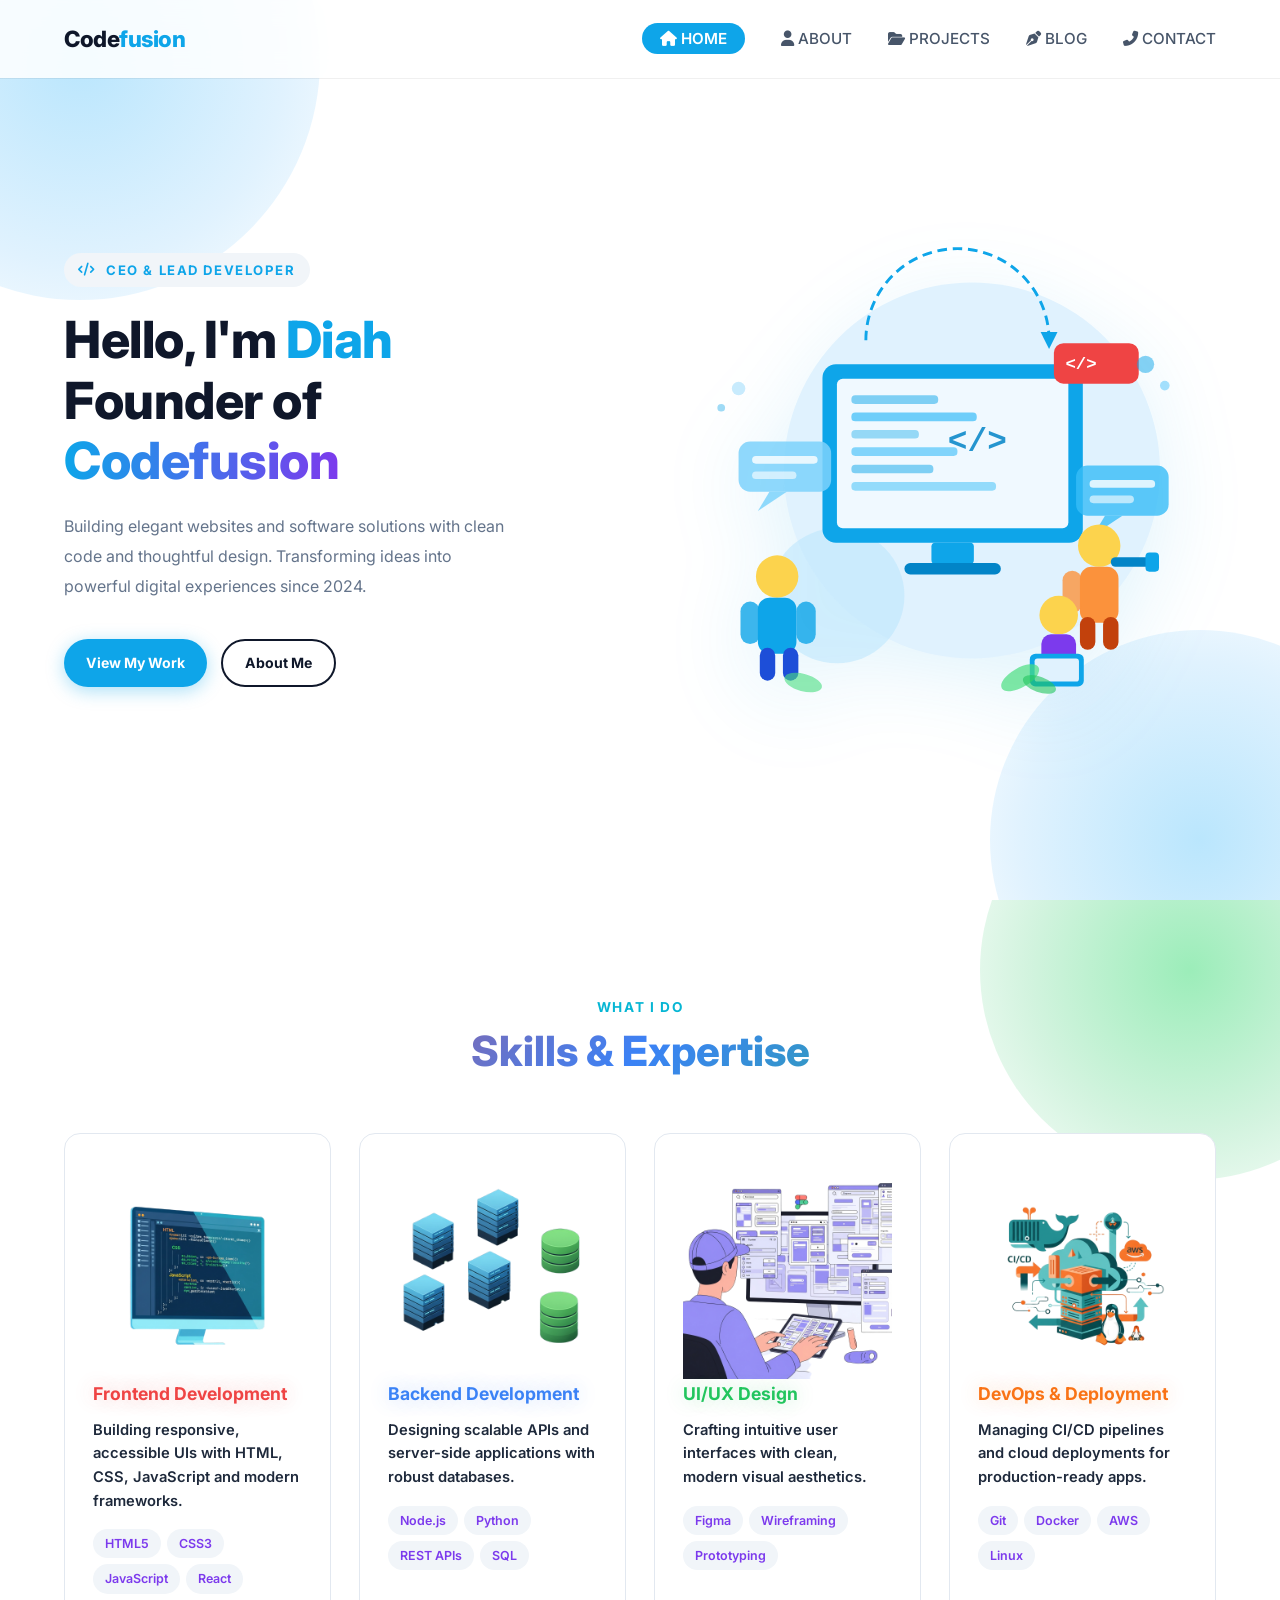
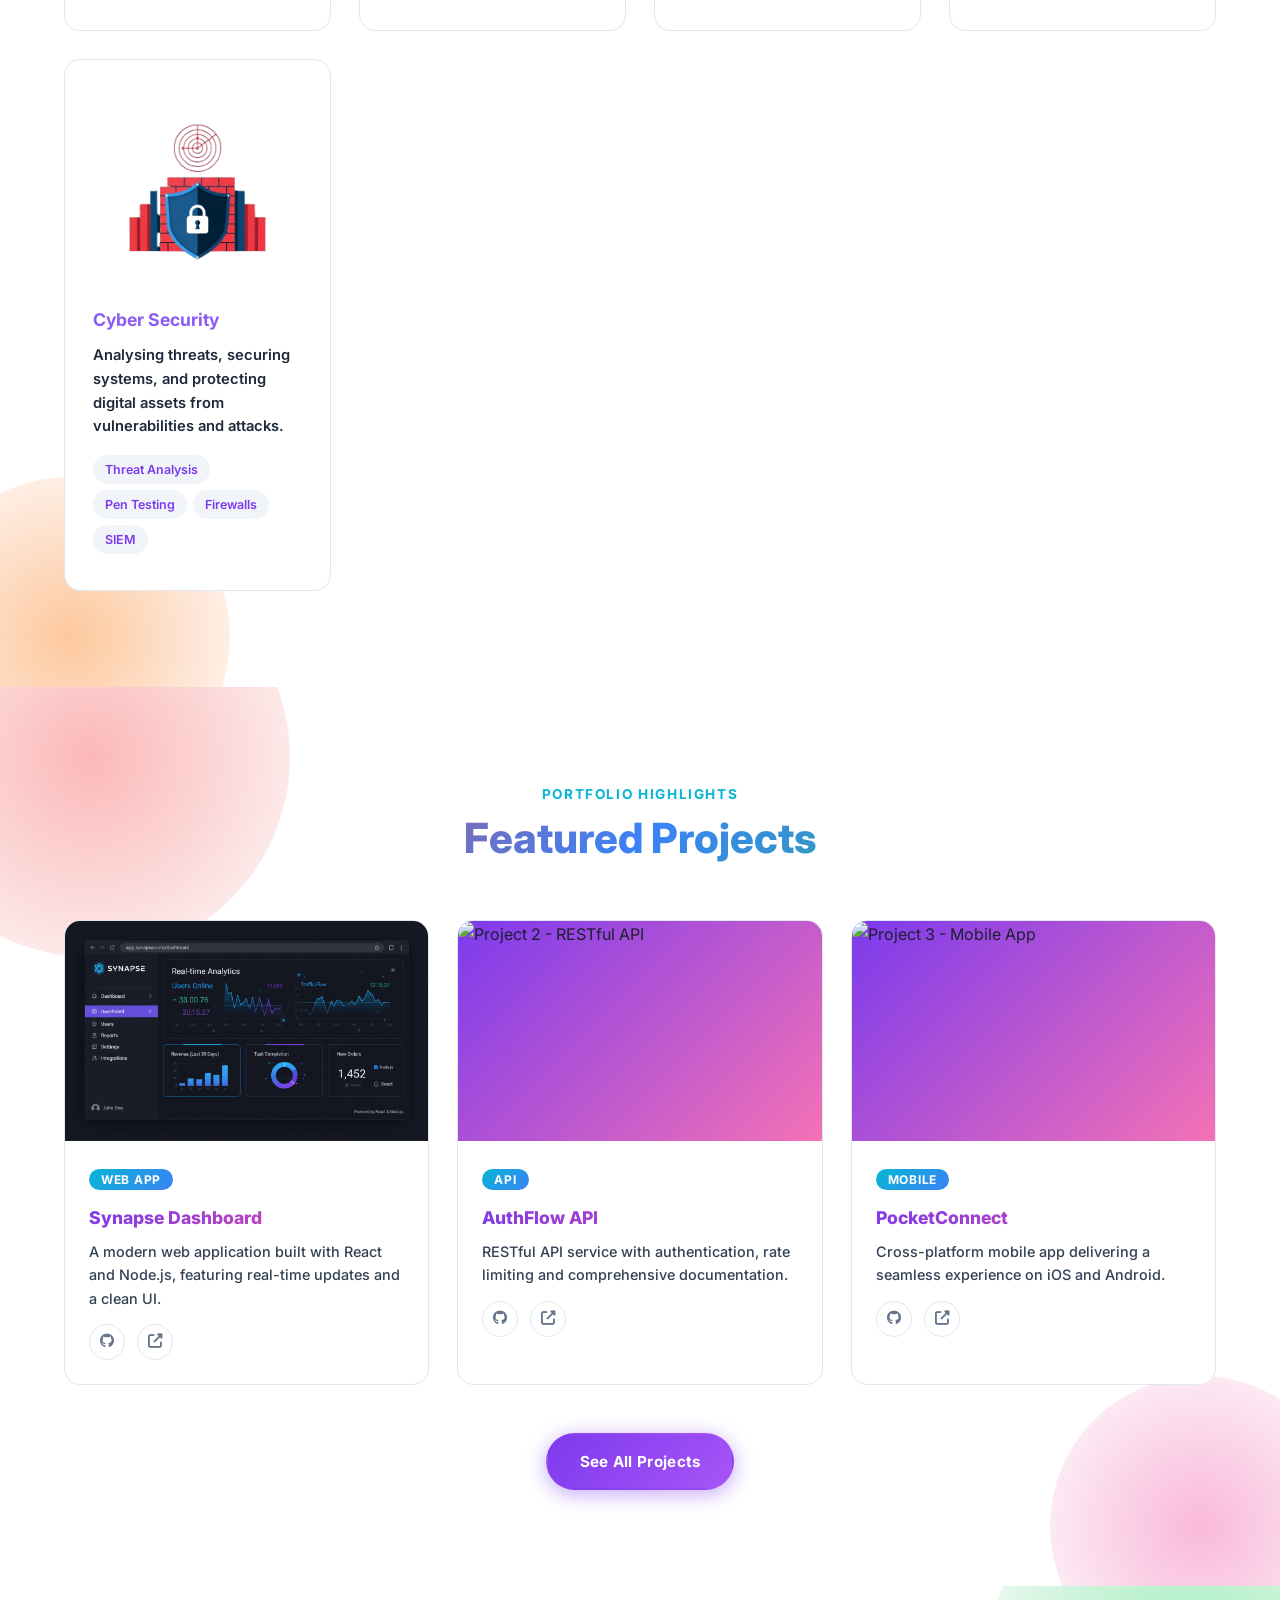
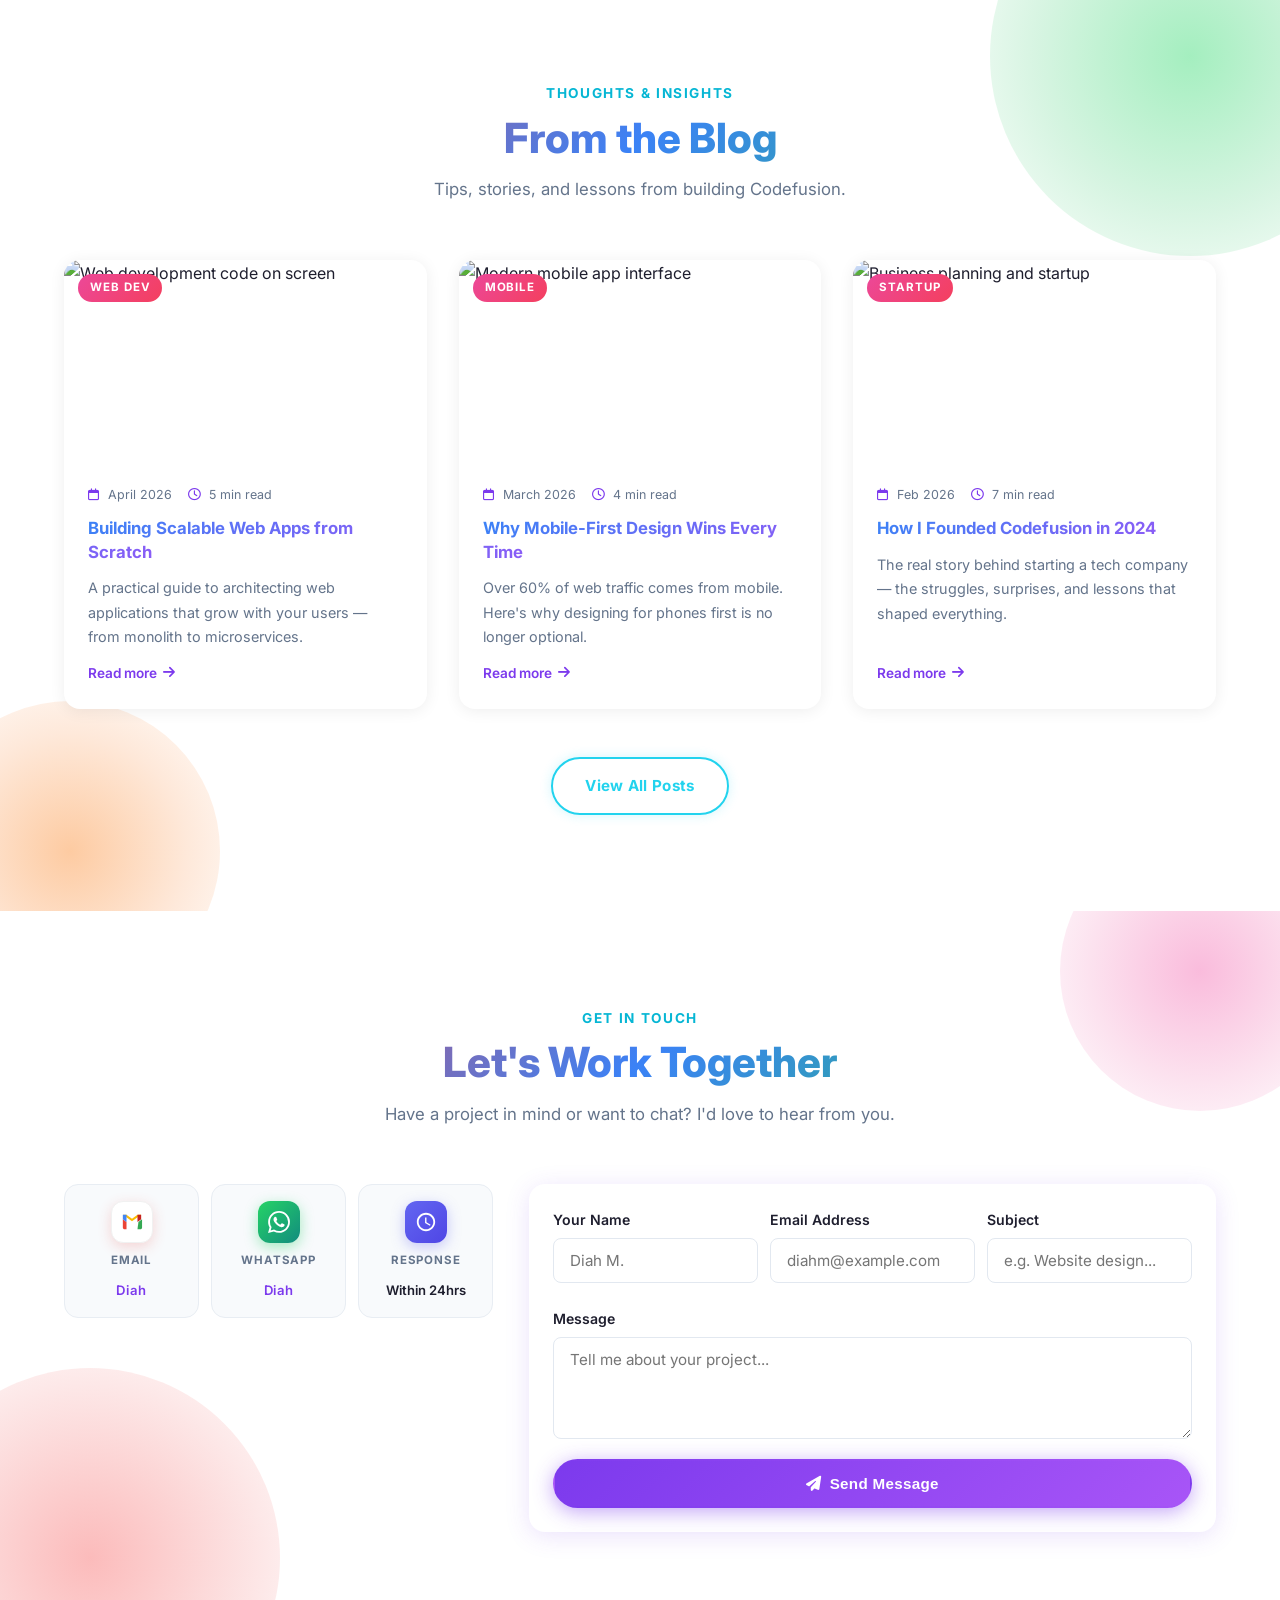
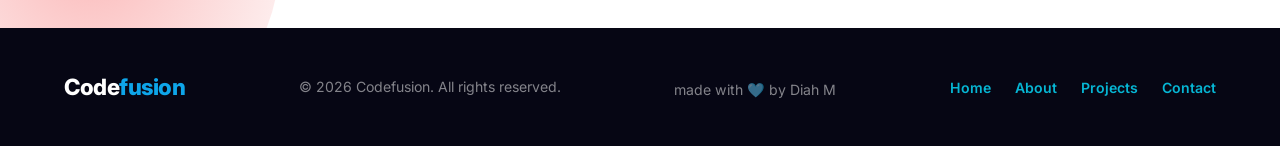
==== portfolio/index.html @ 192069a3 "update: portfolio/index.html" ====
<!DOCTYPE html>
<html lang="en">
<head>
  <meta charset="UTF-8" />
  <meta name="viewport" content="width=device-width, initial-scale=1.0" />
  <title>Codefusion | Portfolio</title>
  <link rel="stylesheet" href="css/style.css?v=11" />
  <link rel="stylesheet" href="css/responsive.css?v=5" />
  <link rel="stylesheet" href="https://cdnjs.cloudflare.com/ajax/libs/font-awesome/6.4.0/css/all.min.css" />
  <link href="https://fonts.googleapis.com/css2?family=Inter:wght@300;400;500;600;700;800&display=swap" rel="stylesheet" />
</head>
<body class="page-bg">

  <!-- Navigation -->
  <nav class="navbar" id="navbar">
    <div class="nav-container">
      <a href="index.html" class="nav-logo">Code<span>fusion</span></a>
      <ul class="nav-links" id="nav-links">
        <li><a href="index.html" class="active"><i class="fas fa-home"></i> HOME</a></li>
        <li><a href="pages/about.html"><i class="fas fa-user"></i> ABOUT</a></li>
        <li><a href="pages/projects.html"><i class="fas fa-folder-open"></i> PROJECTS</a></li>
        <li><a href="pages/blog.html"><i class="fas fa-pen-nib"></i> BLOG</a></li>
        <li><a href="#contact"><i class="fas fa-phone-alt"></i> CONTACT</a></li>
      </ul>
      <button class="hamburger" id="hamburger" aria-label="Toggle menu">
        <span></span><span></span><span></span>
        <span class="menu-label">MENU</span>
      </button>
    </div>
  </nav>

  <!-- Hero Section -->
  <section class="hero" id="home">
    <!-- Decorative blobs -->
    <div class="hero-blob hero-blob-tl"></div>
    <div class="hero-blob hero-blob-br"></div>

    <div class="hero-split container">
      <!-- Left: Text -->
      <div class="hero-text">
        <p class="hero-label"><i class="fas fa-code"></i> &nbsp;CEO & Lead Developer</p>
        <h1 class="hero-heading">Hello, I'm <span class="hero-name">Diah</span><br>Founder of<br><span class="hero-brand">Codefusion</span></h1>
        <p class="hero-desc">Building elegant websites and software solutions with clean code and thoughtful design. Transforming ideas into powerful digital experiences since 2024.</p>
        <div class="hero-actions">
          <a href="pages/projects.html" class="btn-hero-primary">View My Work</a>
          <a href="pages/about.html" class="btn-hero-dark">About Me</a>
        </div>
      </div>

      <!-- Right: Illustration -->
      <div class="hero-illustration">
        <svg viewBox="0 0 560 480" xmlns="http://www.w3.org/2000/svg" aria-label="Codefusion illustration">
          <!-- Background circle -->
          <circle cx="310" cy="240" r="195" fill="#E0F2FE"/>
          <circle cx="170" cy="370" r="70" fill="#BAE6FD" opacity="0.55"/>

          <!-- Monitor / screen -->
          <rect x="155" y="130" width="270" height="185" rx="14" fill="#0EA5E9"/>
          <rect x="170" y="145" width="240" height="155" rx="6" fill="#F0F9FF"/>
          <!-- Code lines on screen -->
          <rect x="185" y="162" width="90" height="9" rx="4" fill="#0EA5E9" opacity="0.5"/>
          <rect x="185" y="180" width="130" height="9" rx="4" fill="#38BDF8" opacity="0.7"/>
          <rect x="185" y="198" width="70" height="9" rx="4" fill="#0EA5E9" opacity="0.4"/>
          <rect x="185" y="216" width="110" height="9" rx="4" fill="#38BDF8" opacity="0.6"/>
          <rect x="185" y="234" width="85" height="9" rx="4" fill="#0EA5E9" opacity="0.5"/>
          <rect x="185" y="252" width="150" height="9" rx="4" fill="#38BDF8" opacity="0.5"/>
          <!-- Code bracket on screen -->
          <text x="285" y="220" font-family="monospace" font-size="34" fill="#0284C7" opacity="0.85" font-weight="bold">&lt;/&gt;</text>
          <!-- Monitor stand -->
          <rect x="268" y="315" width="44" height="22" rx="4" fill="#0EA5E9"/>
          <rect x="240" y="336" width="100" height="12" rx="6" fill="#0284C7"/>

          <!-- Floating code tag badge -->
          <rect x="395" y="108" width="88" height="42" rx="10" fill="#EF4444"/>
          <text x="407" y="135" font-family="monospace" font-size="18" fill="white" font-weight="bold">&lt;/&gt;</text>

          <!-- Chat bubble left -->
          <rect x="68" y="210" width="96" height="52" rx="12" fill="#7DD3FC" opacity="0.85"/>
          <polygon points="100,262 88,282 118,262" fill="#7DD3FC" opacity="0.85"/>
          <rect x="82" y="225" width="68" height="8" rx="4" fill="white" opacity="0.8"/>
          <rect x="82" y="241" width="46" height="8" rx="4" fill="white" opacity="0.6"/>

          <!-- Chat bubble right -->
          <rect x="418" y="235" width="96" height="52" rx="12" fill="#38BDF8" opacity="0.8"/>
          <polygon points="448,287 436,307 466,287" fill="#38BDF8" opacity="0.8"/>
          <rect x="432" y="250" width="68" height="8" rx="4" fill="white" opacity="0.8"/>
          <rect x="432" y="266" width="46" height="8" rx="4" fill="white" opacity="0.6"/>

          <!-- Person 1 (left, thinking) -->
          <circle cx="108" cy="350" r="22" fill="#FCD34D"/>
          <rect x="88" y="372" width="40" height="58" rx="12" fill="#0EA5E9"/>
          <rect x="70" y="376" width="20" height="44" rx="10" fill="#0EA5E9" opacity="0.8"/>
          <rect x="128" y="376" width="20" height="44" rx="10" fill="#0EA5E9" opacity="0.8"/>
          <rect x="90" y="424" width="16" height="34" rx="8" fill="#1D4ED8"/>
          <rect x="114" y="424" width="16" height="34" rx="8" fill="#1D4ED8"/>

          <!-- Person 2 (right, with telescope / looking forward) -->
          <circle cx="442" cy="318" r="22" fill="#FCD34D"/>
          <rect x="422" y="340" width="40" height="58" rx="12" fill="#FB923C"/>
          <rect x="404" y="344" width="20" height="44" rx="10" fill="#FB923C" opacity="0.8"/>
          <!-- Telescope -->
          <rect x="454" y="330" width="44" height="10" rx="5" fill="#0284C7"/>
          <rect x="490" y="325" width="14" height="20" rx="4" fill="#0EA5E9"/>
          <rect x="422" y="392" width="16" height="34" rx="8" fill="#C2410C"/>
          <rect x="446" y="392" width="16" height="34" rx="8" fill="#C2410C"/>

          <!-- Person 3 (bottom right, seated with laptop) -->
          <circle cx="400" cy="390" r="20" fill="#FCD34D"/>
          <rect x="382" y="410" width="36" height="50" rx="10" fill="#7C3AED"/>
          <!-- Laptop on lap -->
          <rect x="370" y="430" width="56" height="34" rx="6" fill="#0EA5E9"/>
          <rect x="375" y="435" width="46" height="24" rx="3" fill="#E0F2FE"/>

          <!-- Decorative dots -->
          <circle cx="490" cy="130" r="9" fill="#0EA5E9" opacity="0.5"/>
          <circle cx="510" cy="152" r="5" fill="#7DD3FC" opacity="0.7"/>
          <circle cx="68" cy="155" r="7" fill="#BAE6FD" opacity="0.8"/>
          <circle cx="50" cy="175" r="4" fill="#0EA5E9" opacity="0.4"/>

          <!-- Circular arrow around monitor (idea loop) -->
          <path d="M 200 105 A 90 90 0 0 1 390 105" fill="none" stroke="#0EA5E9" stroke-width="3" stroke-dasharray="10,6" marker-end="url(#arr)"/>
          <defs>
            <marker id="arr" markerWidth="6" markerHeight="6" refX="3" refY="3" orient="auto">
              <path d="M0,0 L6,3 L0,6 Z" fill="#0EA5E9"/>
            </marker>
          </defs>

          <!-- Small leaves / plants -->
          <ellipse cx="360" cy="455" rx="22" ry="10" fill="#4ADE80" opacity="0.7" transform="rotate(-30,360,455)"/>
          <ellipse cx="380" cy="462" rx="18" ry="8" fill="#22C55E" opacity="0.6" transform="rotate(20,380,462)"/>
          <ellipse cx="135" cy="460" rx="20" ry="9" fill="#4ADE80" opacity="0.6" transform="rotate(15,135,460)"/>
        </svg>
      </div>
    </div>

  </section>

  <!-- Skills Section -->
  <section class="skills section" id="skills">
    <div class="container">
      <div class="section-header">
        <p class="section-label">What I do</p>
        <h2 class="section-title">Skills & Expertise</h2>
      </div>
      <div class="skills-grid">
        <div class="skill-card">
          <div class="skill-image">
            <img src="images/skills/frontend.png" alt="Frontend Development">
          </div>
          <div class="skill-info">
            <h3>Frontend Development</h3>
            <p>Building responsive, accessible UIs with HTML, CSS, JavaScript and modern frameworks.</p>
            <div class="skill-tags">
              <span>HTML5</span><span>CSS3</span><span>JavaScript</span><span>React</span>
            </div>
          </div>
        </div>
        <div class="skill-card">
          <div class="skill-image">
            <img src="images/skills/backend.png" alt="Backend Development">
          </div>
          <div class="skill-info">
            <h3>Backend Development</h3>
            <p>Designing scalable APIs and server-side applications with robust databases.</p>
            <div class="skill-tags">
              <span>Node.js</span><span>Python</span><span>REST APIs</span><span>SQL</span>
            </div>
          </div>
        </div>
        <div class="skill-card">
          <div class="skill-image">
            <img src="images/skills/uiux.png" alt="UI/UX Design">
          </div>
          <div class="skill-info">
            <h3>UI/UX Design</h3>
            <p>Crafting intuitive user interfaces with clean, modern visual aesthetics.</p>
            <div class="skill-tags">
              <span>Figma</span><span>Wireframing</span><span>Prototyping</span>
            </div>
          </div>
        </div>
        <div class="skill-card">
          <div class="skill-image">
            <img src="images/skills/devops.png" alt="DevOps & Deployment">
          </div>
          <div class="skill-info">
            <h3>DevOps & Deployment</h3>
            <p>Managing CI/CD pipelines and cloud deployments for production-ready apps.</p>
            <div class="skill-tags">
              <span>Git</span><span>Docker</span><span>AWS</span><span>Linux</span>
            </div>
          </div>
        </div>
        <div class="skill-card">
          <div class="skill-image">
            <img src="images/skills/cybersecurity.png" alt="Cyber Security">
          </div>
          <div class="skill-info">
            <h3>Cyber Security</h3>
            <p>Analysing threats, securing systems, and protecting digital assets from vulnerabilities and attacks.</p>
            <div class="skill-tags">
              <span>Threat Analysis</span><span>Pen Testing</span><span>Firewalls</span><span>SIEM</span>
            </div>
          </div>
        </div>
      </div>
    </div>
  </section>

  <!-- Featured Projects -->
  <section class="featured section" id="featured">
    <div class="container">
      <div class="section-header">
        <p class="section-label">Portfolio highlights</p>
        <h2 class="section-title">Featured Projects</h2>
      </div>
      <div class="projects-grid">
        <div class="project-card featured-card">
          <div class="project-image">
            <img src="images/project1.png" alt="Project 1" id="project1-img" />
            <div class="project-overlay">
              <a href="pages/projects.html" class="btn btn-sm">View Details</a>
            </div>
          </div>
          <div class="project-info">
            <span class="project-tag">Web App</span>
            <h3>Synapse Dashboard</h3>
            <p>A modern web application built with React and Node.js, featuring real-time updates and a clean UI.</p>
            <div class="project-links">
              <a href="#" class="link-icon" title="GitHub"><i class="fab fa-github"></i></a>
              <a href="#" class="link-icon" title="Live Demo"><i class="fas fa-external-link-alt"></i></a>
            </div>
          </div>
        </div>
        <div class="project-card">
          <div class="project-image">
            <img src="images/project2.png" alt="Project 2 - RESTful API" />
            <div class="project-overlay">
              <a href="pages/projects.html" class="btn btn-sm">View Details</a>
            </div>
          </div>
          <div class="project-info">
            <span class="project-tag">API</span>
            <h3>AuthFlow API</h3>
            <p>RESTful API service with authentication, rate limiting and comprehensive documentation.</p>
            <div class="project-links">
              <a href="#" class="link-icon"><i class="fab fa-github"></i></a>
              <a href="#" class="link-icon"><i class="fas fa-external-link-alt"></i></a>
            </div>
          </div>
        </div>
        <div class="project-card">
          <div class="project-image">
            <img src="images/project3.png" alt="Project 3 - Mobile App" />
            <div class="project-overlay">
              <a href="pages/projects.html" class="btn btn-sm">View Details</a>
            </div>
          </div>
          <div class="project-info">
            <span class="project-tag">Mobile</span>
            <h3>PocketConnect</h3>
            <p>Cross-platform mobile app delivering a seamless experience on iOS and Android.</p>
            <div class="project-links">
              <a href="#" class="link-icon"><i class="fab fa-github"></i></a>
              <a href="#" class="link-icon"><i class="fas fa-external-link-alt"></i></a>
            </div>
          </div>
        </div>
      </div>
      <div class="section-cta">
        <a href="pages/projects.html" class="btn btn-primary">See All Projects</a>
      </div>
    </div>
  </section>

  <!-- Blog Preview Section -->
  <section class="blog-preview section" id="blog">
    <div class="container">
      <div class="section-header">
        <p class="section-label">Thoughts & Insights</p>
        <h2 class="section-title">From the Blog</h2>
        <p class="section-desc">Tips, stories, and lessons from building Codefusion.</p>
      </div>
      <div class="blog-grid">

        <article class="blog-card">
          <div class="blog-img">
            <img src="https://images.unsplash.com/photo-1555066931-4365d14bab8c?w=600&q=80" alt="Web development code on screen" loading="lazy" />
            <span class="blog-category">Web Dev</span>
          </div>
          <div class="blog-body">
            <div class="blog-meta">
              <span><i class="far fa-calendar"></i> April 2026</span>
              <span><i class="far fa-clock"></i> 5 min read</span>
            </div>
            <h3><a href="pages/blog.html">Building Scalable Web Apps from Scratch</a></h3>
            <p>A practical guide to architecting web applications that grow with your users — from monolith to microservices.</p>
            <a href="pages/blog.html" class="blog-read-more">Read more <i class="fas fa-arrow-right"></i></a>
          </div>
        </article>

        <article class="blog-card">
          <div class="blog-img">
            <img src="https://images.unsplash.com/photo-1551650975-87deedd944c3?w=600&q=80" alt="Modern mobile app interface" loading="lazy" />
            <span class="blog-category">Mobile</span>
          </div>
          <div class="blog-body">
            <div class="blog-meta">
              <span><i class="far fa-calendar"></i> March 2026</span>
              <span><i class="far fa-clock"></i> 4 min read</span>
            </div>
            <h3><a href="pages/blog.html">Why Mobile-First Design Wins Every Time</a></h3>
            <p>Over 60% of web traffic comes from mobile. Here's why designing for phones first is no longer optional.</p>
            <a href="pages/blog.html" class="blog-read-more">Read more <i class="fas fa-arrow-right"></i></a>
          </div>
        </article>

        <article class="blog-card">
          <div class="blog-img">
            <img src="https://images.unsplash.com/photo-1559136555-9303baea8ebd?w=600&q=80" alt="Business planning and startup" loading="lazy" />
            <span class="blog-category">Startup</span>
          </div>
          <div class="blog-body">
            <div class="blog-meta">
              <span><i class="far fa-calendar"></i> Feb 2026</span>
              <span><i class="far fa-clock"></i> 7 min read</span>
            </div>
            <h3><a href="pages/blog.html">How I Founded Codefusion in 2024</a></h3>
            <p>The real story behind starting a tech company — the struggles, surprises, and lessons that shaped everything.</p>
            <a href="pages/blog.html" class="blog-read-more">Read more <i class="fas fa-arrow-right"></i></a>
          </div>
        </article>

      </div>
      <div class="section-cta">
        <a href="pages/blog.html" class="btn btn-outline">View All Posts</a>
      </div>
    </div>
  </section>

  <!-- Contact Section -->
  <section class="contact section" id="contact">
    <div class="container">
      <div class="section-header">
        <p class="section-label">Get in touch</p>
        <h2 class="section-title">Let's Work Together</h2>
        <p class="section-desc">Have a project in mind or want to chat? I'd love to hear from you.</p>
      </div>
      <div class="contact-grid">
        <div class="contact-info">
          <div class="contact-items-row">
            <div class="contact-item-card">
              <div class="contact-icon-wrap icon-gmail">
                <svg viewBox="0 0 48 48" xmlns="http://www.w3.org/2000/svg" width="22" height="22">
                  <path fill="#EA4335" d="M6 40h6V23.8L4 18v18c0 2.2 1.8 4 4 4z"/>
                  <path fill="#34A853" d="M36 40h6c2.2 0 4-1.8 4-4V18l-8 5.8z"/>
                  <path fill="#FBBC04" d="M36 8l-12 8.7L12 8H4l20 14.5L44 8z"/>
                  <path fill="#4285F4" d="M4 18l8 5.8V8H4z"/>
                  <path fill="#C5221F" d="M44 8h-8v15.8l8-5.8z"/>
                </svg>
              </div>
              <h4>Email</h4>
              <a href="mailto:bazumnoma254@gmail.com" class="contact-name-link">Diah</a>
            </div>
            <div class="contact-item-card">
              <div class="contact-icon-wrap icon-whatsapp">
                <svg viewBox="0 0 24 24" xmlns="http://www.w3.org/2000/svg" width="22" height="22" fill="#fff">
                  <path d="M17.472 14.382c-.297-.149-1.758-.867-2.03-.967-.273-.099-.471-.148-.67.15-.197.297-.767.966-.94 1.164-.173.199-.347.223-.644.075-.297-.15-1.255-.463-2.39-1.475-.883-.788-1.48-1.761-1.653-2.059-.173-.297-.018-.458.13-.606.134-.133.298-.347.446-.52.149-.174.198-.298.298-.497.099-.198.05-.371-.025-.52-.075-.149-.669-1.612-.916-2.207-.242-.579-.487-.5-.669-.51-.173-.008-.371-.01-.57-.01-.198 0-.52.074-.792.372-.272.297-1.04 1.016-1.04 2.479 0 1.462 1.065 2.875 1.213 3.074.149.198 2.096 3.2 5.077 4.487.709.306 1.262.489 1.694.625.712.227 1.36.195 1.871.118.571-.085 1.758-.719 2.006-1.413.248-.694.248-1.289.173-1.413-.074-.124-.272-.198-.57-.347m-5.421 7.403h-.004a9.87 9.87 0 0 1-5.031-1.378l-.361-.214-3.741.982.998-3.648-.235-.374a9.86 9.86 0 0 1-1.51-5.26c.001-5.45 4.436-9.884 9.888-9.884 2.64 0 5.122 1.03 6.988 2.898a9.825 9.825 0 0 1 2.893 6.994c-.003 5.45-4.437 9.884-9.885 9.884m8.413-18.297A11.815 11.815 0 0 0 12.05 0C5.495 0 .16 5.335.157 11.892c0 2.096.547 4.142 1.588 5.945L.057 24l6.305-1.654a11.882 11.882 0 0 0 5.683 1.448h.005c6.554 0 11.89-5.335 11.893-11.893a11.821 11.821 0 0 0-3.48-8.413Z"/>
                </svg>
              </div>
              <h4>WhatsApp</h4>
              <a href="https://wa.me/254746362415" target="_blank" class="contact-name-link">Diah</a>
            </div>
            <div class="contact-item-card">
              <div class="contact-icon-wrap icon-clock">
                <svg viewBox="0 0 24 24" xmlns="http://www.w3.org/2000/svg" width="22" height="22" fill="#fff">
                  <path d="M12 2C6.486 2 2 6.486 2 12s4.486 10 10 10 10-4.486 10-10S17.514 2 12 2zm0 18c-4.411 0-8-3.589-8-8s3.589-8 8-8 8 3.589 8 8-3.589 8-8 8zm.5-13H11v6l5.25 3.15.75-1.23-4.5-2.67V7z"/>
                </svg>
              </div>
              <h4>Response</h4>
              <span>Within 24hrs</span>
            </div>
          </div>
        </div>
        <form class="contact-form" id="contact-form">
          <input type="hidden" name="access_key" value="7b432833-789e-406f-94f8-5f247b471fb8" />
          <input type="hidden" name="subject" value="New message from your Codefusion portfolio" />
          <input type="hidden" name="from_name" value="Codefusion Portfolio" />
          <div class="form-row">
            <div class="form-group">
              <label for="name">Your Name</label>
              <input type="text" id="name" name="name" placeholder="Diah M." required />
            </div>
            <div class="form-group">
              <label for="email">Email Address</label>
              <input type="email" id="email" name="email" placeholder="diahm@example.com" required />
            </div>
            <div class="form-group">
              <label for="inquiry">Subject</label>
              <input type="text" id="inquiry" name="inquiry" placeholder="e.g. Website design..." />
            </div>
          </div>
          <div class="form-group">
            <label for="message">Message</label>
            <textarea id="message" name="message" rows="4" placeholder="Tell me about your project..." required></textarea>
          </div>
          <button type="submit" class="btn btn-primary btn-full" id="submit-btn">
            <i class="fas fa-paper-plane"></i> Send Message
          </button>
          <p class="form-success" id="form-success" style="display:none;">
            <i class="fas fa-check-circle"></i> Message sent! I'll get back to you within 24 hours.
          </p>
          <p class="form-error" id="form-error" style="display:none;">
            <i class="fas fa-exclamation-circle"></i> Something went wrong. Please try again.
          </p>
        </form>
      </div>
    </div>
  </section>

  <!-- Footer -->
  <footer class="footer">
    <div class="container footer-inner">
      <a href="index.html" class="nav-logo">Code<span>fusion</span></a>
      <p>&copy; 2026 Codefusion. All rights reserved.</p>
      <p class="footer-made">made with 🩵 by Diah M</p>
      <ul class="footer-links">
        <li><a href="index.html">Home</a></li>
        <li><a href="pages/about.html">About</a></li>
        <li><a href="pages/projects.html">Projects</a></li>
        <li><a href="#contact">Contact</a></li>
      </ul>
    </div>
  </footer>

  <script src="js/main.js"></script>
</body>
</html>
---- portfolio/css/style.css ----
/* ===== RESET & BASE ===== */
*, *::before, *::after { box-sizing: border-box; margin: 0; padding: 0; }

:root {
  --primary: #7c3aed;
  --primary-dark: #6d28d9;
  --secondary: #f472b6;
  --cyan: #22d3ee;
  --green: #4ade80;
  --neon: #a78bfa;
  --dark: #060614;
  --dark2: #0d0b2b;
  --gray: #64748b;
  --gray-light: #f1f5f9;
  --white: #ffffff;
  --text: #1e1e2e;
  --text-light: #64748b;
  --border: #e2e8f0;
  --shadow: 0 4px 24px rgba(124, 58, 237, 0.15);
  --shadow-lg: 0 8px 40px rgba(124, 58, 237, 0.25);
  --glow: 0 0 30px rgba(124, 58, 237, 0.5), 0 0 60px rgba(34, 211, 238, 0.2);
  --radius: 16px;
  --radius-sm: 8px;
  --transition: 0.3s cubic-bezier(0.4, 0, 0.2, 1);
}

html { scroll-behavior: smooth; }

body {
  font-family: 'Inter', sans-serif;
  color: var(--text);
  background: var(--white);
  line-height: 1.7;
  overflow-x: hidden;
}

body.page-bg {
  background: #ffffff;
  min-height: 100vh;
}
body.page-bg section,
body.page-bg .section,
body.page-bg header,
body.page-bg .about,
body.page-bg .experience-section,
body.page-bg .article-section {
  background: transparent !important;
}
body.page-bg .bg-light {
  background: #f8fafc !important;
}

body.page-bg .hero {
  background: #ffffff !important;
}

#skills    { background: #ffffff; position: relative; overflow: hidden; }
#featured  { background: #ffffff; position: relative; overflow: hidden; }
#blog      { background: #f8fafc; position: relative; overflow: hidden; }
#contact   { background: #ffffff !important; position: relative; overflow: hidden; }

/* Colourful blob decorations in each section */
#skills::before {
  content: '';
  position: absolute;
  width: 420px; height: 420px;
  border-radius: 50%;
  background: radial-gradient(circle, rgba(74,222,128,0.55) 0%, rgba(34,197,94,0.2) 55%, transparent 100%);
  top: -140px; right: -120px;
  pointer-events: none; z-index: 0;
}
#skills::after {
  content: '';
  position: absolute;
  width: 320px; height: 320px;
  border-radius: 50%;
  background: radial-gradient(circle, rgba(251,146,60,0.5) 0%, rgba(249,115,22,0.18) 55%, transparent 100%);
  bottom: -110px; left: -90px;
  pointer-events: none; z-index: 0;
}
#featured::before {
  content: '';
  position: absolute;
  width: 400px; height: 400px;
  border-radius: 50%;
  background: radial-gradient(circle, rgba(248,113,113,0.5) 0%, rgba(239,68,68,0.18) 55%, transparent 100%);
  top: -130px; left: -110px;
  pointer-events: none; z-index: 0;
}
#featured::after {
  content: '';
  position: absolute;
  width: 300px; height: 300px;
  border-radius: 50%;
  background: radial-gradient(circle, rgba(244,114,182,0.5) 0%, rgba(236,72,153,0.18) 55%, transparent 100%);
  bottom: -90px; right: -70px;
  pointer-events: none; z-index: 0;
}
#blog::before {
  content: '';
  position: absolute;
  width: 400px; height: 400px;
  border-radius: 50%;
  background: radial-gradient(circle, rgba(74,222,128,0.5) 0%, rgba(34,197,94,0.18) 55%, transparent 100%);
  top: -130px; right: -110px;
  pointer-events: none; z-index: 0;
}
#blog::after {
  content: '';
  position: absolute;
  width: 300px; height: 300px;
  border-radius: 50%;
  background: radial-gradient(circle, rgba(251,146,60,0.48) 0%, rgba(249,115,22,0.16) 55%, transparent 100%);
  bottom: -90px; left: -80px;
  pointer-events: none; z-index: 0;
}
#contact::before {
  content: '';
  position: absolute;
  width: 380px; height: 380px;
  border-radius: 50%;
  background: radial-gradient(circle, rgba(248,113,113,0.48) 0%, rgba(239,68,68,0.16) 55%, transparent 100%);
  bottom: -120px; left: -100px;
  pointer-events: none; z-index: 0;
}
#contact::after {
  content: '';
  position: absolute;
  width: 280px; height: 280px;
  border-radius: 50%;
  background: radial-gradient(circle, rgba(244,114,182,0.48) 0%, rgba(236,72,153,0.16) 55%, transparent 100%);
  top: -80px; right: -60px;
  pointer-events: none; z-index: 0;
}

/* Ensure section content sits above blobs */
#skills .container,
#featured .container,
#blog .container,
#contact .container { position: relative; z-index: 1; }

a { color: inherit; text-decoration: none; }
ul { list-style: none; }
img { max-width: 100%; display: block; }

.container {
  width: 90%;
  max-width: 1200px;
  margin: 0 auto;
}

/* ===== SECTION ===== */
.section { padding: 96px 0; }
.section-sm { padding: 48px 0; }
.bg-light { background: var(--gray-light); }

.section-header {
  text-align: center;
  margin-bottom: 56px;
}

.section-label {
  font-size: 0.85rem;
  font-weight: 600;
  letter-spacing: 0.12em;
  text-transform: uppercase;
  color: var(--primary);
  margin-bottom: 8px;
}

.section-title {
  font-size: clamp(1.8rem, 4vw, 2.6rem);
  font-weight: 800;
  color: var(--text);
  line-height: 1.2;
}

.section-desc {
  margin-top: 12px;
  color: var(--text-light);
  font-size: 1.05rem;
  max-width: 560px;
  margin-left: auto;
  margin-right: auto;
}

.highlight { color: var(--primary); }

/* ===== BUTTONS ===== */
.btn {
  display: inline-flex;
  align-items: center;
  gap: 8px;
  padding: 14px 32px;
  border-radius: 50px;
  font-weight: 700;
  font-size: 0.95rem;
  cursor: pointer;
  transition: var(--transition);
  border: 2px solid transparent;
  letter-spacing: 0.02em;
}

.btn-primary {
  background: linear-gradient(135deg, var(--primary), #a855f7);
  color: var(--white);
  border-color: transparent;
  box-shadow: 0 4px 20px rgba(124, 58, 237, 0.45);
}
.btn-primary:hover {
  transform: translateY(-3px);
  box-shadow: 0 8px 32px rgba(124, 58, 237, 0.65), 0 0 20px rgba(168, 85, 247, 0.4);
}

.btn-outline {
  background: transparent;
  color: var(--cyan);
  border-color: var(--cyan);
  box-shadow: 0 0 12px rgba(34, 211, 238, 0.2);
}
.btn-outline:hover {
  background: var(--cyan);
  color: var(--dark);
  transform: translateY(-3px);
  box-shadow: 0 0 24px rgba(34, 211, 238, 0.5);
}

.btn-sm {
  padding: 8px 20px;
  font-size: 0.85rem;
  border-radius: 50px;
  background: rgba(255,255,255,0.12);
  color: var(--white);
  font-weight: 600;
  border: 1px solid rgba(255,255,255,0.3);
  backdrop-filter: blur(8px);
}
.btn-sm:hover { background: var(--primary); border-color: var(--primary); }

.btn-full { width: 100%; justify-content: center; }

/* ===== NAVBAR ===== */
.navbar {
  position: fixed;
  top: 0; left: 0;
  width: 100%;
  z-index: 1000;
  padding: 20px 0;
  transition: var(--transition);
  background: rgba(255,255,255,0.85);
  backdrop-filter: blur(12px);
  box-shadow: 0 1px 0 rgba(0,0,0,0.06);
}

.navbar.scrolled {
  background: rgba(255, 255, 255, 0.97);
  backdrop-filter: blur(16px);
  padding: 14px 0;
  box-shadow: 0 2px 20px rgba(0,0,0,0.08);
}

.nav-container {
  width: 90%;
  max-width: 1200px;
  margin: 0 auto;
  display: flex;
  align-items: center;
  justify-content: space-between;
}

.nav-logo {
  font-size: 1.4rem;
  font-weight: 800;
  color: #0f172a;
  transition: var(--transition);
  letter-spacing: -0.5px;
}
.nav-logo span { color: #0EA5E9; }

.nav-links {
  display: flex;
  gap: 36px;
}

.nav-links a {
  font-weight: 500;
  font-size: 0.95rem;
  color: #475569;
  transition: var(--transition);
  position: relative;
}
.nav-links a::after {
  content: '';
  position: absolute;
  bottom: -4px; left: 0;
  width: 0; height: 2px;
  background: #0EA5E9;
  border-radius: 2px;
  transition: var(--transition);
}
.nav-links a:hover { color: #0EA5E9; }
.nav-links a:hover::after { width: 100%; }
.nav-links a.active {
  color: #fff;
  background: #0EA5E9;
  padding: 6px 18px;
  border-radius: 50px;
  font-weight: 600;
}
.nav-links a.active::after { display: none; }

.hamburger {
  display: none;
  flex-direction: column;
  align-items: center;
  gap: 5px;
  background: none;
  border: none;
  cursor: pointer;
  padding: 4px;
}
.hamburger .menu-label {
  font-size: 0.6rem;
  font-weight: 700;
  letter-spacing: 0.08em;
  color: #0EA5E9;
  line-height: 1;
  margin-top: 1px;
}
.hamburger span:not(.menu-label) {
  display: block;
  width: 24px; height: 2px;
  background: #0EA5E9;
  border-radius: 2px;
  transition: var(--transition);
}

/* ===== HERO ===== */
.hero {
  position: relative;
  min-height: 100vh;
  display: flex;
  align-items: center;
  overflow: hidden;
  background: #ffffff;
  padding-top: 80px;
}

/* Decorative blobs */
.hero-blob {
  position: absolute;
  border-radius: 50%;
  pointer-events: none;
  z-index: 0;
}
.hero-blob-tl {
  width: 480px; height: 480px;
  top: -180px; left: -160px;
  background: radial-gradient(circle, #BAE6FD 0%, #E0F2FE 60%, transparent 100%);
}
.hero-blob-br {
  width: 420px; height: 420px;
  bottom: -150px; right: -130px;
  background: radial-gradient(circle, #BAE6FD 0%, #E0F2FE 60%, transparent 100%);
}

/* Split layout */
.hero-split {
  position: relative;
  z-index: 1;
  display: grid;
  grid-template-columns: 1fr 1fr;
  gap: 60px;
  align-items: center;
  padding-top: 40px;
  padding-bottom: 80px;
  width: 90%;
  max-width: 1200px;
  margin: 0 auto;
}

/* Left text block */
.hero-label {
  display: inline-flex;
  align-items: center;
  gap: 6px;
  font-size: 0.82rem;
  font-weight: 700;
  letter-spacing: 0.12em;
  text-transform: uppercase;
  color: #0EA5E9;
  background: #f1f5f9;
  padding: 6px 14px;
  border-radius: 50px;
  margin-bottom: 22px;
}

.hero-heading {
  font-size: clamp(2rem, 4.5vw, 3.2rem);
  font-weight: 800;
  color: #0f172a;
  line-height: 1.18;
  margin-bottom: 22px;
  letter-spacing: -0.5px;
}
.hero-name { color: #0EA5E9; }
.hero-brand {
  background: linear-gradient(90deg, #0EA5E9, #7C3AED);
  -webkit-background-clip: text;
  -webkit-text-fill-color: transparent;
  background-clip: text;
}

.hero-desc {
  font-size: 1rem;
  color: #64748b;
  line-height: 1.85;
  max-width: 440px;
  margin-bottom: 38px;
}

.hero-actions {
  display: flex;
  gap: 14px;
  flex-wrap: wrap;
}

.btn-hero-primary {
  display: inline-flex;
  align-items: center;
  gap: 8px;
  background: #0EA5E9;
  color: #fff;
  padding: 10px 22px;
  border-radius: 50px;
  font-weight: 700;
  font-size: 0.88rem;
  text-decoration: none;
  transition: var(--transition);
  box-shadow: 0 4px 18px rgba(14,165,233,0.35);
}
.btn-hero-primary:hover {
  background: #0284C7;
  transform: translateY(-3px);
  box-shadow: 0 8px 28px rgba(14,165,233,0.5);
}

.btn-hero-dark {
  display: inline-flex;
  align-items: center;
  gap: 8px;
  background: transparent;
  color: #0f172a;
  padding: 10px 22px;
  border-radius: 50px;
  border: 2px solid #0f172a;
  font-weight: 700;
  font-size: 0.88rem;
  text-decoration: none;
  transition: var(--transition);
}
.btn-hero-dark:hover {
  background: #0f172a;
  color: #fff;
  transform: translateY(-3px);
}

/* Right illustration */
.hero-illustration {
  display: flex;
  justify-content: center;
  align-items: center;
}
.hero-illustration svg {
  width: 100%;
  max-width: 540px;
  filter: drop-shadow(0 20px 40px rgba(14,165,233,0.12));
}

/* Scroll indicator */
.hero-scroll {
  position: absolute;
  bottom: 28px; left: 50%;
  transform: translateX(-50%);
  z-index: 2;
  display: flex;
  flex-direction: column;
  align-items: center;
  gap: 6px;
  color: #94a3b8;
  font-size: 0.72rem;
  letter-spacing: 0.1em;
  text-transform: uppercase;
  animation: bounce 2s infinite;
}

@keyframes bounce {
  0%, 100% { transform: translateX(-50%) translateY(0); }
  50% { transform: translateX(-50%) translateY(8px); }
}

/* ===== SKILL ICON images ===== */

/* ===== SKILLS ===== */
.skills-grid {
  display: grid;
  grid-template-columns: repeat(auto-fit, minmax(240px, 1fr));
  gap: 28px;
}

.skill-card {
  background: var(--white);
  border: 1px solid var(--border);
  border-radius: var(--radius);
  padding: 36px 28px;
  transition: var(--transition);
}
.skill-card:hover {
  transform: translateY(-6px);
  box-shadow: var(--shadow-lg);
  border-color: var(--primary);
}

.skill-icon {
  width: 100%;
  height: 160px;
  background: transparent;
  border-radius: 12px;
  display: flex;
  align-items: center;
  justify-content: center;
  margin-bottom: 20px;
  overflow: hidden;
}
.skill-icon img {
  width: 140px !important;
  height: 140px !important;
  max-width: 140px !important;
  object-fit: contain;
  transition: transform 0.35s ease;
  display: block;
}
.skill-card:hover .skill-icon img {
  transform: scale(1.08);
}

.skill-card h3 {
  font-size: 1.1rem;
  font-weight: 700;
  margin-bottom: 10px;
}

/* Colored skill titles */
.skill-card:nth-child(1) h3 { color: #ef4444; }
.skill-card:nth-child(2) h3 { color: #3b82f6; }
.skill-card:nth-child(3) h3 { color: #22c55e; }
.skill-card:nth-child(4) h3 { color: #f97316; }
.skill-card:nth-child(5) h3 { color: #8b5cf6; }

.skill-card p {
  font-size: 0.92rem;
  color: var(--text);
  margin-bottom: 16px;
  line-height: 1.6;
  font-weight: 600;
}

.skill-tags {
  display: flex;
  flex-wrap: wrap;
  gap: 6px;
}
.skill-tags span {
  background: var(--gray-light);
  color: var(--primary);
  font-size: 0.78rem;
  font-weight: 600;
  padding: 4px 12px;
  border-radius: 50px;
}

/* ===== PROJECTS ===== */
.projects-grid {
  display: grid;
  grid-template-columns: repeat(auto-fit, minmax(300px, 1fr));
  gap: 28px;
}

.all-grid {
  grid-template-columns: repeat(auto-fill, minmax(320px, 1fr));
}

.project-card {
  background: var(--white);
  border: 1px solid var(--border);
  border-radius: var(--radius);
  overflow: hidden;
  transition: var(--transition);
}
.project-card:hover {
  transform: translateY(-6px);
  box-shadow: var(--shadow-lg);
}
.project-card.hide { display: none; }

.project-image {
  position: relative;
  height: 220px;
  overflow: hidden;
  background: linear-gradient(135deg, var(--primary), var(--secondary));
}
.project-image img {
  width: 100%; height: 100%;
  object-fit: cover;
  transition: transform 0.4s ease;
}
.project-card:hover .project-image img { transform: scale(1.06); }

.placeholder-img {
  display: flex;
  align-items: center;
  justify-content: center;
  background: linear-gradient(135deg, #667eea 0%, #764ba2 100%);
}
.placeholder-img.p3 { background: linear-gradient(135deg, #f093fb 0%, #f5576c 100%); }
.placeholder-img.p4 { background: linear-gradient(135deg, #4facfe 0%, #00f2fe 100%); }
.placeholder-img.p5 { background: linear-gradient(135deg, #43e97b 0%, #38f9d7 100%); }
.placeholder-img.p6 { background: linear-gradient(135deg, #fa709a 0%, #fee140 100%); }
.placeholder-img span {
  color: rgba(255,255,255,0.9);
  font-size: 1.1rem;
  font-weight: 700;
}

.project-overlay {
  position: absolute;
  inset: 0;
  background: rgba(15,15,26,0.6);
  display: flex;
  align-items: center;
  justify-content: center;
  opacity: 0;
  transition: var(--transition);
}
.project-card:hover .project-overlay { opacity: 1; }

.project-info { padding: 24px; }

.project-tag {
  font-size: 0.75rem;
  font-weight: 700;
  color: var(--primary);
  background: rgba(108,99,255,0.1);
  padding: 3px 12px;
  border-radius: 50px;
  text-transform: uppercase;
  letter-spacing: 0.06em;
}

.project-info h3 {
  font-size: 1.1rem;
  font-weight: 700;
  margin: 10px 0 8px;
}

.project-info p {
  font-size: 0.9rem;
  color: var(--text-light);
  line-height: 1.6;
  margin-bottom: 14px;
}

.tech-stack {
  display: flex;
  flex-wrap: wrap;
  gap: 6px;
  margin-bottom: 14px;
}
.tech-stack span {
  background: var(--gray-light);
  color: var(--text-light);
  font-size: 0.75rem;
  font-weight: 500;
  padding: 3px 10px;
  border-radius: 50px;
}

.project-links {
  display: flex;
  gap: 12px;
}

.link-icon {
  width: 36px; height: 36px;
  border: 1.5px solid var(--border);
  border-radius: 50%;
  display: flex;
  align-items: center;
  justify-content: center;
  color: var(--text-light);
  font-size: 0.9rem;
  transition: var(--transition);
}
.link-icon:hover {
  border-color: var(--primary);
  color: var(--primary);
  transform: translateY(-2px);
}

.section-cta {
  text-align: center;
  margin-top: 48px;
}

/* ===== FILTER BAR ===== */
.filter-btns {
  display: flex;
  flex-wrap: wrap;
  gap: 10px;
  justify-content: center;
}

.filter-btn {
  padding: 10px 24px;
  border-radius: 50px;
  border: 1.5px solid var(--border);
  background: var(--white);
  color: var(--text-light);
  font-size: 0.9rem;
  font-weight: 500;
  cursor: pointer;
  transition: var(--transition);
}
.filter-btn:hover, .filter-btn.active {
  background: var(--primary);
  color: var(--white);
  border-color: var(--primary);
}

/* ===== CONTACT ===== */
.contact { background: var(--gray-light); }

.contact-grid {
  display: grid;
  grid-template-columns: 1fr 1.6fr;
  gap: 36px;
  align-items: start;
}

/* 3-column row for Email / WhatsApp / Response */
.contact-items-row {
  display: grid;
  grid-template-columns: repeat(3, 1fr);
  gap: 12px;
}
.contact-item-card {
  display: flex;
  flex-direction: column;
  align-items: center;
  text-align: center;
  gap: 8px;
  padding: 16px 10px;
  border-radius: 14px;
  background: #f8fafc;
  border: 1px solid #e8edf3;
}
.contact-item-card h4 {
  font-size: 0.72rem;
  font-weight: 700;
  color: var(--text-light);
  text-transform: uppercase;
  letter-spacing: 0.07em;
  margin: 0;
}
.contact-item-card a,
.contact-item-card span {
  font-size: 0.82rem;
  font-weight: 600;
  color: var(--text);
}

.contact-item {
  display: flex;
  align-items: flex-start;
  gap: 16px;
  margin-bottom: 28px;
}
.contact-icon-wrap {
  width: 42px; height: 42px;
  border-radius: 12px;
  display: flex;
  align-items: center;
  justify-content: center;
  flex-shrink: 0;
  transition: transform 0.2s, box-shadow 0.2s;
}
.contact-icon-wrap:hover { transform: scale(1.08); }

/* Gmail — white background to show real multicolor logo */
.icon-gmail {
  background: #ffffff;
  box-shadow: 0 4px 14px rgba(234, 67, 53, 0.2);
  border: 1.5px solid #f1f1f1;
}
/* WhatsApp — official green */
.icon-whatsapp {
  background: linear-gradient(135deg, #25D366 0%, #128C7E 100%);
  box-shadow: 0 4px 14px rgba(37, 211, 102, 0.4);
}
/* Clock */
.icon-clock {
  background: linear-gradient(135deg, #6366f1 0%, #4f46e5 100%);
  box-shadow: 0 4px 14px rgba(99, 102, 241, 0.35);
}
.contact-item h4 {
  font-size: 0.85rem;
  font-weight: 600;
  color: var(--text-light);
  text-transform: uppercase;
  letter-spacing: 0.06em;
  margin-bottom: 2px;
}
.contact-item a, .contact-item span {
  font-size: 0.95rem;
  color: var(--text);
}

.contact-name-link {
  font-size: 1rem;
  font-weight: 700;
  color: var(--primary) !important;
  text-decoration: none;
  letter-spacing: 0.04em;
  transition: color 0.2s, text-shadow 0.2s;
}
.contact-name-link:hover {
  color: var(--cyan) !important;
  text-shadow: 0 0 10px rgba(34,211,238,0.5);
}

.social-links {
  display: flex;
  gap: 12px;
  margin-top: 8px;
}

.social-btn {
  width: 48px; height: 48px;
  border: none;
  border-radius: 50%;
  display: flex;
  align-items: center;
  justify-content: center;
  color: #fff;
  font-size: 1.15rem;
  transition: transform 0.2s, box-shadow 0.2s;
  text-decoration: none;
}
.social-btn:hover { transform: translateY(-4px) scale(1.08); }

/* Gmail social button — white bg to show real colors */
.social-btn-gmail {
  background: #ffffff;
  box-shadow: 0 4px 14px rgba(234, 67, 53, 0.25);
  border: 1.5px solid #f1f1f1;
}
.social-btn-gmail:hover {
  box-shadow: 0 6px 20px rgba(234, 67, 53, 0.4);
}

/* WhatsApp social button */
.social-btn-whatsapp {
  background: linear-gradient(135deg, #25D366 0%, #128C7E 100%);
  box-shadow: 0 4px 14px rgba(37, 211, 102, 0.45);
  font-size: 1.3rem;
}
.social-btn-whatsapp:hover {
  box-shadow: 0 6px 20px rgba(37, 211, 102, 0.6);
}

/* ===== FORM ===== */
.contact-form {
  background: var(--white);
  padding: 24px;
  border-radius: var(--radius);
  box-shadow: var(--shadow);
}

.form-row {
  display: grid;
  grid-template-columns: 1fr 1fr 1fr;
  gap: 12px;
  margin-bottom: 12px;
}

.form-group {
  margin-bottom: 12px;
}

.form-group label {
  display: block;
  font-size: 0.88rem;
  font-weight: 600;
  color: var(--text);
  margin-bottom: 6px;
}

.form-group input,
.form-group textarea {
  width: 100%;
  padding: 12px 16px;
  border: 1.5px solid var(--border);
  border-radius: var(--radius-sm);
  font-family: 'Inter', sans-serif;
  font-size: 0.95rem;
  color: var(--text);
  background: var(--white);
  transition: var(--transition);
  outline: none;
  resize: vertical;
}
.form-group input:focus,
.form-group textarea:focus {
  border-color: var(--primary);
  box-shadow: 0 0 0 3px rgba(108,99,255,0.12);
}

.form-success {
  display: none;
  text-align: center;
  color: #22c55e;
  font-weight: 500;
  margin-top: 12px;
  font-size: 0.9rem;
}
.form-error {
  display: none;
  text-align: center;
  color: #f87171;
  font-weight: 500;
  margin-top: 12px;
  font-size: 0.9rem;
}

/* ===== PAGE HEADER ===== */
.page-header {
  background: linear-gradient(135deg, var(--dark) 0%, var(--dark2) 100%);
  padding: 140px 0 80px;
  text-align: center;
}
.page-header .section-label { margin-bottom: 10px; }
.page-header h1 {
  font-size: clamp(2rem, 6vw, 3.6rem);
  font-weight: 800;
  color: var(--white);
  line-height: 1.1;
}

/* ===== ABOUT ===== */
.about-grid {
  display: grid;
  grid-template-columns: 1fr 1.4fr;
  gap: 72px;
  align-items: center;
}

.about-image-wrap {
  position: relative;
}

.about-image-frame {
  border-radius: var(--radius);
  overflow: hidden;
  box-shadow: var(--shadow-lg);
  aspect-ratio: 4/5;
  background: linear-gradient(135deg, var(--primary), var(--secondary));
}

.profile-photo {
  width: 100%;
  height: 100%;
  object-fit: cover;
}

.about-badge {
  position: absolute;
  bottom: -20px; right: -20px;
  background: var(--primary);
  color: white;
  border-radius: var(--radius-sm);
  padding: 16px 20px;
  text-align: center;
  box-shadow: var(--shadow);
}
.badge-number { display: block; font-size: 2rem; font-weight: 800; line-height: 1; }
.badge-text { font-size: 0.78rem; font-weight: 500; opacity: 0.9; }

.about-content h2 {
  font-size: clamp(1.6rem, 3.5vw, 2.4rem);
  font-weight: 800;
  line-height: 1.25;
  margin-bottom: 16px;
}
.about-lead {
  font-size: 1.05rem;
  color: var(--text-light);
  margin-bottom: 12px;
  line-height: 1.7;
}
.about-content > p {
  color: var(--text-light);
  line-height: 1.7;
  margin-bottom: 24px;
}

.about-stats {
  display: flex;
  gap: 32px;
  margin-bottom: 28px;
  padding: 24px 0;
  border-top: 1px solid var(--border);
  border-bottom: 1px solid var(--border);
}
.stat-num {
  display: block;
  font-size: 2rem;
  font-weight: 800;
  color: var(--primary);
  line-height: 1;
}
.stat-label {
  font-size: 0.82rem;
  color: var(--text-light);
  font-weight: 500;
  margin-top: 4px;
}

.about-actions { display: flex; gap: 14px; flex-wrap: wrap; }

/* ===== TIMELINE ===== */
.timeline-grid {
  display: grid;
  grid-template-columns: 1fr 1fr;
  gap: 56px;
}
.timeline-col-title {
  font-size: 1.1rem;
  font-weight: 700;
  margin-bottom: 28px;
  display: flex;
  align-items: center;
  gap: 10px;
  color: var(--primary);
}
.timeline { position: relative; }
.timeline::before {
  content: '';
  position: absolute;
  left: 10px; top: 0; bottom: 0;
  width: 2px;
  background: var(--border);
}
.timeline-item {
  position: relative;
  padding-left: 40px;
  margin-bottom: 32px;
}
.timeline-dot {
  position: absolute;
  left: 4px; top: 6px;
  width: 14px; height: 14px;
  background: var(--primary);
  border-radius: 50%;
  border: 3px solid var(--white);
  box-shadow: 0 0 0 2px var(--primary);
}
.timeline-date {
  font-size: 0.78rem;
  font-weight: 600;
  color: var(--primary);
  letter-spacing: 0.05em;
  text-transform: uppercase;
  display: block;
  margin-bottom: 4px;
}
.timeline-body h4 {
  font-size: 1rem;
  font-weight: 700;
  margin-bottom: 2px;
}
.timeline-company {
  font-size: 0.85rem;
  color: var(--text-light);
  font-weight: 500;
  margin-bottom: 6px;
}
.timeline-body p {
  font-size: 0.9rem;
  color: var(--text-light);
  line-height: 1.6;
}

/* ===== SKILL BARS ===== */
.skill-bars { max-width: 720px; margin: 0 auto; }
.skill-bar-item { margin-bottom: 24px; }
.skill-bar-header {
  display: flex;
  justify-content: space-between;
  font-size: 0.9rem;
  font-weight: 600;
  margin-bottom: 8px;
}
.skill-bar-bg {
  height: 8px;
  background: var(--border);
  border-radius: 50px;
  overflow: hidden;
}
.skill-bar-fill {
  height: 100%;
  width: 0;
  background: linear-gradient(90deg, var(--primary), var(--secondary));
  border-radius: 50px;
  transition: width 1.2s cubic-bezier(0.4, 0, 0.2, 1);
}

/* ===== FOOTER ===== */
.footer {
  background: var(--dark);
  padding: 40px 0;
}
.footer-inner {
  display: flex;
  align-items: center;
  justify-content: space-between;
  flex-wrap: wrap;
  gap: 16px;
}
.footer p { color: rgba(255,255,255,0.5); font-size: 0.88rem; }
.footer .nav-logo { color: #fff; }
.footer-made { color: rgba(255,255,255,0.45); font-size: 0.82rem; margin-top: 6px; }
.footer-links {
  display: flex;
  gap: 24px;
}
.footer-links a {
  color: rgba(255,255,255,0.5);
  font-size: 0.88rem;
  transition: var(--transition);
}
.footer-links a:hover { color: var(--primary); }

/* ===== BLOG ===== */
.blog-grid {
  display: grid;
  grid-template-columns: repeat(auto-fill, minmax(300px, 1fr));
  gap: 32px;
  margin-top: 16px;
}

.blog-card {
  background: var(--white);
  border-radius: var(--radius);
  overflow: hidden;
  box-shadow: 0 2px 16px rgba(0,0,0,0.07);
  transition: var(--transition);
  display: flex;
  flex-direction: column;
}
.blog-card:hover {
  transform: translateY(-6px);
  box-shadow: var(--shadow-lg);
}

.blog-img {
  position: relative;
  height: 200px;
  overflow: hidden;
}
.blog-img img {
  width: 100%; height: 100%;
  object-fit: cover;
  transition: transform 0.4s ease;
}
.blog-card:hover .blog-img img { transform: scale(1.06); }

.blog-category {
  position: absolute;
  top: 14px; left: 14px;
  background: var(--primary);
  color: #fff;
  font-size: 0.72rem;
  font-weight: 700;
  letter-spacing: 0.08em;
  text-transform: uppercase;
  padding: 4px 12px;
  border-radius: 20px;
}

.blog-body {
  padding: 24px;
  display: flex;
  flex-direction: column;
  gap: 12px;
  flex: 1;
}

.blog-meta {
  display: flex;
  gap: 16px;
  font-size: 0.78rem;
  color: var(--text-light);
}
.blog-meta i { margin-right: 5px; color: var(--primary); }

.blog-body h3 {
  font-size: 1.05rem;
  font-weight: 700;
  line-height: 1.4;
  color: var(--text);
}
.blog-body h3 a {
  color: inherit;
  text-decoration: none;
  transition: color 0.2s;
}
.blog-body h3 a:hover { color: var(--primary); }

.blog-body p {
  font-size: 0.9rem;
  color: var(--text-light);
  line-height: 1.7;
  flex: 1;
}

.blog-read-more {
  font-size: 0.85rem;
  font-weight: 600;
  color: var(--primary);
  text-decoration: none;
  display: inline-flex;
  align-items: center;
  gap: 6px;
  transition: gap 0.2s, color 0.2s;
}
.blog-read-more:hover { gap: 10px; color: var(--primary-dark); }

/* Blog page — featured post */
.blog-featured {
  display: grid;
  grid-template-columns: 1fr 1fr;
  gap: 40px;
  align-items: center;
  background: var(--white);
  border-radius: var(--radius);
  overflow: hidden;
  box-shadow: var(--shadow);
  margin-bottom: 56px;
}
.blog-featured .blog-img { height: 360px; }
.blog-featured .blog-body { padding: 36px 32px; }
.blog-featured h2 { font-size: 1.5rem; font-weight: 800; line-height: 1.3; color: var(--text); margin-bottom: 12px; }
.blog-featured h2 a { color: inherit; text-decoration: none; }
.blog-featured h2 a:hover { color: var(--primary); }
.blog-featured p { font-size: 0.95rem; color: var(--text-light); line-height: 1.8; }
.blog-featured .blog-category { font-size: 0.8rem; padding: 5px 14px; }

@media (max-width: 768px) {
  .blog-featured { grid-template-columns: 1fr; }
  .blog-featured .blog-img { height: 220px; }
}

/* Blog all-posts sub-heading */
.blog-section-title {
  font-size: 1.2rem;
  font-weight: 700;
  color: var(--text);
  margin-bottom: 24px;
  padding-bottom: 12px;
  border-bottom: 2px solid var(--border);
}


/* ===== COLORFUL HEADINGS & SUBTITLES ===== */

/* Section titles with gradient */
.section-title {
  background: linear-gradient(135deg, #ef4444, #3b82f6, #22c55e);
  -webkit-background-clip: text;
  -webkit-text-fill-color: transparent;
  background-clip: text;
}

/* Section labels in cyan */
.section-label {
  color: #06b6d4;
  font-weight: 700;
}

/* Hero greeting in pink/magenta */
.hero-greeting {
  color: #ec4899;
  font-weight: 700;
}

/* Hero subtitle in bright cyan */
.hero-subtitle {
  color: #22d3ee;
  font-weight: 600;
}

/* Skill card titles - each different color */
.skill-card:nth-child(1) h3 { 
  color: #ef4444;
  text-shadow: 0 0 20px rgba(239, 68, 68, 0.3);
}
.skill-card:nth-child(2) h3 { 
  color: #3b82f6;
  text-shadow: 0 0 20px rgba(59, 130, 246, 0.3);
}
.skill-card:nth-child(3) h3 { 
  color: #22c55e;
  text-shadow: 0 0 20px rgba(34, 197, 94, 0.3);
}
.skill-card:nth-child(4) h3 { 
  color: #f97316;
  text-shadow: 0 0 20px rgba(249, 115, 22, 0.3);
}

/* Skill descriptions - bold and dark */
.skill-card p {
  color: #1e293b;
  font-weight: 600;
}

/* Project titles in purple gradient */
.project-info h3 {
  background: linear-gradient(135deg, #7c3aed, #ec4899);
  -webkit-background-clip: text;
  -webkit-text-fill-color: transparent;
  background-clip: text;
  font-weight: 800;
}

/* Project tags in bright colors */
.project-tag {
  background: linear-gradient(135deg, #06b6d4, #3b82f6);
  color: white;
  font-weight: 700;
}

/* Project descriptions */
.project-info p {
  color: #334155;
  font-weight: 500;
}

/* Tech stack tags */
.tech-stack span {
  background: linear-gradient(135deg, #22c55e, #10b981);
  color: white;
  font-weight: 600;
}

/* Contact section titles */
.contact-item h4 {
  color: #7c3aed;
  font-weight: 700;
}

/* Footer links */
.footer-links a {
  color: #06b6d4;
  font-weight: 600;
}
.footer-links a:hover {
  color: #ec4899;
}


/* Blog titles */
.blog-card h3 a {
  background: linear-gradient(135deg, #3b82f6, #8b5cf6);
  -webkit-background-clip: text;
  -webkit-text-fill-color: transparent;
  background-clip: text;
  font-weight: 700;
}

/* Blog categories */
.blog-category {
  background: linear-gradient(135deg, #ec4899, #f43f5e);
  color: white;
  font-weight: 700;
}


/* ===== NAV BACKDROP ===== */
.nav-backdrop {
  display: none;
  position: fixed;
  top: 0; left: 0;
  width: 100%; height: 100%;
  background: rgba(0, 0, 0, 0.6);
  backdrop-filter: blur(6px);
  -webkit-backdrop-filter: blur(6px);
  z-index: 998;
  opacity: 0;
  transition: opacity 0.3s ease;
}

.nav-backdrop.open {
  display: block;
  opacity: 1;
}

@media (min-width: 769px) {
  .nav-backdrop { display: none !important; }
}
---- portfolio/css/responsive.css ----
/* ===== RESPONSIVE STYLES ===== */

/* Large screens */
@media (max-width: 1024px) {
  .contact-grid {
    grid-template-columns: 1fr;
    gap: 40px;
  }

  .about-grid {
    grid-template-columns: 1fr 1.2fr;
    gap: 48px;
  }

  .timeline-grid {
    gap: 40px;
  }
}

/* Tablets */
@media (max-width: 768px) {
  .section { padding: 72px 0; }

  /* Navbar */
  .hamburger { display: flex; }

  /* Backdrop overlay */
  .nav-backdrop {
    position: fixed;
    top: 0; left: 0;
    width: 100%; height: 100%;
    background: rgba(6, 6, 20, 0.6);
    backdrop-filter: blur(8px);
    -webkit-backdrop-filter: blur(8px);
    opacity: 0;
    visibility: hidden;
    transition: opacity 0.3s ease, visibility 0.3s ease;
    z-index: 998;
  }

  .nav-backdrop.open {
    opacity: 1;
    visibility: visible;
  }

  .nav-links {
    position: fixed;
    top: 50%; right: -100%;
    transform: translateY(-50%);
    height: auto;
    max-height: 70vh;
    width: 260px;
    background: var(--dark);
    flex-direction: column;
    align-items: center;
    justify-content: center;
    gap: 24px;
    padding: 40px 30px;
    border-radius: 20px 0 0 20px;
    transition: right 0.35s cubic-bezier(0.4, 0, 0.2, 1);
    z-index: 999;
    box-shadow: -8px 0 40px rgba(0,0,0,0.4);
    overflow-y: auto;
  }

  .nav-links.open { right: 0; }

  .nav-links a {
    font-size: 1.1rem;
    color: rgba(255,255,255,0.85) !important;
  }
  .nav-links a.active,
  .nav-links a:hover { color: var(--primary) !important; }

  /* Hero */
  .hero-title { font-size: 2.6rem; }
  .hero-subtitle { font-size: 1rem; }
  .hero-actions { flex-direction: column; align-items: center; }

  /* Skills */
  .skills-grid { grid-template-columns: 1fr 1fr; }

  /* Projects */
  .projects-grid { grid-template-columns: 1fr; }
  .all-grid { grid-template-columns: 1fr; }

  /* About */
  .about-grid {
    grid-template-columns: 1fr;
    gap: 40px;
  }
  .about-image-wrap { max-width: 360px; margin: 0 auto; }
  .about-badge { right: 0; bottom: -16px; }

  .about-stats { gap: 20px; }

  /* Timeline */
  .timeline-grid {
    grid-template-columns: 1fr;
    gap: 48px;
  }

  /* Contact */
  .contact-form { padding: 28px 20px; }

  /* Footer */
  .footer-inner {
    flex-direction: column;
    align-items: center;
    text-align: center;
  }
  .footer-links { flex-wrap: wrap; justify-content: center; }
}

/* Mobile */
@media (max-width: 480px) {
  .section { padding: 56px 0; }
  .container { width: 92%; }

  .section-title { font-size: 1.7rem; }

  /* Navbar */
  .nav-links { width: 240px; }

  /* Hero */
  .hero-title { font-size: 2rem; letter-spacing: -0.5px; }
  .hero-greeting { font-size: 0.85rem; }
  .hero-subtitle { font-size: 0.9rem; }

  .btn { padding: 12px 24px; font-size: 0.9rem; }

  /* Skills */
  .skills-grid { grid-template-columns: 1fr; }

  .skill-card { padding: 28px 20px; }

  /* Project cards */
  .project-image { height: 180px; }

  /* About */
  .about-stats {
    flex-wrap: wrap;
    gap: 16px;
  }
  .stat { min-width: 80px; }

  .about-actions { flex-direction: column; }
  .about-actions .btn { width: 100%; justify-content: center; }

  /* Filter bar */
  .filter-btns { gap: 8px; }
  .filter-btn { padding: 8px 18px; font-size: 0.82rem; }

  /* Page header */
  .page-header { padding: 120px 0 60px; }
  .page-header h1 { font-size: 2rem; }

  /* Timeline */
  .timeline-item { padding-left: 32px; }

  /* Footer */
  .footer-links { gap: 16px; }
}

/* Animations */
@media (prefers-reduced-motion: reduce) {
  *, *::before, *::after {
    animation-duration: 0.01ms !important;
    transition-duration: 0.01ms !important;
  }
}
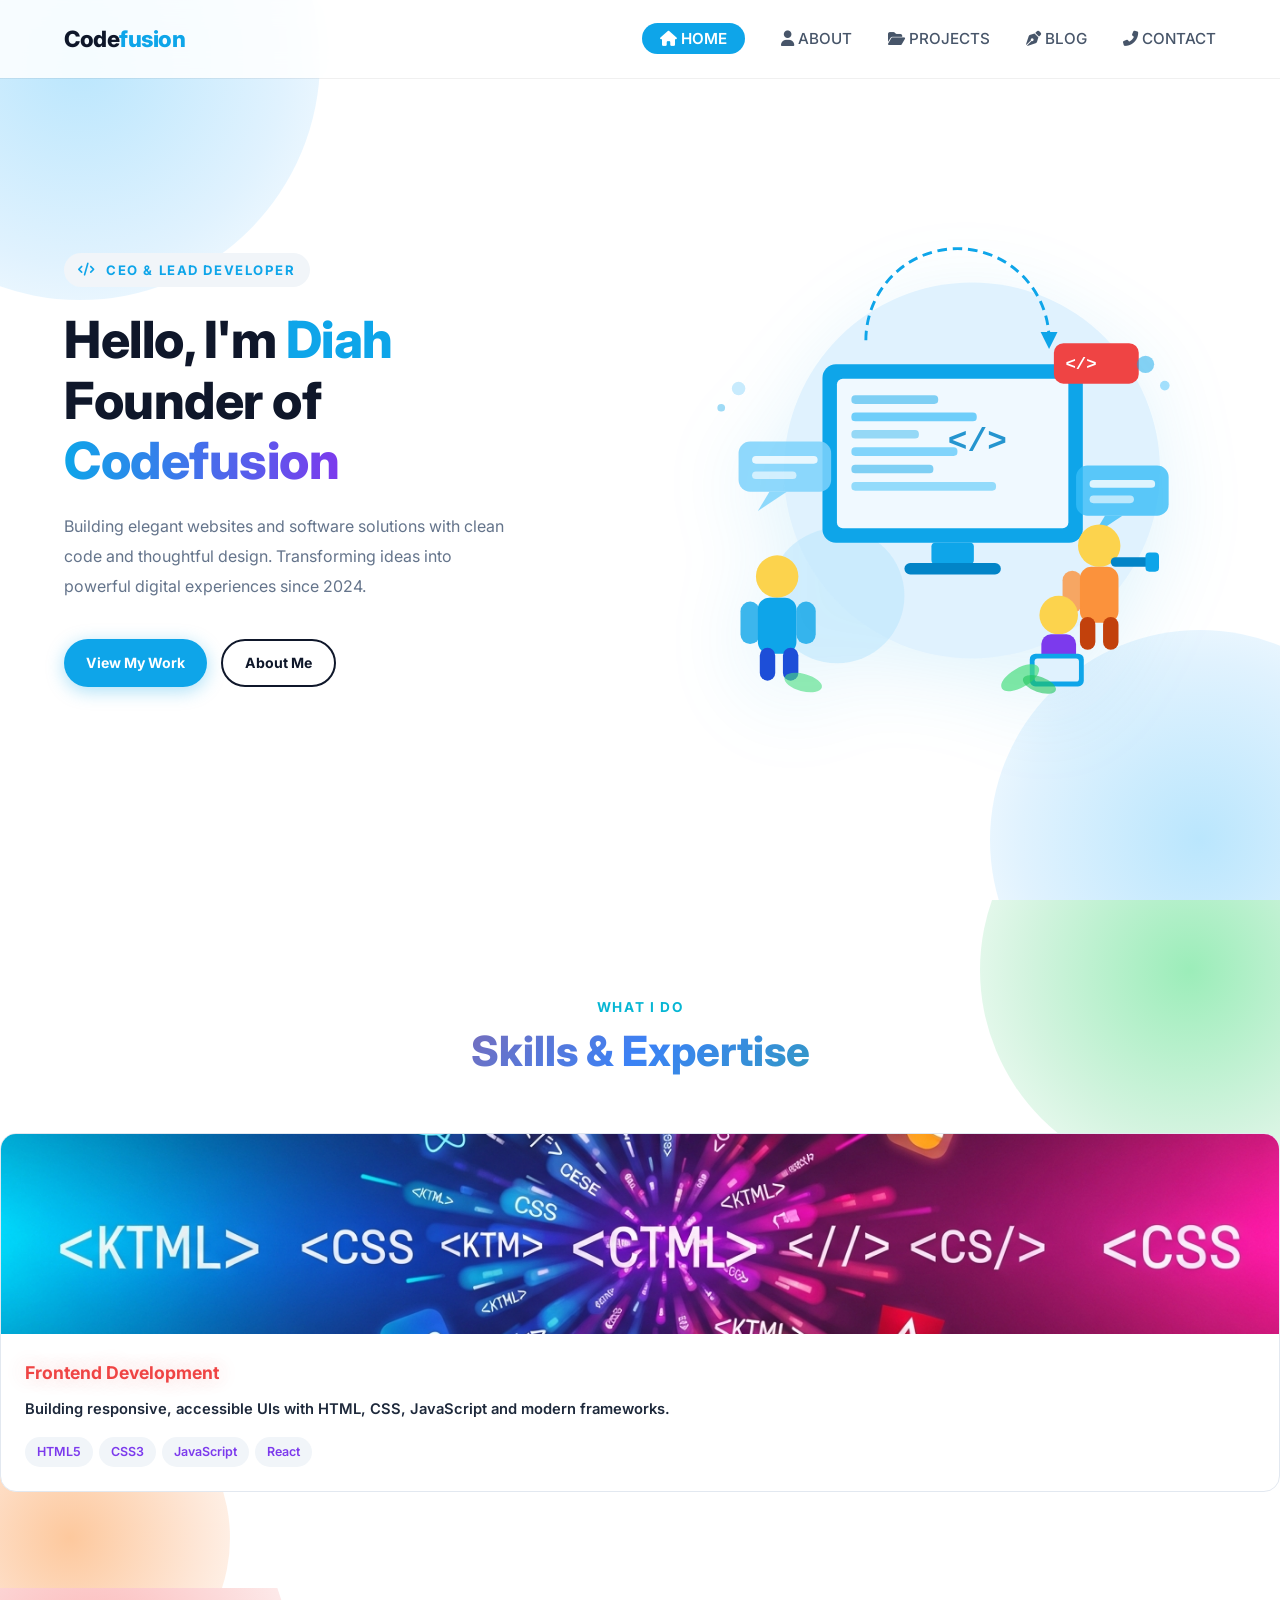
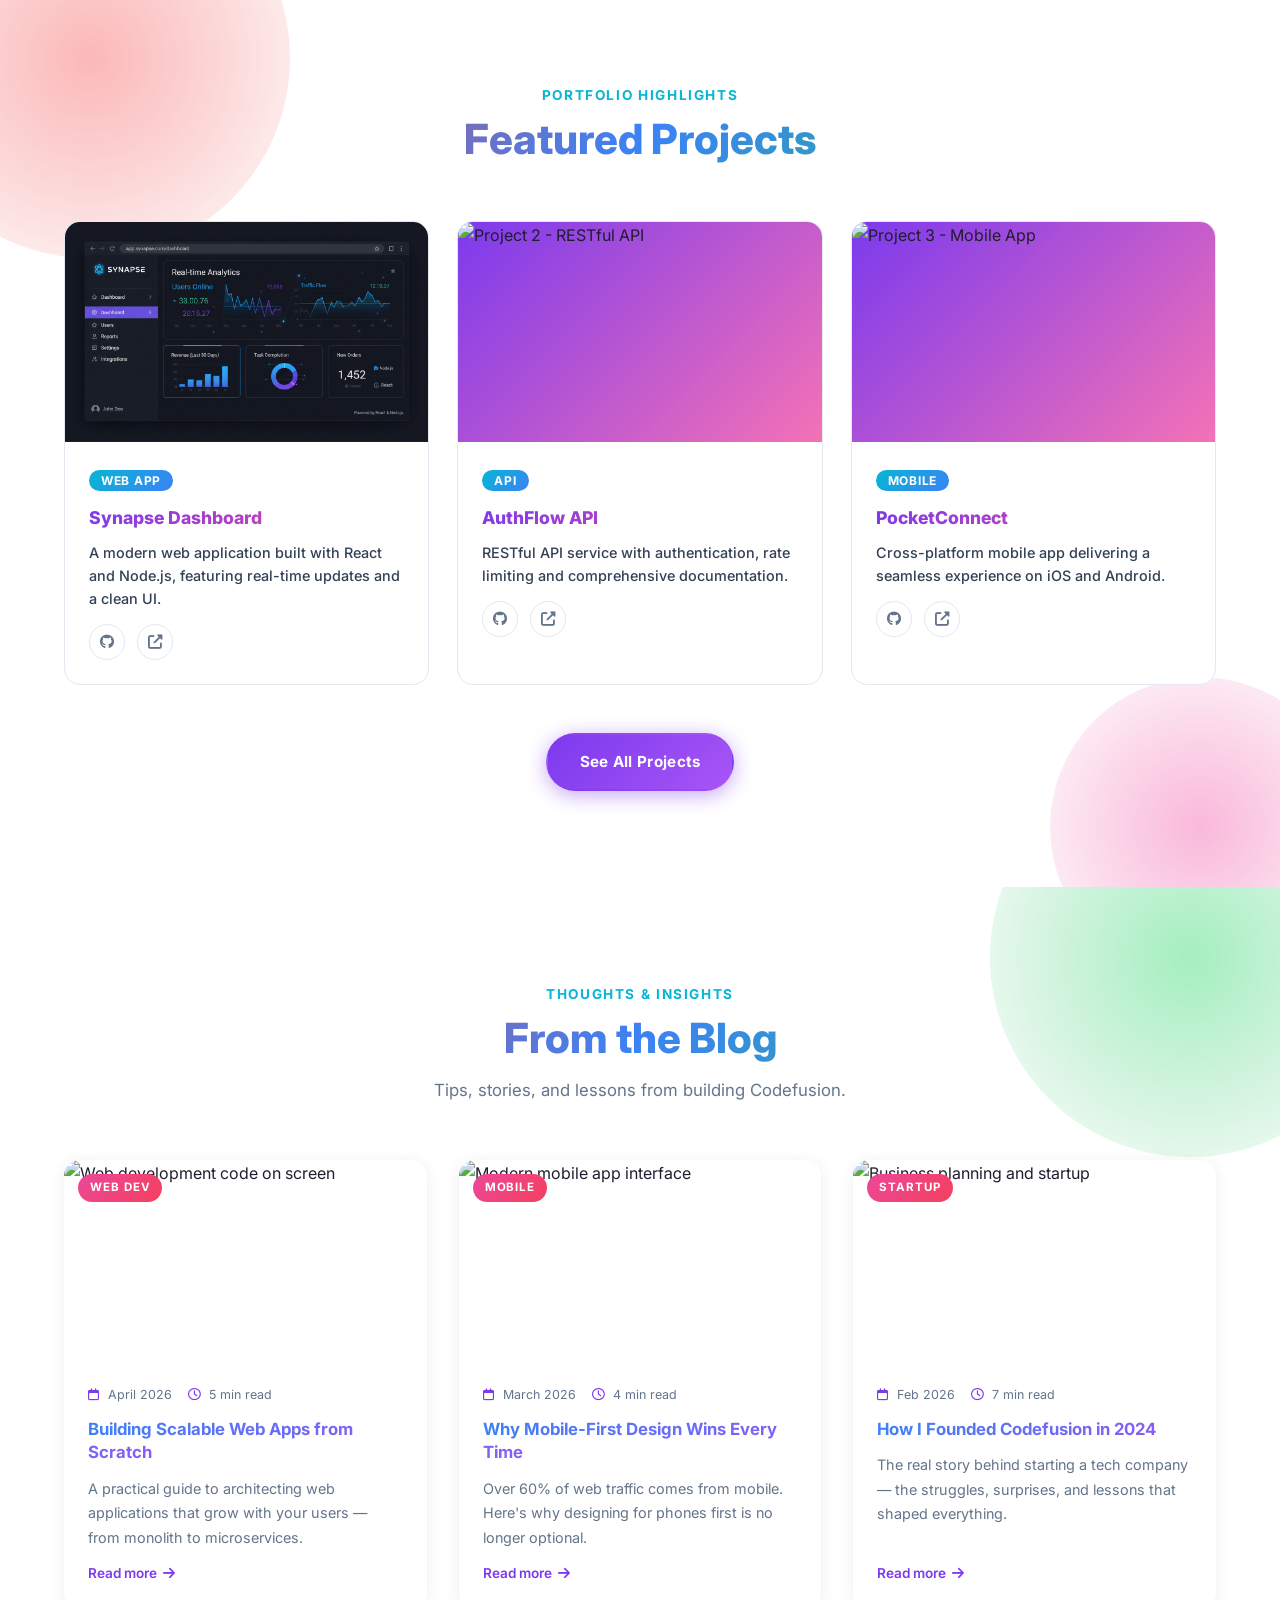
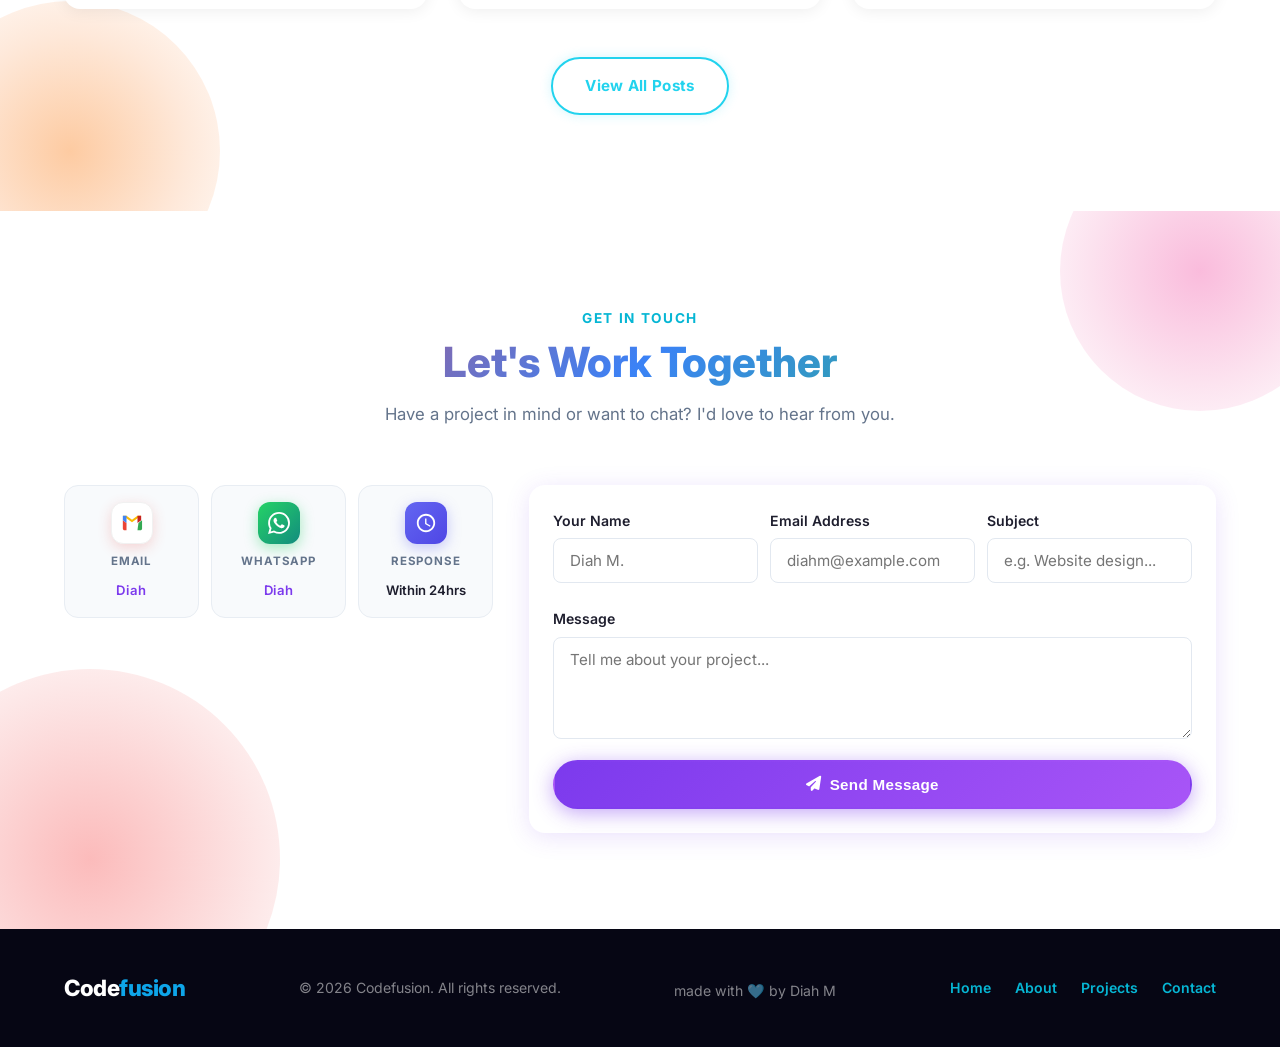
==== commit 7385596c: "update: portfolio/index.html" ====
--- a/portfolio/index.html
+++ b/portfolio/index.html
@@ -8,6 +8,7 @@
   <link rel="stylesheet" href="css/responsive.css?v=5" />
   <link rel="stylesheet" href="https://cdnjs.cloudflare.com/ajax/libs/font-awesome/6.4.0/css/all.min.css" />
   <link href="https://fonts.googleapis.com/css2?family=Inter:wght@300;400;500;600;700;800&display=swap" rel="stylesheet" />
+  <link rel="stylesheet" href="https://cdn.jsdelivr.net/npm/swiper@11/swiper-bundle.min.css" />
 </head>
 <body class="page-bg">
 
@@ -142,64 +143,76 @@
         <p class="section-label">What I do</p>
         <h2 class="section-title">Skills & Expertise</h2>
       </div>
-      <div class="skills-grid">
-        <div class="skill-card">
-          <div class="skill-image">
-            <img src="images/skills/frontend.png" alt="Frontend Development">
-          </div>
-          <div class="skill-info">
-            <h3>Frontend Development</h3>
-            <p>Building responsive, accessible UIs with HTML, CSS, JavaScript and modern frameworks.</p>
-            <div class="skill-tags">
-              <span>HTML5</span><span>CSS3</span><span>JavaScript</span><span>React</span>
-            </div>
-          </div>
-        </div>
-        <div class="skill-card">
-          <div class="skill-image">
-            <img src="images/skills/backend.png" alt="Backend Development">
-          </div>
-          <div class="skill-info">
-            <h3>Backend Development</h3>
-            <p>Designing scalable APIs and server-side applications with robust databases.</p>
-            <div class="skill-tags">
-              <span>Node.js</span><span>Python</span><span>REST APIs</span><span>SQL</span>
-            </div>
-          </div>
-        </div>
-        <div class="skill-card">
-          <div class="skill-image">
-            <img src="images/skills/uiux.png" alt="UI/UX Design">
-          </div>
-          <div class="skill-info">
-            <h3>UI/UX Design</h3>
-            <p>Crafting intuitive user interfaces with clean, modern visual aesthetics.</p>
-            <div class="skill-tags">
-              <span>Figma</span><span>Wireframing</span><span>Prototyping</span>
-            </div>
-          </div>
-        </div>
-        <div class="skill-card">
-          <div class="skill-image">
-            <img src="images/skills/devops.png" alt="DevOps & Deployment">
-          </div>
-          <div class="skill-info">
-            <h3>DevOps & Deployment</h3>
-            <p>Managing CI/CD pipelines and cloud deployments for production-ready apps.</p>
-            <div class="skill-tags">
-              <span>Git</span><span>Docker</span><span>AWS</span><span>Linux</span>
-            </div>
-          </div>
-        </div>
-        <div class="skill-card">
-          <div class="skill-image">
-            <img src="images/skills/cybersecurity.png" alt="Cyber Security">
-          </div>
-          <div class="skill-info">
-            <h3>Cyber Security</h3>
-            <p>Analysing threats, securing systems, and protecting digital assets from vulnerabilities and attacks.</p>
-            <div class="skill-tags">
-              <span>Threat Analysis</span><span>Pen Testing</span><span>Firewalls</span><span>SIEM</span>
+    </div>
+    <div class="swiper skills-swiper">
+      <div class="swiper-wrapper">
+        <div class="swiper-slide">
+          <div class="skill-card">
+            <div class="skill-image">
+              <img src="images/skills/frontend.png" alt="Frontend Development">
+            </div>
+            <div class="skill-info">
+              <h3>Frontend Development</h3>
+              <p>Building responsive, accessible UIs with HTML, CSS, JavaScript and modern frameworks.</p>
+              <div class="skill-tags">
+                <span>HTML5</span><span>CSS3</span><span>JavaScript</span><span>React</span>
+              </div>
+            </div>
+          </div>
+        </div>
+        <div class="swiper-slide">
+          <div class="skill-card">
+            <div class="skill-image">
+              <img src="images/skills/backend.png" alt="Backend Development">
+            </div>
+            <div class="skill-info">
+              <h3>Backend Development</h3>
+              <p>Designing scalable APIs and server-side applications with robust databases.</p>
+              <div class="skill-tags">
+                <span>Node.js</span><span>Python</span><span>REST APIs</span><span>SQL</span>
+              </div>
+            </div>
+          </div>
+        </div>
+        <div class="swiper-slide">
+          <div class="skill-card">
+            <div class="skill-image">
+              <img src="images/skills/uiux.png" alt="UI/UX Design">
+            </div>
+            <div class="skill-info">
+              <h3>UI/UX Design</h3>
+              <p>Crafting intuitive user interfaces with clean, modern visual aesthetics.</p>
+              <div class="skill-tags">
+                <span>Figma</span><span>Wireframing</span><span>Prototyping</span>
+              </div>
+            </div>
+          </div>
+        </div>
+        <div class="swiper-slide">
+          <div class="skill-card">
+            <div class="skill-image">
+              <img src="images/skills/devops.png" alt="DevOps & Deployment">
+            </div>
+            <div class="skill-info">
+              <h3>DevOps & Deployment</h3>
+              <p>Managing CI/CD pipelines and cloud deployments for production-ready apps.</p>
+              <div class="skill-tags">
+                <span>Git</span><span>Docker</span><span>AWS</span><span>Linux</span>
+              </div>
+            </div>
+          </div>
+        </div>
+        <div class="swiper-slide">
+          <div class="skill-card">
+            <div class="skill-image">
+              <img src="images/skills/cybersecurity.png" alt="Cyber Security">
+            </div>
+            <div class="skill-info">
+              <h3>Cyber Security</h3>
+              <p>Analysing threats, securing systems, and protecting digital assets from vulnerabilities and attacks.</p>
+              <div class="skill-tags">
+                <span>Threat Analysis</span><span>Pen Testing</span><span>Firewalls</span><span>SIEM</span>
+              </div>
             </div>
           </div>
         </div>
@@ -434,5 +447,23 @@
   </footer>
 
   <script src="js/main.js"></script>
+  <script src="https://cdn.jsdelivr.net/npm/swiper@11/swiper-bundle.min.js"></script>
+  <script>
+    const skillsSwiper = new Swiper('.skills-swiper', {
+      slidesPerView: 'auto',
+      spaceBetween: 24,
+      loop: true,
+      speed: 600,
+      autoplay: {
+        delay: 2500,
+        disableOnInteraction: false,
+        pauseOnMouseEnter: true,
+      },
+      on: {
+        touchStart: function () { this.autoplay.stop(); },
+        touchEnd: function () { this.autoplay.start(); },
+      }
+    });
+  </script>
 </body>
 </html>
--- a/portfolio/css/style.css
+++ b/portfolio/css/style.css
@@ -499,8 +499,6 @@
   50% { transform: translateX(-50%) translateY(8px); }
 }
 
-/* ===== SKILL ICON images ===== */
-
 /* ===== SKILLS ===== */
 .skills-grid {
   display: grid;
@@ -512,7 +510,7 @@
   background: var(--white);
   border: 1px solid var(--border);
   border-radius: var(--radius);
-  padding: 36px 28px;
+  overflow: hidden;
   transition: var(--transition);
 }
 .skill-card:hover {
@@ -521,27 +519,25 @@
   border-color: var(--primary);
 }
 
-.skill-icon {
+.skill-image {
+  position: relative;
+  height: 200px;
+  overflow: hidden;
+  background: linear-gradient(135deg, var(--primary), var(--secondary));
+}
+.skill-image img {
   width: 100%;
-  height: 160px;
-  background: transparent;
-  border-radius: 12px;
-  display: flex;
-  align-items: center;
-  justify-content: center;
-  margin-bottom: 20px;
-  overflow: hidden;
-}
-.skill-icon img {
-  width: 140px !important;
-  height: 140px !important;
-  max-width: 140px !important;
-  object-fit: contain;
-  transition: transform 0.35s ease;
+  height: 100%;
+  object-fit: cover;
+  transition: transform 0.4s ease;
   display: block;
 }
-.skill-card:hover .skill-icon img {
-  transform: scale(1.08);
+.skill-card:hover .skill-image img {
+  transform: scale(1.06);
+}
+
+.skill-info {
+  padding: 24px;
 }
 
 .skill-card h3 {
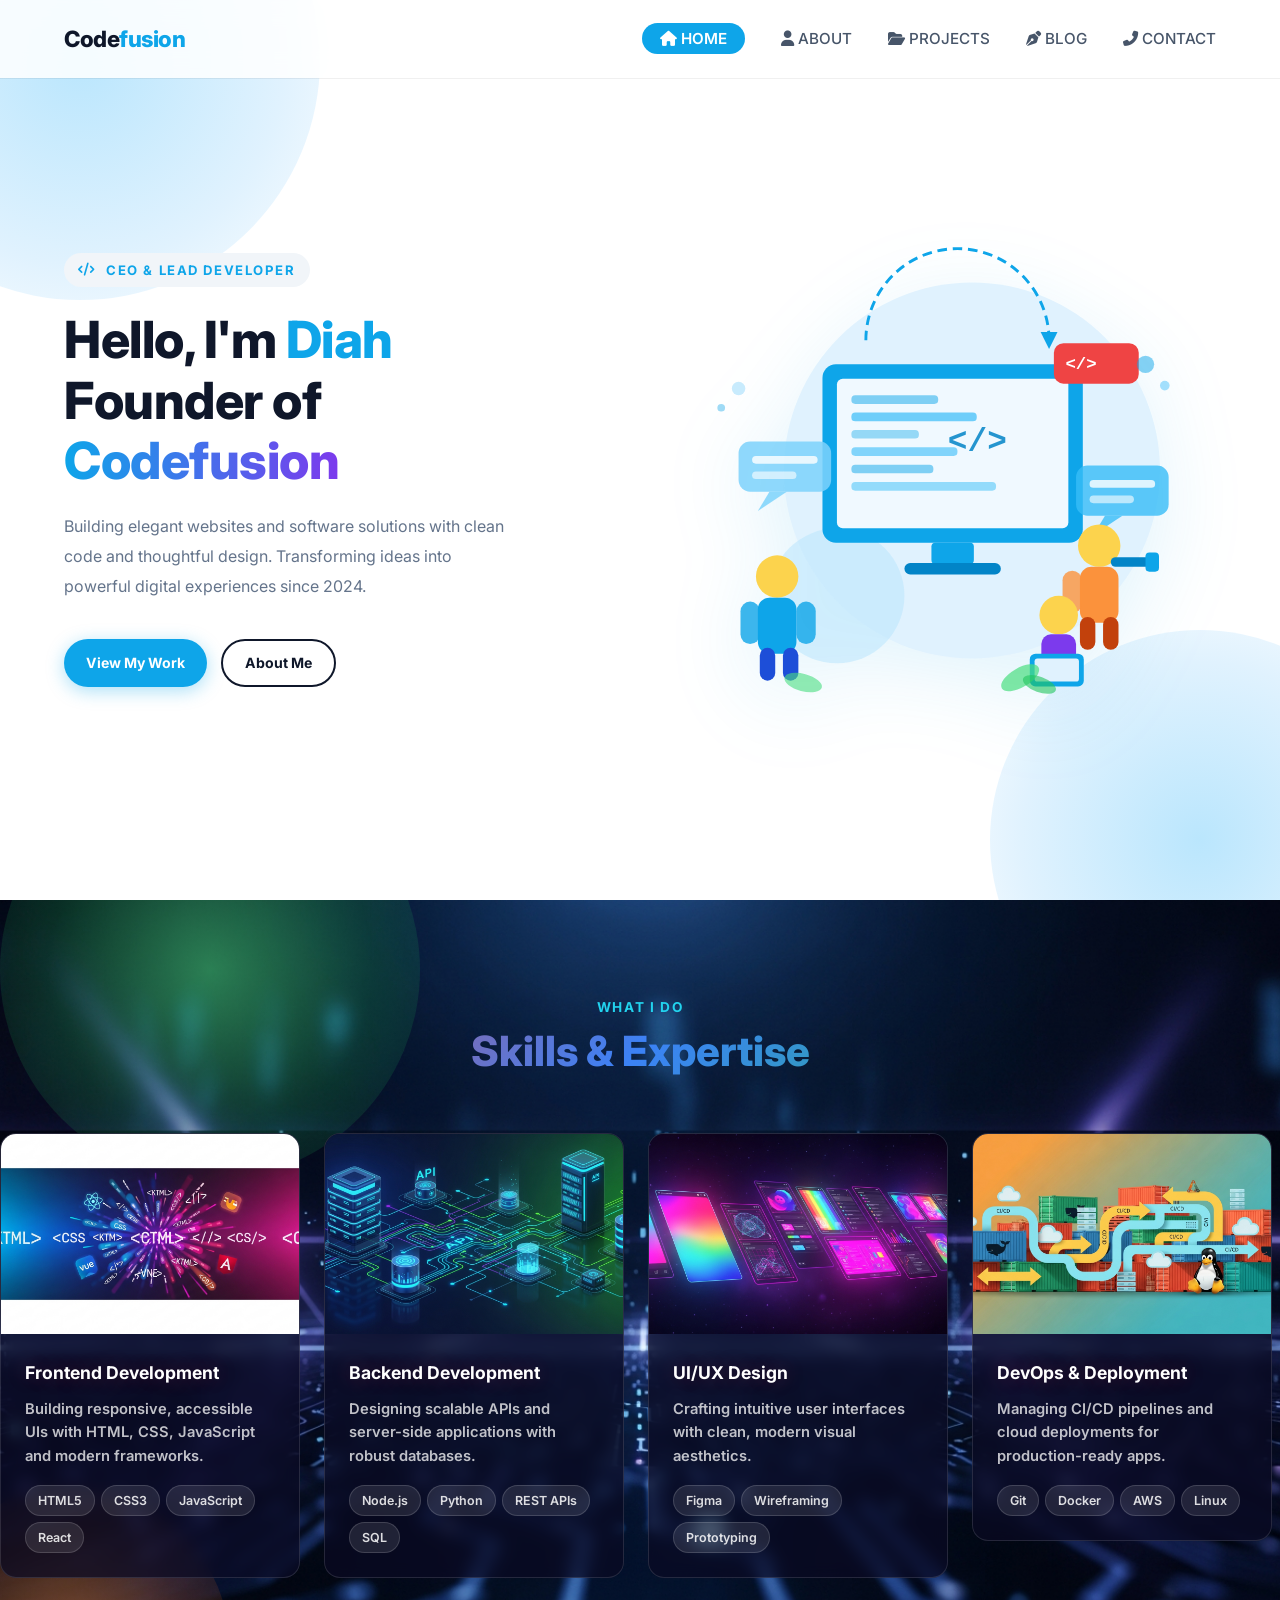
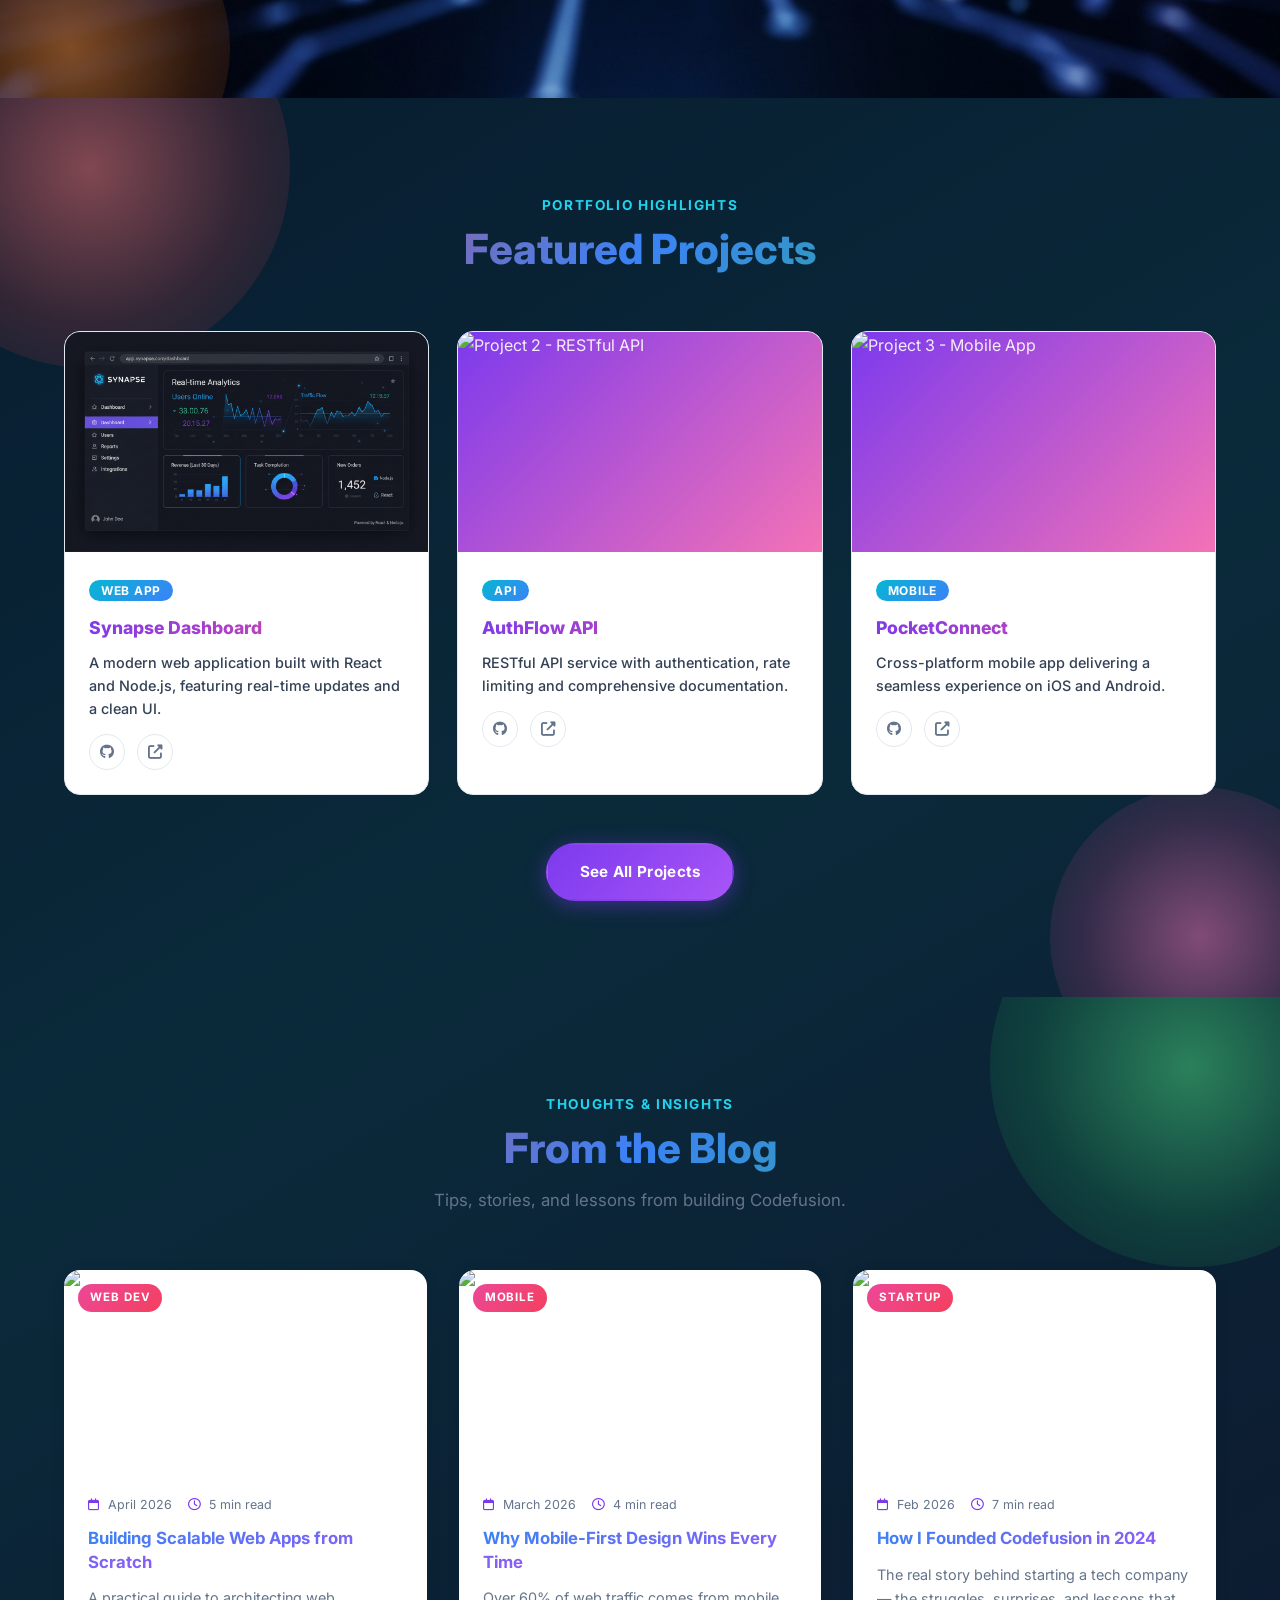
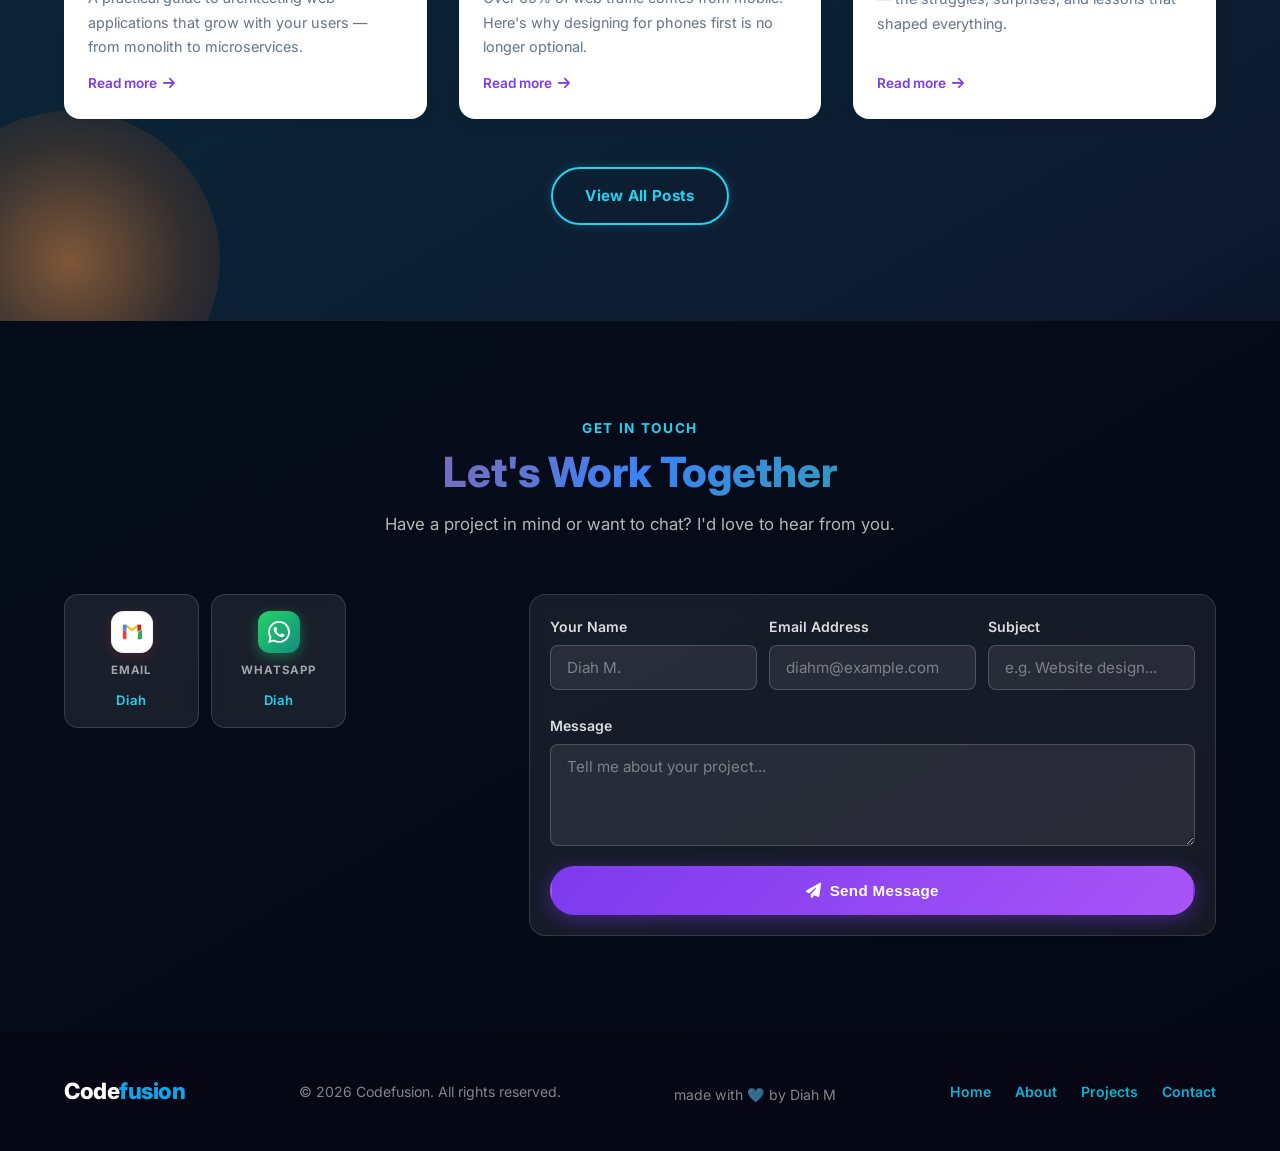
==== commit f013d22a: "fix: contact section mobile + no purple + remove response card" ====
--- a/portfolio/index.html
+++ b/portfolio/index.html
@@ -383,15 +383,6 @@
               </div>
               <h4>WhatsApp</h4>
               <a href="https://wa.me/254746362415" target="_blank" class="contact-name-link">Diah</a>
-            </div>
-            <div class="contact-item-card">
-              <div class="contact-icon-wrap icon-clock">
-                <svg viewBox="0 0 24 24" xmlns="http://www.w3.org/2000/svg" width="22" height="22" fill="#fff">
-                  <path d="M12 2C6.486 2 2 6.486 2 12s4.486 10 10 10 10-4.486 10-10S17.514 2 12 2zm0 18c-4.411 0-8-3.589-8-8s3.589-8 8-8 8 3.589 8 8-3.589 8-8 8zm.5-13H11v6l5.25 3.15.75-1.23-4.5-2.67V7z"/>
-                </svg>
-              </div>
-              <h4>Response</h4>
-              <span>Within 24hrs</span>
             </div>
           </div>
         </div>
--- a/portfolio/css/style.css
+++ b/portfolio/css/style.css
@@ -35,8 +35,9 @@
 }
 
 body.page-bg {
-  background: #ffffff;
+  background: linear-gradient(150deg, #060614 0%, #071a2e 30%, #0a2a3a 55%, #0d1a30 80%, #060614 100%);
   min-height: 100vh;
+  color: rgba(255,255,255,0.9);
 }
 body.page-bg section,
 body.page-bg .section,
@@ -47,17 +48,75 @@
   background: transparent !important;
 }
 body.page-bg .bg-light {
-  background: #f8fafc !important;
+  background: rgba(255,255,255,0.04) !important;
+}
+
+/* Page-bg: readable text on dark */
+body.page-bg .about-content h2,
+body.page-bg .timeline-body h4,
+body.page-bg .section-title,
+body.page-bg .timeline-col-title,
+body.page-bg .skill-bar-header { color: #ffffff !important; }
+
+body.page-bg .about-lead,
+body.page-bg .about-content > p,
+body.page-bg .timeline-body p,
+body.page-bg .timeline-company { color: rgba(255,255,255,0.65) !important; }
+
+/* Cyan replaces purple on about page */
+body.page-bg .highlight        { color: var(--cyan) !important; }
+body.page-bg .stat-num         { color: var(--cyan) !important; }
+body.page-bg .timeline-col-title { color: var(--cyan) !important; }
+body.page-bg .timeline-dot     { background: var(--cyan) !important; box-shadow: 0 0 0 2px var(--cyan) !important; }
+body.page-bg .timeline-date    { color: var(--cyan) !important; }
+body.page-bg .timeline::before { background: rgba(34,211,238,0.25) !important; }
+body.page-bg .stat-label       { color: rgba(255,255,255,0.55) !important; }
+body.page-bg .about-stats      { border-color: rgba(255,255,255,0.1) !important; }
+body.page-bg .skill-bar-bg     { background: rgba(255,255,255,0.1) !important; }
+body.page-bg .section-label    { color: var(--cyan) !important; }
+
+/* Page header on dark bg */
+body.page-bg .page-header {
+  background: rgba(0,0,0,0.25) !important;
+  border-bottom: 1px solid rgba(255,255,255,0.07) !important;
 }
 
 body.page-bg .hero {
   background: #ffffff !important;
 }
 
-#skills    { background: #ffffff; position: relative; overflow: hidden; }
+body #skills,
+body.page-bg #skills    {
+  background: url('../images/skills-bg.png') center/cover no-repeat !important;
+  position: relative;
+  overflow: hidden;
+}
+#skills::before {
+  content: '';
+  position: absolute;
+  inset: 0;
+  background: rgba(6, 6, 20, 0.78);
+  z-index: 0;
+}
+#skills .container,
+#skills .skills-swiper {
+  position: relative;
+  z-index: 1;
+}
 #featured  { background: #ffffff; position: relative; overflow: hidden; }
 #blog      { background: #f8fafc; position: relative; overflow: hidden; }
-#contact   { background: #ffffff !important; position: relative; overflow: hidden; }
+#contact   {
+  background: url('images/contact-bg.png') center/cover no-repeat !important;
+  position: relative;
+  overflow: hidden;
+}
+#contact::before {
+  content: '';
+  position: absolute;
+  inset: 0;
+  background: rgba(4, 8, 20, 0.80);
+  z-index: 0;
+}
 
 /* Colourful blob decorations in each section */
 #skills::before {
@@ -112,24 +171,6 @@
   border-radius: 50%;
   background: radial-gradient(circle, rgba(251,146,60,0.48) 0%, rgba(249,115,22,0.16) 55%, transparent 100%);
   bottom: -90px; left: -80px;
-  pointer-events: none; z-index: 0;
-}
-#contact::before {
-  content: '';
-  position: absolute;
-  width: 380px; height: 380px;
-  border-radius: 50%;
-  background: radial-gradient(circle, rgba(248,113,113,0.48) 0%, rgba(239,68,68,0.16) 55%, transparent 100%);
-  bottom: -120px; left: -100px;
-  pointer-events: none; z-index: 0;
-}
-#contact::after {
-  content: '';
-  position: absolute;
-  width: 280px; height: 280px;
-  border-radius: 50%;
-  background: radial-gradient(circle, rgba(244,114,182,0.48) 0%, rgba(236,72,153,0.16) 55%, transparent 100%);
-  top: -80px; right: -60px;
   pointer-events: none; z-index: 0;
 }
 
@@ -499,11 +540,32 @@
   50% { transform: translateX(-50%) translateY(8px); }
 }
 
-/* ===== SKILLS ===== */
-.skills-grid {
-  display: grid;
-  grid-template-columns: repeat(auto-fit, minmax(240px, 1fr));
-  gap: 28px;
+/* ===== SKILLS SWIPER ===== */
+.skills-swiper {
+  width: 100%;
+  padding: 16px 0 40px;
+  overflow: hidden;
+}
+.skills-swiper .swiper-slide {
+  width: 300px;
+  height: auto;
+}
+
+/* Skills section text on dark bg */
+#skills .section-label { color: var(--cyan); }
+#skills .section-title { color: #ffffff; }
+#skills .skill-card {
+  background: rgba(10, 10, 35, 0.72);
+  border: 1px solid rgba(255, 255, 255, 0.12);
+  backdrop-filter: blur(8px);
+  -webkit-backdrop-filter: blur(8px);
+}
+#skills .skill-info h3 { color: #ffffff !important; }
+#skills .skill-info p  { color: rgba(255,255,255,0.75); }
+#skills .skill-tags span {
+  background: rgba(255,255,255,0.1);
+  color: rgba(255,255,255,0.85);
+  border: 1px solid rgba(255,255,255,0.15);
 }
 
 .skill-card {
@@ -757,13 +819,15 @@
   gap: 8px;
   padding: 16px 10px;
   border-radius: 14px;
-  background: #f8fafc;
-  border: 1px solid #e8edf3;
+  background: rgba(255,255,255,0.08);
+  border: 1px solid rgba(255,255,255,0.14);
+  backdrop-filter: blur(8px);
+  -webkit-backdrop-filter: blur(8px);
 }
 .contact-item-card h4 {
   font-size: 0.72rem;
   font-weight: 700;
-  color: var(--text-light);
+  color: rgba(255,255,255,0.6);
   text-transform: uppercase;
   letter-spacing: 0.07em;
   margin: 0;
@@ -772,7 +836,7 @@
 .contact-item-card span {
   font-size: 0.82rem;
   font-weight: 600;
-  color: var(--text);
+  color: #ffffff;
 }
 
 .contact-item {
@@ -876,10 +940,12 @@
 
 /* ===== FORM ===== */
 .contact-form {
-  background: var(--white);
-  padding: 24px;
+  background: rgba(255,255,255,0.07);
+  border: 1px solid rgba(255,255,255,0.13);
+  backdrop-filter: blur(10px);
+  -webkit-backdrop-filter: blur(10px);
+  padding: 20px;
   border-radius: var(--radius);
-  box-shadow: var(--shadow);
 }
 
 .form-row {
@@ -921,6 +987,26 @@
   box-shadow: 0 0 0 3px rgba(108,99,255,0.12);
 }
 
+/* ===== CONTACT DARK BG OVERRIDES ===== */
+#contact .section-label   { color: var(--cyan); }
+#contact .section-title   { color: #ffffff; }
+#contact .section-desc    { color: rgba(255,255,255,0.7); }
+#contact .contact-name-link { color: var(--cyan) !important; }
+#contact .form-group label { color: rgba(255,255,255,0.85); }
+#contact .form-group input,
+#contact .form-group textarea {
+  background: rgba(255,255,255,0.08);
+  border-color: rgba(255,255,255,0.18);
+  color: #ffffff;
+}
+#contact .form-group input::placeholder,
+#contact .form-group textarea::placeholder { color: rgba(255,255,255,0.4); }
+#contact .form-group input:focus,
+#contact .form-group textarea:focus {
+  border-color: var(--cyan);
+  box-shadow: 0 0 0 3px rgba(34,211,238,0.15);
+}
+
 .form-success {
   display: none;
   text-align: center;
@@ -941,7 +1027,7 @@
 /* ===== PAGE HEADER ===== */
 .page-header {
   background: linear-gradient(135deg, var(--dark) 0%, var(--dark2) 100%);
-  padding: 140px 0 80px;
+  padding: 100px 0 40px;
   text-align: center;
 }
 .page-header .section-label { margin-bottom: 10px; }
@@ -1118,6 +1204,9 @@
   background: linear-gradient(90deg, var(--primary), var(--secondary));
   border-radius: 50px;
   transition: width 1.2s cubic-bezier(0.4, 0, 0.2, 1);
+}
+body.page-bg .skill-bar-fill {
+  background: linear-gradient(90deg, #22d3ee, #0ea5e9) !important;
 }
 
 /* ===== FOOTER ===== */
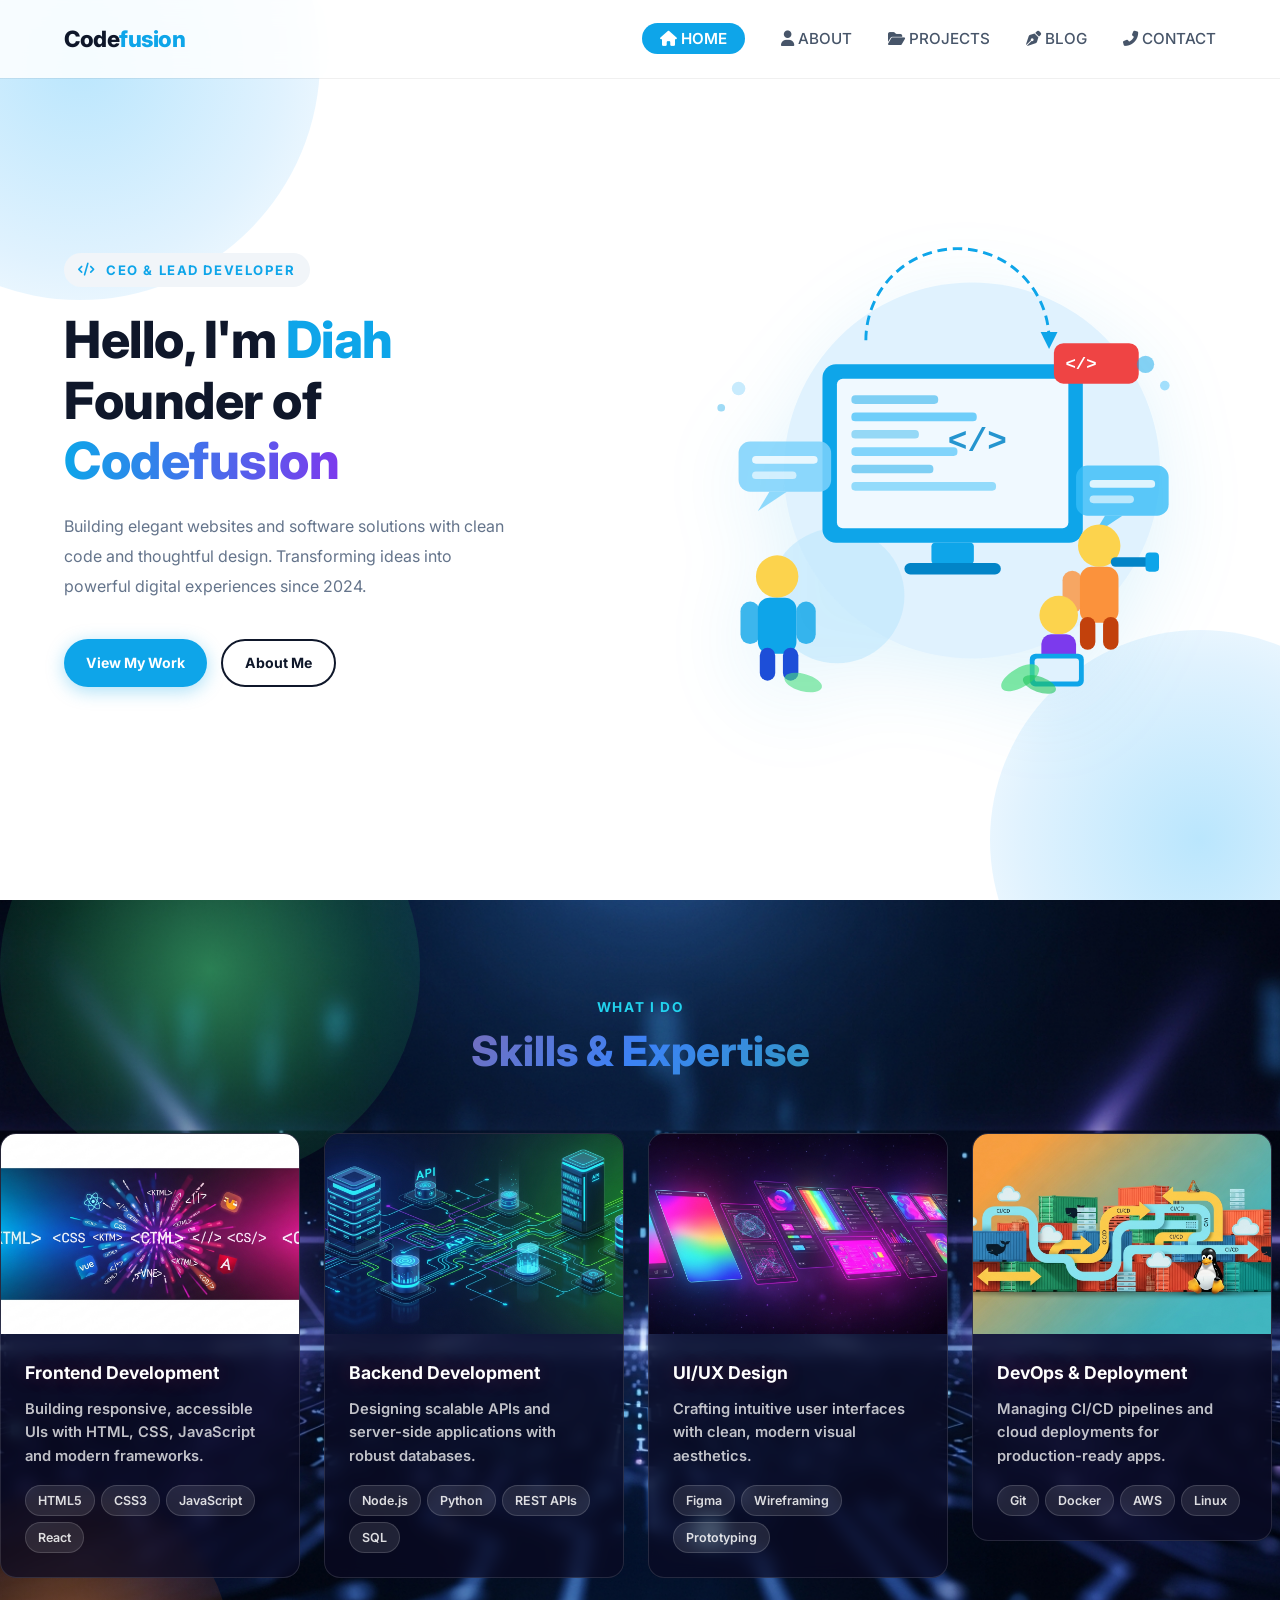
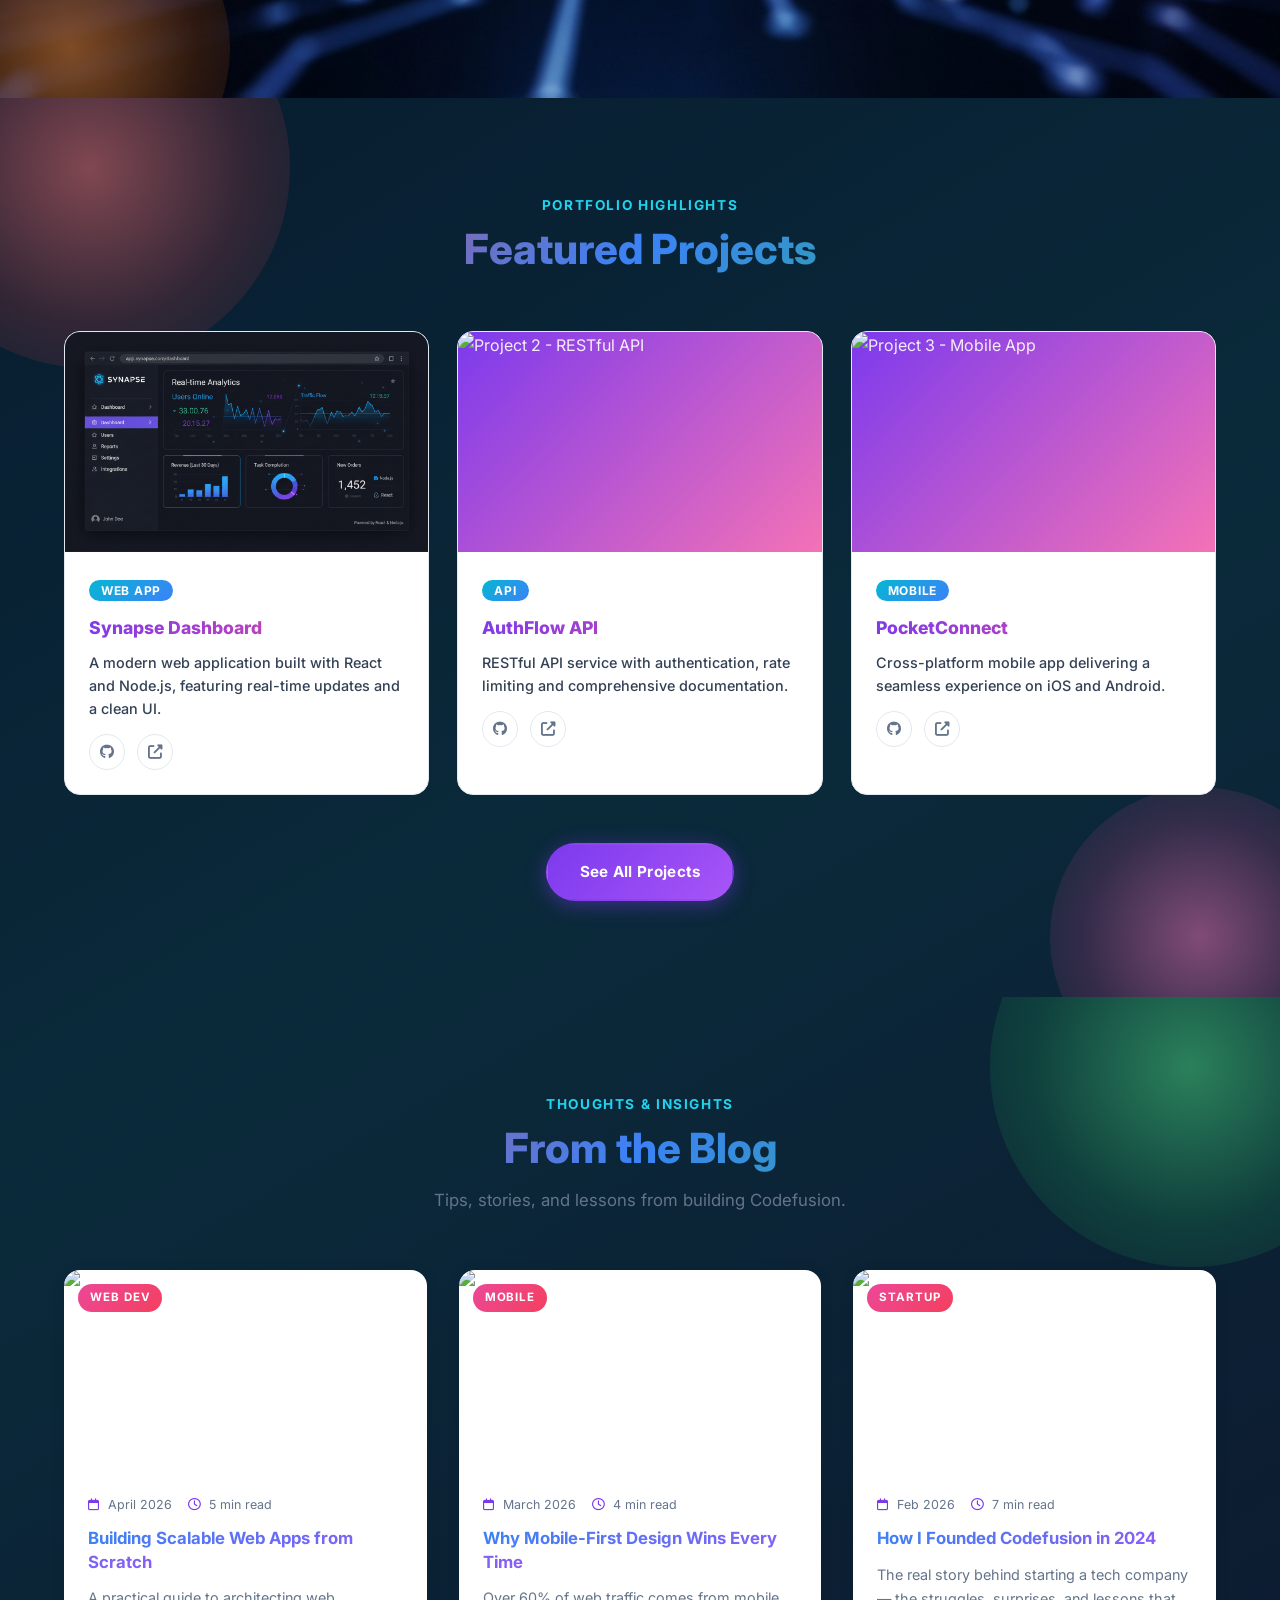
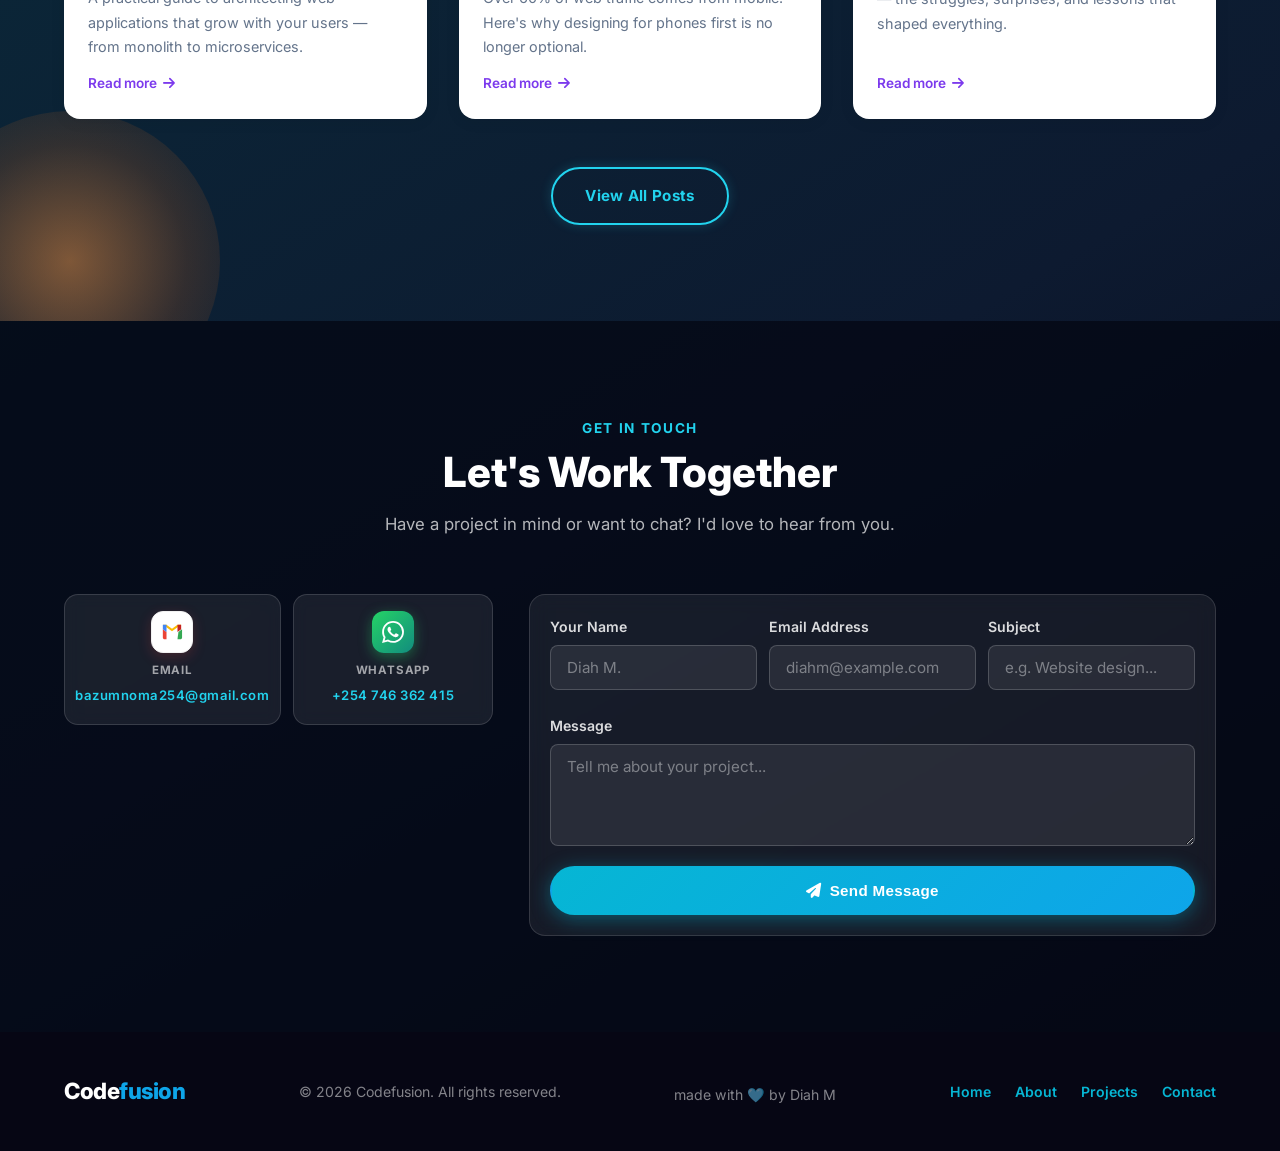
==== commit 413ac108: "fix: compact inline contact cards + fix bg path" ====
--- a/portfolio/index.html
+++ b/portfolio/index.html
@@ -372,8 +372,10 @@
                   <path fill="#C5221F" d="M44 8h-8v15.8l8-5.8z"/>
                 </svg>
               </div>
-              <h4>Email</h4>
-              <a href="mailto:bazumnoma254@gmail.com" class="contact-name-link">Diah</a>
+              <div class="contact-text">
+                <h4>Email</h4>
+                <a href="mailto:bazumnoma254@gmail.com" class="contact-name-link">bazumnoma254@gmail.com</a>
+              </div>
             </div>
             <div class="contact-item-card">
               <div class="contact-icon-wrap icon-whatsapp">
@@ -381,8 +383,10 @@
                   <path d="M17.472 14.382c-.297-.149-1.758-.867-2.03-.967-.273-.099-.471-.148-.67.15-.197.297-.767.966-.94 1.164-.173.199-.347.223-.644.075-.297-.15-1.255-.463-2.39-1.475-.883-.788-1.48-1.761-1.653-2.059-.173-.297-.018-.458.13-.606.134-.133.298-.347.446-.52.149-.174.198-.298.298-.497.099-.198.05-.371-.025-.52-.075-.149-.669-1.612-.916-2.207-.242-.579-.487-.5-.669-.51-.173-.008-.371-.01-.57-.01-.198 0-.52.074-.792.372-.272.297-1.04 1.016-1.04 2.479 0 1.462 1.065 2.875 1.213 3.074.149.198 2.096 3.2 5.077 4.487.709.306 1.262.489 1.694.625.712.227 1.36.195 1.871.118.571-.085 1.758-.719 2.006-1.413.248-.694.248-1.289.173-1.413-.074-.124-.272-.198-.57-.347m-5.421 7.403h-.004a9.87 9.87 0 0 1-5.031-1.378l-.361-.214-3.741.982.998-3.648-.235-.374a9.86 9.86 0 0 1-1.51-5.26c.001-5.45 4.436-9.884 9.888-9.884 2.64 0 5.122 1.03 6.988 2.898a9.825 9.825 0 0 1 2.893 6.994c-.003 5.45-4.437 9.884-9.885 9.884m8.413-18.297A11.815 11.815 0 0 0 12.05 0C5.495 0 .16 5.335.157 11.892c0 2.096.547 4.142 1.588 5.945L.057 24l6.305-1.654a11.882 11.882 0 0 0 5.683 1.448h.005c6.554 0 11.89-5.335 11.893-11.893a11.821 11.821 0 0 0-3.48-8.413Z"/>
                 </svg>
               </div>
-              <h4>WhatsApp</h4>
-              <a href="https://wa.me/254746362415" target="_blank" class="contact-name-link">Diah</a>
+              <div class="contact-text">
+                <h4>WhatsApp</h4>
+                <a href="https://wa.me/254746362415" target="_blank" class="contact-name-link">+254 746 362 415</a>
+              </div>
             </div>
           </div>
         </div>
--- a/portfolio/css/style.css
+++ b/portfolio/css/style.css
@@ -805,10 +805,10 @@
   align-items: start;
 }
 
-/* 3-column row for Email / WhatsApp / Response */
+/* 2-column row for Email / WhatsApp */
 .contact-items-row {
   display: grid;
-  grid-template-columns: repeat(3, 1fr);
+  grid-template-columns: repeat(2, 1fr);
   gap: 12px;
 }
 .contact-item-card {
@@ -989,8 +989,21 @@
 
 /* ===== CONTACT DARK BG OVERRIDES ===== */
 #contact .section-label   { color: var(--cyan); }
-#contact .section-title   { color: #ffffff; }
+#contact .section-title   {
+  color: #ffffff;
+  background: none;
+  -webkit-background-clip: unset;
+  -webkit-text-fill-color: #ffffff;
+  background-clip: unset;
+}
 #contact .section-desc    { color: rgba(255,255,255,0.7); }
+#contact .btn-primary {
+  background: linear-gradient(135deg, #06b6d4, #0ea5e9);
+  box-shadow: 0 4px 20px rgba(6,182,212,0.4);
+}
+#contact .btn-primary:hover {
+  box-shadow: 0 8px 32px rgba(6,182,212,0.6);
+}
 #contact .contact-name-link { color: var(--cyan) !important; }
 #contact .form-group label { color: rgba(255,255,255,0.85); }
 #contact .form-group input,
--- a/portfolio/css/responsive.css
+++ b/portfolio/css/responsive.css
@@ -20,6 +20,22 @@
 /* Tablets */
 @media (max-width: 768px) {
   .section { padding: 72px 0; }
+
+  /* Hero split → stacked */
+  .hero-split {
+    grid-template-columns: 1fr;
+    gap: 36px;
+    text-align: center;
+    padding-top: 24px;
+    padding-bottom: 60px;
+  }
+  .hero-label { margin-left: auto; margin-right: auto; }
+  .hero-desc { margin-left: auto; margin-right: auto; }
+  .hero-actions { justify-content: center; }
+  .hero-illustration { order: -1; }
+  .hero-illustration svg { max-width: 340px; }
+  .hero-blob-tl { width: 300px; height: 300px; top: -100px; left: -100px; }
+  .hero-blob-br { width: 260px; height: 260px; bottom: -80px; right: -80px; }
 
   /* Navbar */
   .hamburger { display: flex; }
@@ -43,34 +59,81 @@
     visibility: visible;
   }
 
+  /* Floating compact menu - FIXED position */
   .nav-links {
     position: fixed;
-    top: 50%; right: -100%;
-    transform: translateY(-50%);
+    top: 80px;
+    right: -300px;
+    width: 230px;
     height: auto;
-    max-height: 70vh;
-    width: 260px;
-    background: var(--dark);
+    max-height: 380px;
+    background: #ffffff;
+    backdrop-filter: blur(12px);
+    -webkit-backdrop-filter: blur(12px);
     flex-direction: column;
+    align-items: stretch;
+    justify-content: flex-start;
+    gap: 4px;
+    padding: 12px 10px;
+    border-radius: 16px;
+    border: 1px solid #E0F2FE;
+    transition: right 0.3s cubic-bezier(0.4, 0, 0.2, 1);
+    z-index: 999;
+    box-shadow: 0 8px 32px rgba(14, 165, 233, 0.15), 0 2px 8px rgba(0,0,0,0.08);
+    overflow-y: auto;
+  }
+
+  .nav-links.open { right: 16px; }
+
+  .nav-links li {
+    width: 100%;
+    list-style: none;
+  }
+
+  .nav-links a {
+    display: flex;
     align-items: center;
-    justify-content: center;
-    gap: 24px;
-    padding: 40px 30px;
-    border-radius: 20px 0 0 20px;
-    transition: right 0.35s cubic-bezier(0.4, 0, 0.2, 1);
-    z-index: 999;
-    box-shadow: -8px 0 40px rgba(0,0,0,0.4);
-    overflow-y: auto;
-  }
-
-  .nav-links.open { right: 0; }
-
-  .nav-links a {
-    font-size: 1.1rem;
-    color: rgba(255,255,255,0.85) !important;
-  }
-  .nav-links a.active,
-  .nav-links a:hover { color: var(--primary) !important; }
+    gap: 12px;
+    padding: 12px 16px;
+    font-size: 0.88rem;
+    font-weight: 600;
+    letter-spacing: 0.05em;
+    text-transform: uppercase;
+    color: #475569 !important;
+    border-radius: 10px;
+    transition: all 0.2s ease;
+    text-decoration: none;
+    text-align: left;
+  }
+
+  .nav-links a i {
+    width: 20px;
+    text-align: center;
+    font-size: 0.95rem;
+    color: #0EA5E9;
+    transition: color 0.2s ease;
+    flex-shrink: 0;
+  }
+
+  .nav-links a:hover {
+    color: #0EA5E9 !important;
+    background: #F0F9FF;
+  }
+
+  .nav-links a.active {
+    color: #fff !important;
+    background: #0EA5E9;
+    border-radius: 10px;
+    padding: 12px 16px;
+  }
+
+  .nav-links a.active i {
+    color: #fff;
+  }
+
+  .nav-links a:hover i {
+    color: #0EA5E9;
+  }
 
   /* Hero */
   .hero-title { font-size: 2.6rem; }
@@ -101,7 +164,11 @@
   }
 
   /* Contact */
-  .contact-form { padding: 28px 20px; }
+  .contact-form { padding: 16px; }
+  .form-row { grid-template-columns: 1fr; }
+  .form-row .form-group:last-child { grid-column: auto; }
+  .contact-items-row { grid-template-columns: 1fr 1fr; }
+  .contact-grid { gap: 20px; }
 
   /* Footer */
   .footer-inner {
@@ -115,45 +182,57 @@
 /* Mobile */
 @media (max-width: 480px) {
   .section { padding: 56px 0; }
-  .container { width: 92%; }
-
-  .section-title { font-size: 1.7rem; }
+  .container { width: 94%; }
+
+  .section-title { font-size: 1.6rem; }
 
   /* Navbar */
-  .nav-links { width: 240px; }
+  .nav-links { width: 200px; right: -220px; }
+  .nav-links.open { right: 12px; }
 
   /* Hero */
-  .hero-title { font-size: 2rem; letter-spacing: -0.5px; }
-  .hero-greeting { font-size: 0.85rem; }
-  .hero-subtitle { font-size: 0.9rem; }
-
-  .btn { padding: 12px 24px; font-size: 0.9rem; }
+  .hero-heading { font-size: 1.85rem; }
+  .hero-desc { font-size: 0.95rem; }
+  .hero-label { font-size: 0.75rem; }
+  .hero-illustration svg { max-width: 280px; }
+
+  /* Bigger touch targets for buttons */
+  .btn-hero-primary,
+  .btn-hero-dark {
+    width: 100%;
+    justify-content: center;
+    padding: 15px 20px;
+    font-size: 1rem;
+  }
+  .hero-actions { flex-direction: column; gap: 12px; }
+
+  .btn { padding: 13px 24px; font-size: 0.92rem; }
 
   /* Skills */
   .skills-grid { grid-template-columns: 1fr; }
-
-  .skill-card { padding: 28px 20px; }
+  .skill-card { padding: 24px 18px; }
 
   /* Project cards */
   .project-image { height: 180px; }
 
   /* About */
-  .about-stats {
-    flex-wrap: wrap;
-    gap: 16px;
-  }
+  .about-stats { flex-wrap: wrap; gap: 16px; }
   .stat { min-width: 80px; }
-
   .about-actions { flex-direction: column; }
   .about-actions .btn { width: 100%; justify-content: center; }
 
+  /* Contact form — stack fully on tiny screens */
+  .form-row { grid-template-columns: 1fr; }
+  .form-row .form-group:last-child { grid-column: auto; }
+  .contact-items-row { grid-template-columns: 1fr; }
+
   /* Filter bar */
   .filter-btns { gap: 8px; }
-  .filter-btn { padding: 8px 18px; font-size: 0.82rem; }
+  .filter-btn { padding: 10px 18px; font-size: 0.82rem; min-height: 44px; }
 
   /* Page header */
   .page-header { padding: 120px 0 60px; }
-  .page-header h1 { font-size: 2rem; }
+  .page-header h1 { font-size: 1.9rem; }
 
   /* Timeline */
   .timeline-item { padding-left: 32px; }
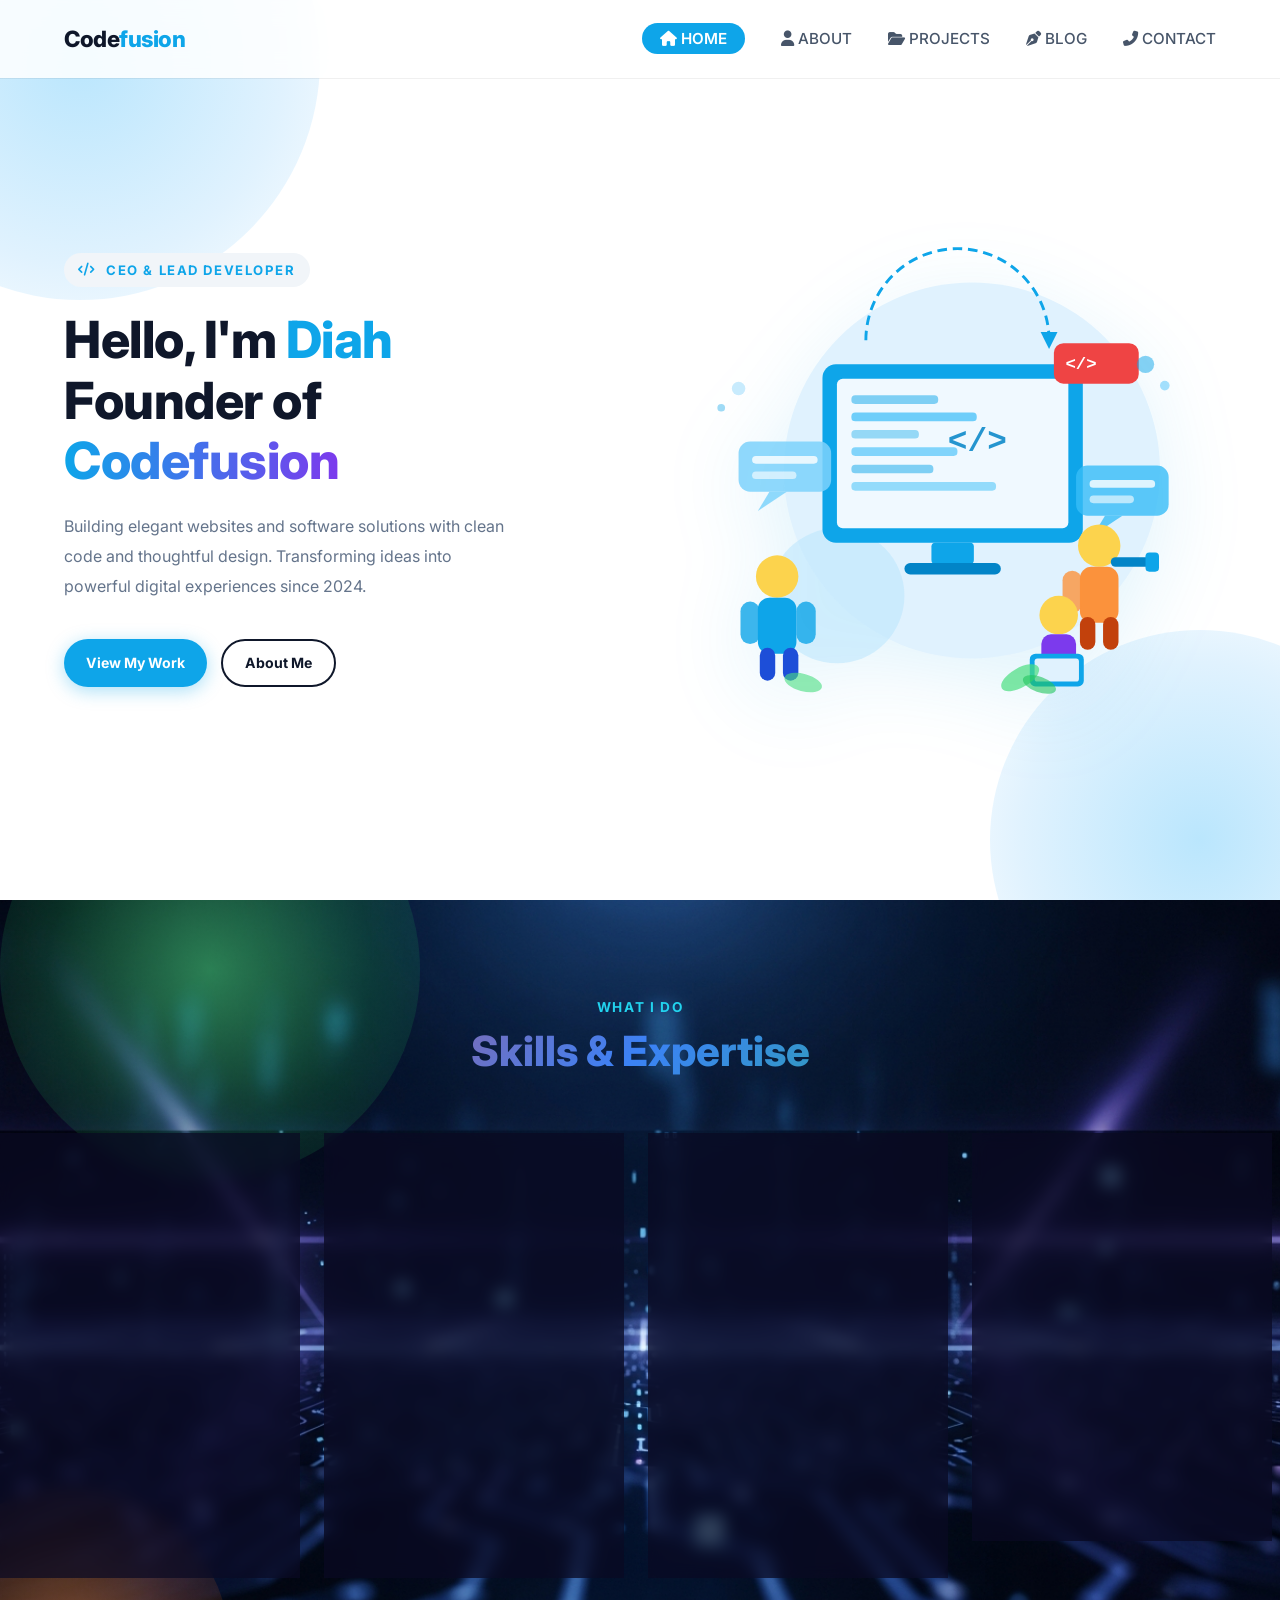
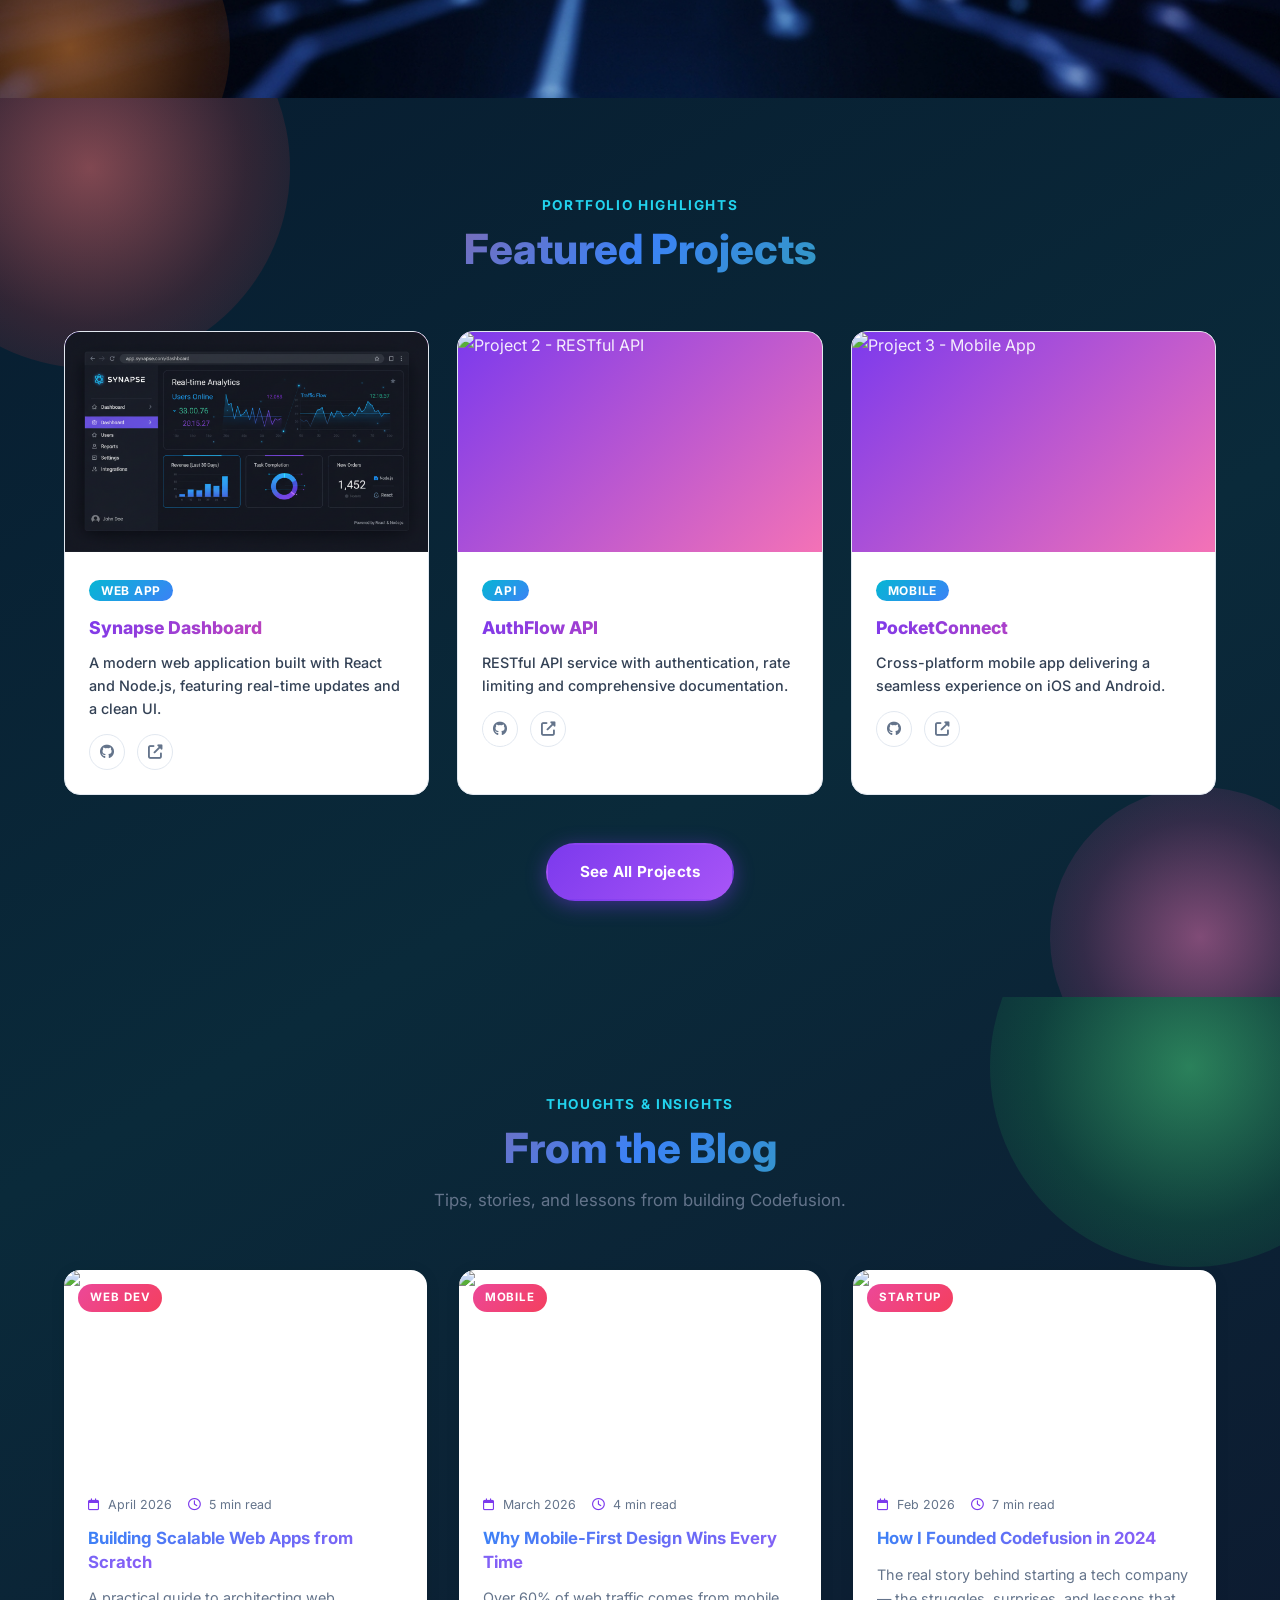
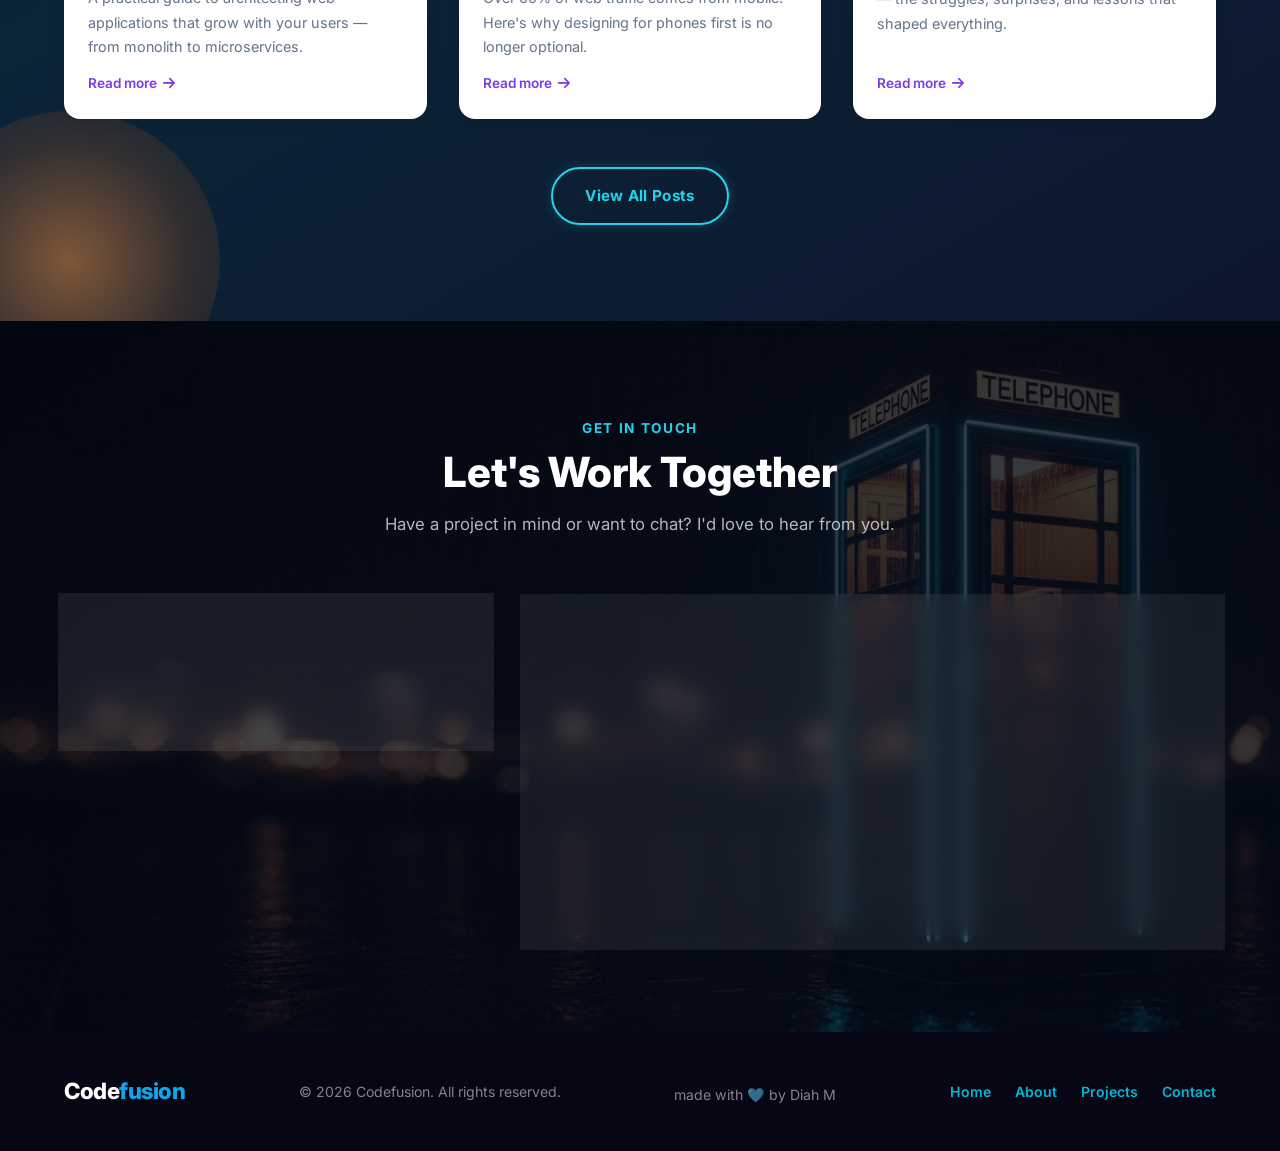
==== commit 9594d2ec: "fix: restore Diah name on contact cards" ====
--- a/portfolio/index.html
+++ b/portfolio/index.html
@@ -374,7 +374,7 @@
               </div>
               <div class="contact-text">
                 <h4>Email</h4>
-                <a href="mailto:bazumnoma254@gmail.com" class="contact-name-link">bazumnoma254@gmail.com</a>
+                <a href="mailto:bazumnoma254@gmail.com" class="contact-name-link">Diah</a>
               </div>
             </div>
             <div class="contact-item-card">
@@ -385,7 +385,7 @@
               </div>
               <div class="contact-text">
                 <h4>WhatsApp</h4>
-                <a href="https://wa.me/254746362415" target="_blank" class="contact-name-link">+254 746 362 415</a>
+                <a href="https://wa.me/254746362415" target="_blank" class="contact-name-link">Diah</a>
               </div>
             </div>
           </div>
--- a/portfolio/css/style.css
+++ b/portfolio/css/style.css
@@ -106,7 +106,7 @@
 #featured  { background: #ffffff; position: relative; overflow: hidden; }
 #blog      { background: #f8fafc; position: relative; overflow: hidden; }
 #contact   {
-  background: url('images/contact-bg.png') center/cover no-repeat !important;
+  background: url('../images/contact-bg.png') center/cover no-repeat !important;
   position: relative;
   overflow: hidden;
 }
@@ -805,38 +805,48 @@
   align-items: start;
 }
 
-/* 2-column row for Email / WhatsApp */
+/* Inline contact channels row */
 .contact-items-row {
-  display: grid;
-  grid-template-columns: repeat(2, 1fr);
+  display: flex;
+  flex-direction: column;
   gap: 12px;
 }
 .contact-item-card {
   display: flex;
-  flex-direction: column;
-  align-items: center;
-  text-align: center;
-  gap: 8px;
-  padding: 16px 10px;
-  border-radius: 14px;
+  flex-direction: row;
+  align-items: center;
+  gap: 12px;
+  padding: 10px 14px;
+  border-radius: 50px;
   background: rgba(255,255,255,0.08);
   border: 1px solid rgba(255,255,255,0.14);
   backdrop-filter: blur(8px);
   -webkit-backdrop-filter: blur(8px);
 }
 .contact-item-card h4 {
-  font-size: 0.72rem;
-  font-weight: 700;
-  color: rgba(255,255,255,0.6);
+  font-size: 0.75rem;
+  font-weight: 700;
+  color: rgba(255,255,255,0.55);
   text-transform: uppercase;
   letter-spacing: 0.07em;
   margin: 0;
+  white-space: nowrap;
 }
 .contact-item-card a,
 .contact-item-card span {
-  font-size: 0.82rem;
+  font-size: 0.88rem;
   font-weight: 600;
   color: #ffffff;
+}
+.contact-item-card .contact-icon-wrap {
+  flex-shrink: 0;
+  width: 36px;
+  height: 36px;
+}
+.contact-item-card .contact-text {
+  display: flex;
+  flex-direction: column;
+  gap: 1px;
 }
 
 .contact-item {
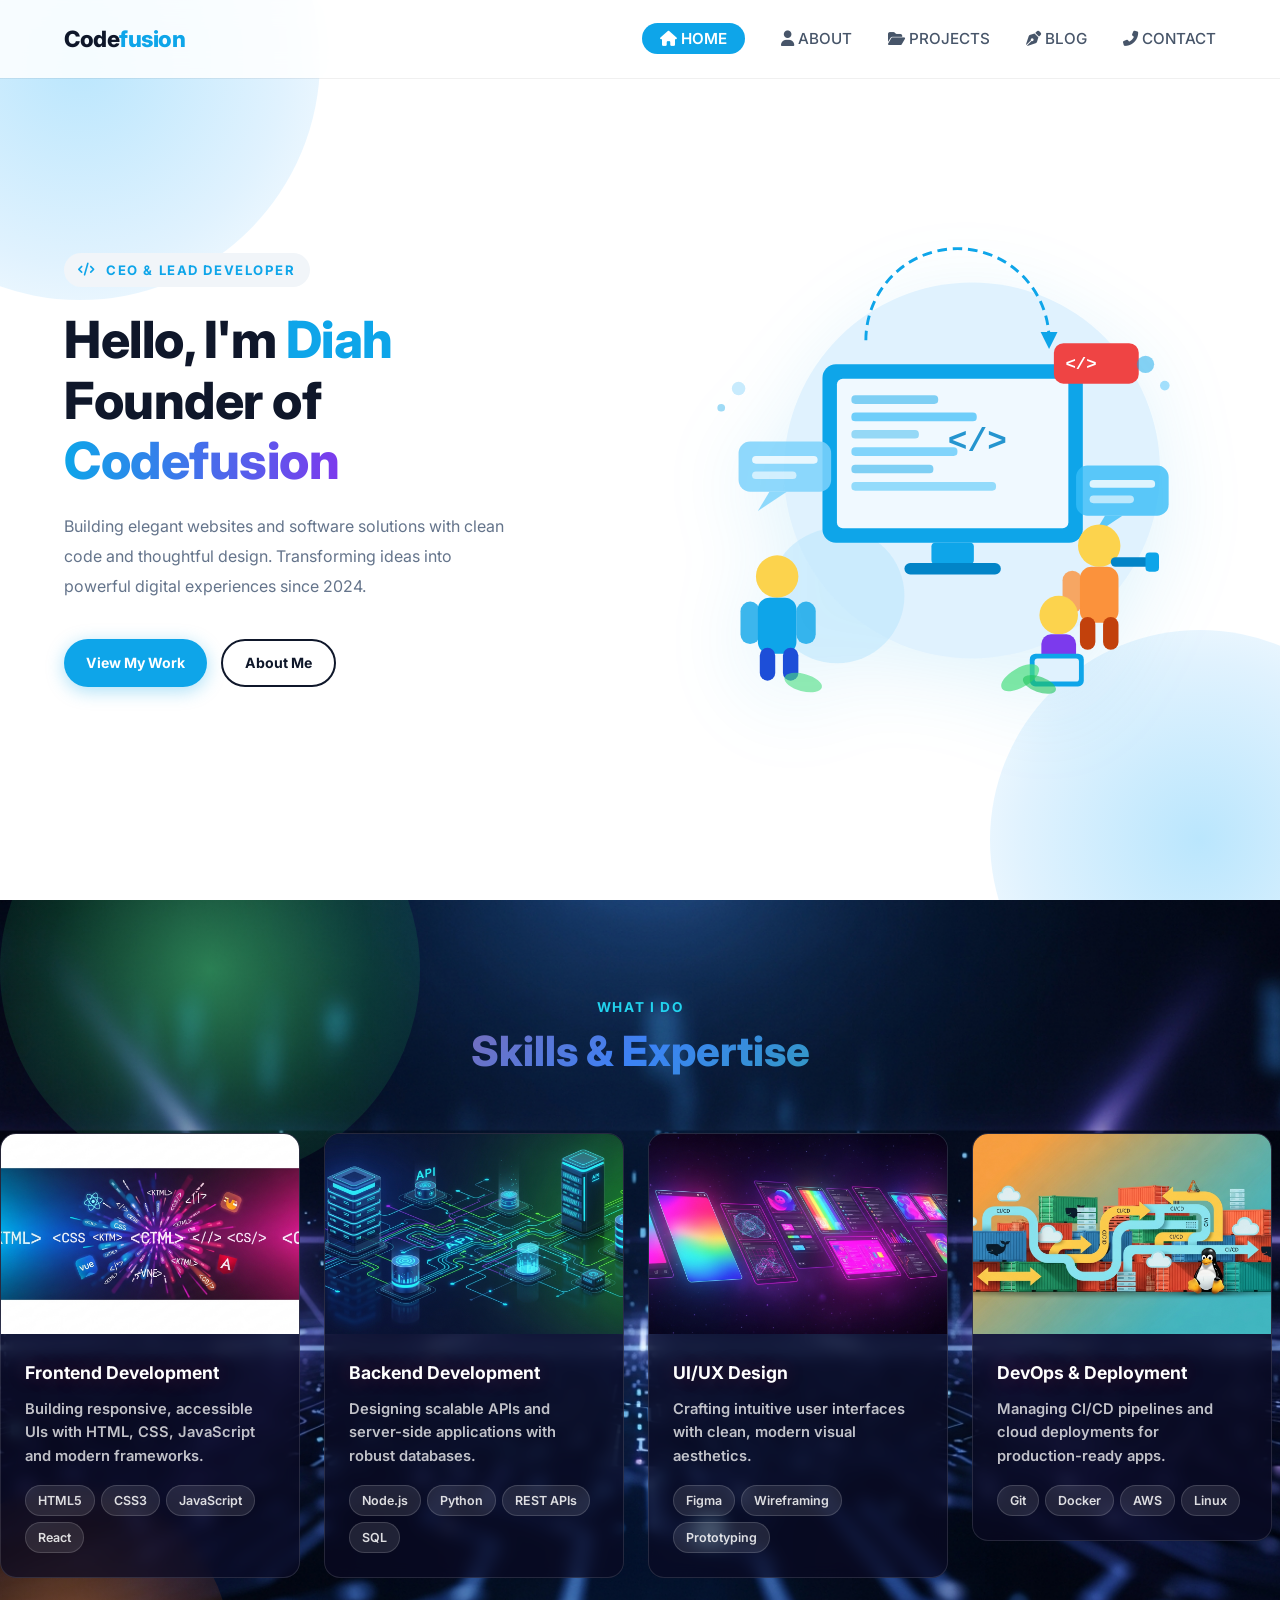
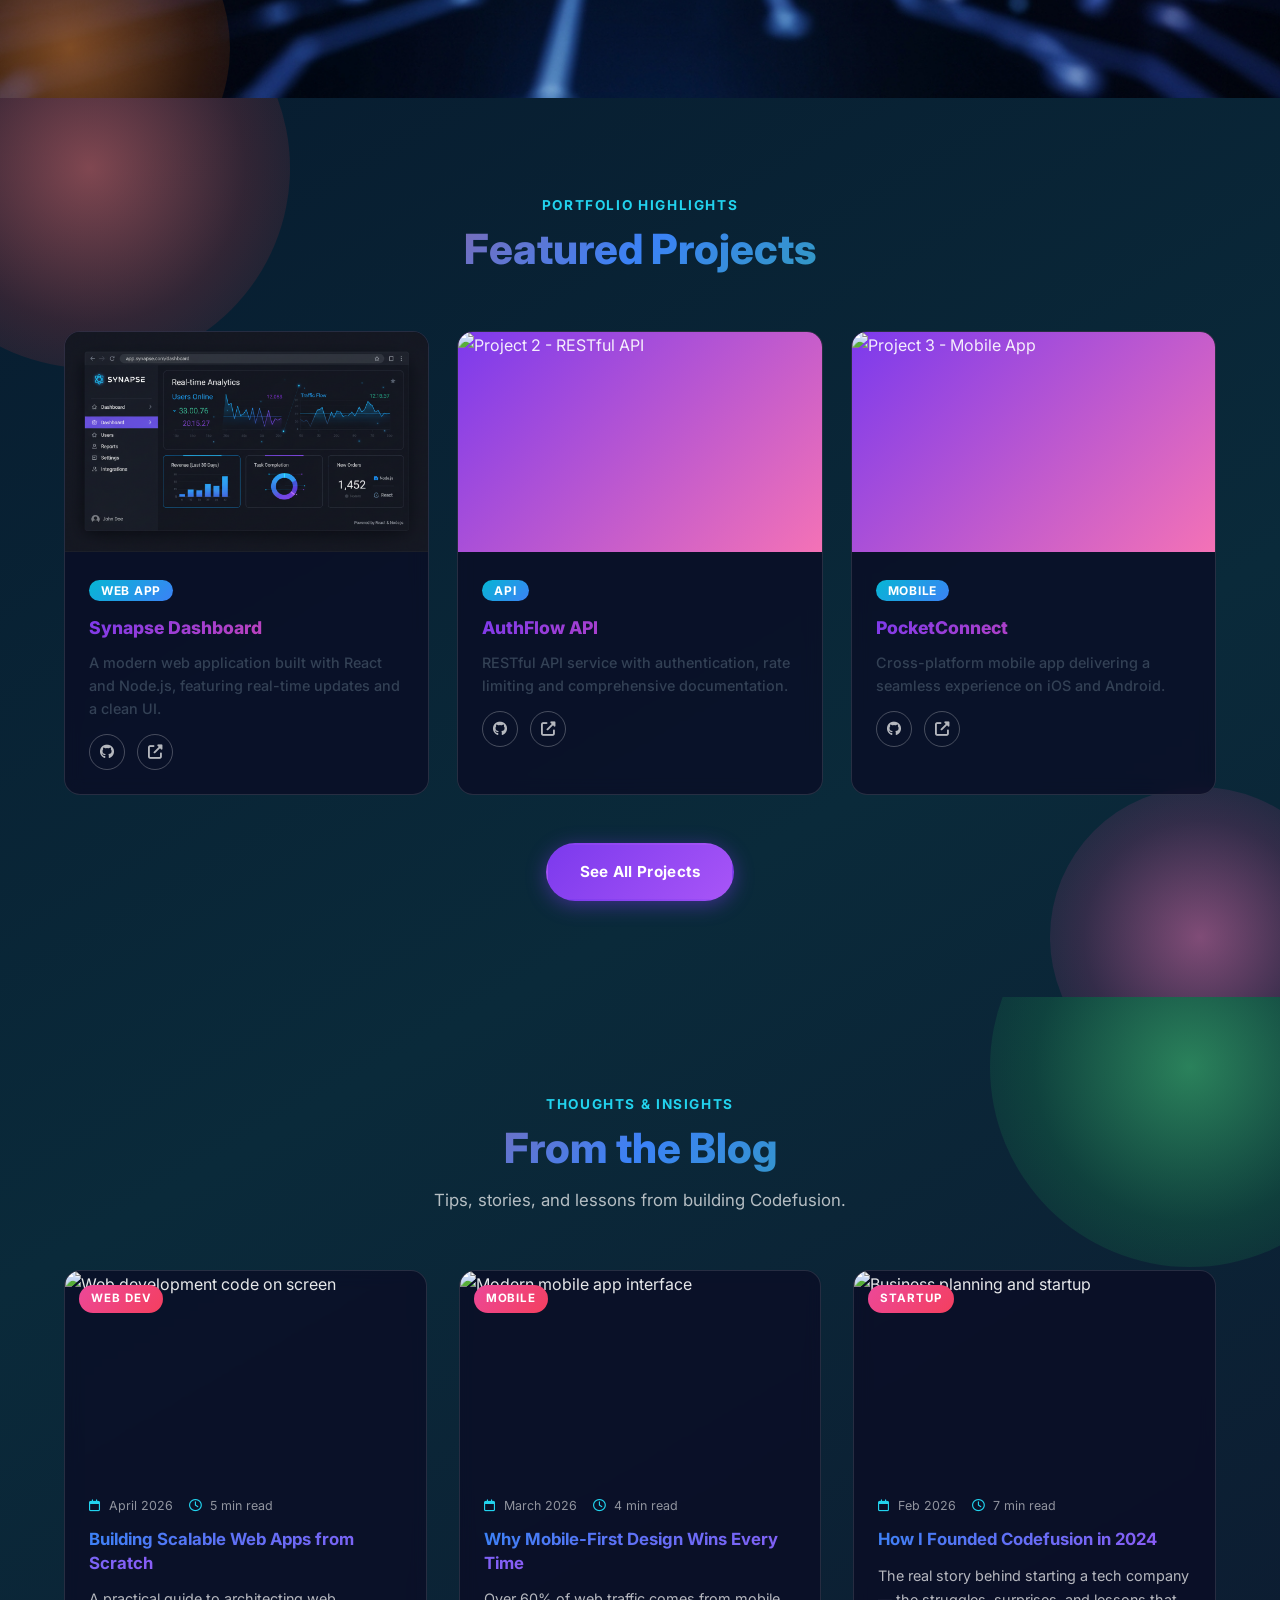
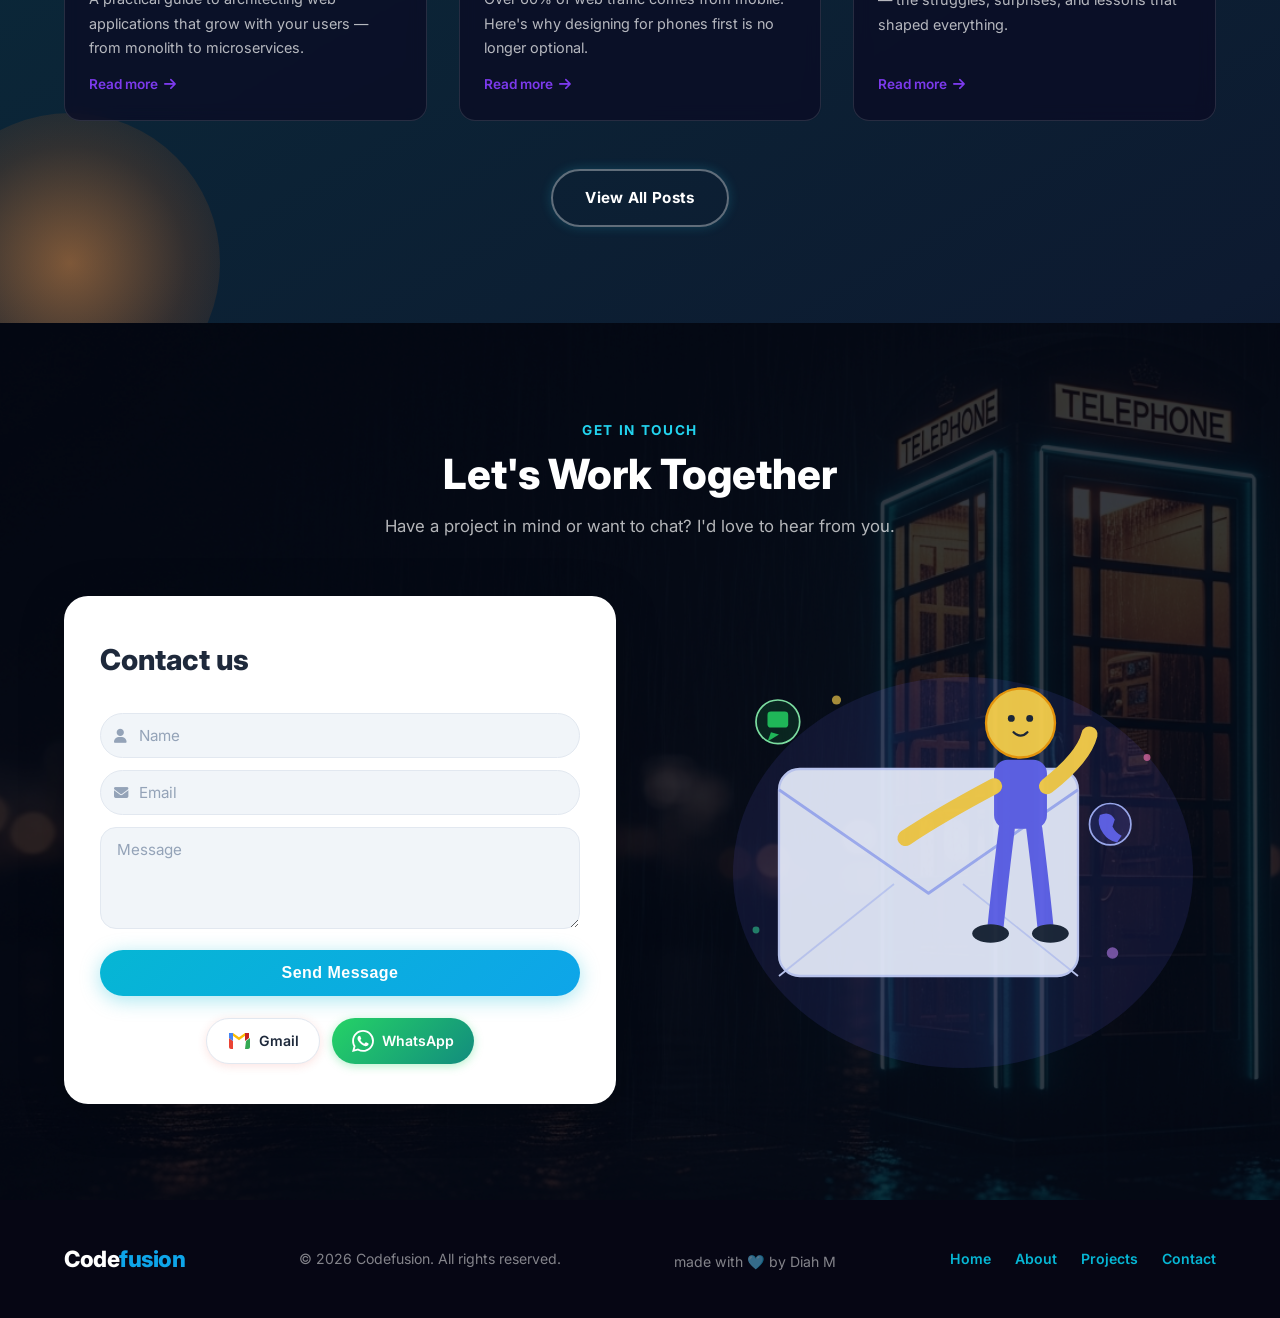
==== commit 0bf6881e: "Redesign contact section, dark glass cards for projects & blog" ====
--- a/portfolio/index.html
+++ b/portfolio/index.html
@@ -4,8 +4,8 @@
   <meta charset="UTF-8" />
   <meta name="viewport" content="width=device-width, initial-scale=1.0" />
   <title>Codefusion | Portfolio</title>
-  <link rel="stylesheet" href="css/style.css?v=11" />
-  <link rel="stylesheet" href="css/responsive.css?v=5" />
+  <link rel="stylesheet" href="css/style.css?v=12" />
+  <link rel="stylesheet" href="css/responsive.css?v=6" />
   <link rel="stylesheet" href="https://cdnjs.cloudflare.com/ajax/libs/font-awesome/6.4.0/css/all.min.css" />
   <link href="https://fonts.googleapis.com/css2?family=Inter:wght@300;400;500;600;700;800&display=swap" rel="stylesheet" />
   <link rel="stylesheet" href="https://cdn.jsdelivr.net/npm/swiper@11/swiper-bundle.min.css" />
@@ -360,68 +360,101 @@
         <p class="section-desc">Have a project in mind or want to chat? I'd love to hear from you.</p>
       </div>
       <div class="contact-grid">
-        <div class="contact-info">
-          <div class="contact-items-row">
-            <div class="contact-item-card">
-              <div class="contact-icon-wrap icon-gmail">
-                <svg viewBox="0 0 48 48" xmlns="http://www.w3.org/2000/svg" width="22" height="22">
+
+        <!-- Form card -->
+        <div class="contact-form-wrap">
+          <h3 class="contact-us-title">Contact us</h3>
+          <form class="contact-form" id="contact-form">
+            <input type="hidden" name="access_key" value="7b432833-789e-406f-94f8-5f247b471fb8" />
+            <input type="hidden" name="subject" value="New message from your Codefusion portfolio" />
+            <input type="hidden" name="from_name" value="Codefusion Portfolio" />
+            <div class="form-group form-group-icon">
+              <i class="fas fa-user form-field-icon"></i>
+              <input type="text" id="name" name="name" placeholder="Name" required />
+            </div>
+            <div class="form-group form-group-icon">
+              <i class="fas fa-envelope form-field-icon"></i>
+              <input type="email" id="email" name="email" placeholder="Email" required />
+            </div>
+            <div class="form-group">
+              <textarea id="message" name="message" rows="4" placeholder="Message" required></textarea>
+            </div>
+            <button type="submit" class="btn btn-contact btn-full" id="submit-btn">
+              Send Message
+            </button>
+            <p class="form-success" id="form-success" style="display:none;">
+              <i class="fas fa-check-circle"></i> Message sent! I'll get back to you within 24 hours.
+            </p>
+            <p class="form-error" id="form-error" style="display:none;">
+              <i class="fas fa-exclamation-circle"></i> Something went wrong. Please try again.
+            </p>
+            <!-- Direct contact icons below button -->
+            <div class="contact-direct-row">
+              <a href="mailto:bazumnoma254@gmail.com" class="contact-direct-btn contact-direct-gmail" title="Email Diah">
+                <svg viewBox="0 0 48 48" xmlns="http://www.w3.org/2000/svg" width="24" height="24">
                   <path fill="#EA4335" d="M6 40h6V23.8L4 18v18c0 2.2 1.8 4 4 4z"/>
                   <path fill="#34A853" d="M36 40h6c2.2 0 4-1.8 4-4V18l-8 5.8z"/>
                   <path fill="#FBBC04" d="M36 8l-12 8.7L12 8H4l20 14.5L44 8z"/>
                   <path fill="#4285F4" d="M4 18l8 5.8V8H4z"/>
                   <path fill="#C5221F" d="M44 8h-8v15.8l8-5.8z"/>
                 </svg>
-              </div>
-              <div class="contact-text">
-                <h4>Email</h4>
-                <a href="mailto:bazumnoma254@gmail.com" class="contact-name-link">Diah</a>
-              </div>
-            </div>
-            <div class="contact-item-card">
-              <div class="contact-icon-wrap icon-whatsapp">
+                <span>Gmail</span>
+              </a>
+              <a href="https://wa.me/254746362415" target="_blank" class="contact-direct-btn contact-direct-wa" title="WhatsApp Diah">
                 <svg viewBox="0 0 24 24" xmlns="http://www.w3.org/2000/svg" width="22" height="22" fill="#fff">
                   <path d="M17.472 14.382c-.297-.149-1.758-.867-2.03-.967-.273-.099-.471-.148-.67.15-.197.297-.767.966-.94 1.164-.173.199-.347.223-.644.075-.297-.15-1.255-.463-2.39-1.475-.883-.788-1.48-1.761-1.653-2.059-.173-.297-.018-.458.13-.606.134-.133.298-.347.446-.52.149-.174.198-.298.298-.497.099-.198.05-.371-.025-.52-.075-.149-.669-1.612-.916-2.207-.242-.579-.487-.5-.669-.51-.173-.008-.371-.01-.57-.01-.198 0-.52.074-.792.372-.272.297-1.04 1.016-1.04 2.479 0 1.462 1.065 2.875 1.213 3.074.149.198 2.096 3.2 5.077 4.487.709.306 1.262.489 1.694.625.712.227 1.36.195 1.871.118.571-.085 1.758-.719 2.006-1.413.248-.694.248-1.289.173-1.413-.074-.124-.272-.198-.57-.347m-5.421 7.403h-.004a9.87 9.87 0 0 1-5.031-1.378l-.361-.214-3.741.982.998-3.648-.235-.374a9.86 9.86 0 0 1-1.51-5.26c.001-5.45 4.436-9.884 9.888-9.884 2.64 0 5.122 1.03 6.988 2.898a9.825 9.825 0 0 1 2.893 6.994c-.003 5.45-4.437 9.884-9.885 9.884m8.413-18.297A11.815 11.815 0 0 0 12.05 0C5.495 0 .16 5.335.157 11.892c0 2.096.547 4.142 1.588 5.945L.057 24l6.305-1.654a11.882 11.882 0 0 0 5.683 1.448h.005c6.554 0 11.89-5.335 11.893-11.893a11.821 11.821 0 0 0-3.48-8.413Z"/>
                 </svg>
-              </div>
-              <div class="contact-text">
-                <h4>WhatsApp</h4>
-                <a href="https://wa.me/254746362415" target="_blank" class="contact-name-link">Diah</a>
-              </div>
-            </div>
-          </div>
-        </div>
-        <form class="contact-form" id="contact-form">
-          <input type="hidden" name="access_key" value="7b432833-789e-406f-94f8-5f247b471fb8" />
-          <input type="hidden" name="subject" value="New message from your Codefusion portfolio" />
-          <input type="hidden" name="from_name" value="Codefusion Portfolio" />
-          <div class="form-row">
-            <div class="form-group">
-              <label for="name">Your Name</label>
-              <input type="text" id="name" name="name" placeholder="Diah M." required />
-            </div>
-            <div class="form-group">
-              <label for="email">Email Address</label>
-              <input type="email" id="email" name="email" placeholder="diahm@example.com" required />
-            </div>
-            <div class="form-group">
-              <label for="inquiry">Subject</label>
-              <input type="text" id="inquiry" name="inquiry" placeholder="e.g. Website design..." />
-            </div>
-          </div>
-          <div class="form-group">
-            <label for="message">Message</label>
-            <textarea id="message" name="message" rows="4" placeholder="Tell me about your project..." required></textarea>
-          </div>
-          <button type="submit" class="btn btn-primary btn-full" id="submit-btn">
-            <i class="fas fa-paper-plane"></i> Send Message
-          </button>
-          <p class="form-success" id="form-success" style="display:none;">
-            <i class="fas fa-check-circle"></i> Message sent! I'll get back to you within 24 hours.
-          </p>
-          <p class="form-error" id="form-error" style="display:none;">
-            <i class="fas fa-exclamation-circle"></i> Something went wrong. Please try again.
-          </p>
-        </form>
+                <span>WhatsApp</span>
+              </a>
+            </div>
+          </form>
+        </div>
+
+        <!-- Illustration -->
+        <div class="contact-illustration" aria-hidden="true">
+          <svg viewBox="0 0 480 420" xmlns="http://www.w3.org/2000/svg" width="100%" height="100%">
+            <!-- Background blob -->
+            <ellipse cx="260" cy="230" rx="200" ry="170" fill="rgba(99,102,241,0.13)" />
+            <!-- Envelope body -->
+            <rect x="100" y="140" width="260" height="180" rx="18" fill="#e8eeff" stroke="#c7d2fe" stroke-width="2"/>
+            <!-- Envelope flap -->
+            <path d="M100 158 L230 248 L360 158" fill="none" stroke="#a5b4fc" stroke-width="2.5" stroke-linejoin="round"/>
+            <!-- Envelope bottom fold lines -->
+            <line x1="100" y1="320" x2="200" y2="240" stroke="#c7d2fe" stroke-width="1.5"/>
+            <line x1="360" y1="320" x2="260" y2="240" stroke="#c7d2fe" stroke-width="1.5"/>
+            <!-- Person body -->
+            <circle cx="310" cy="100" r="30" fill="#fcd34d" stroke="#f59e0b" stroke-width="2"/>
+            <!-- Person face details -->
+            <circle cx="302" cy="96" r="3" fill="#1e293b"/>
+            <circle cx="318" cy="96" r="3" fill="#1e293b"/>
+            <path d="M304 108 Q310 114 316 108" fill="none" stroke="#1e293b" stroke-width="2" stroke-linecap="round"/>
+            <!-- Person torso -->
+            <rect x="287" y="132" width="46" height="60" rx="12" fill="#6366f1"/>
+            <!-- Left arm holding envelope -->
+            <path d="M287 155 Q240 180 210 200" stroke="#fcd34d" stroke-width="14" stroke-linecap="round" fill="none"/>
+            <!-- Right arm up -->
+            <path d="M333 155 Q365 130 370 110" stroke="#fcd34d" stroke-width="14" stroke-linecap="round" fill="none"/>
+            <!-- Legs -->
+            <path d="M298 192 Q292 240 288 280" stroke="#6366f1" stroke-width="14" stroke-linecap="round" fill="none"/>
+            <path d="M322 192 Q328 240 332 280" stroke="#6366f1" stroke-width="14" stroke-linecap="round" fill="none"/>
+            <!-- Shoes -->
+            <ellipse cx="284" cy="283" rx="16" ry="8" fill="#1e293b"/>
+            <ellipse cx="336" cy="283" rx="16" ry="8" fill="#1e293b"/>
+            <!-- Phone icon floating -->
+            <rect x="370" y="170" width="36" height="36" rx="18" fill="rgba(99,102,241,0.18)" stroke="#a5b4fc" stroke-width="1.5"/>
+            <path d="M379 180 Q388 176 392 184 L390 190 Q393 196 398 198 L394 204 Q386 202 382 196 Q376 188 379 180Z" fill="#6366f1"/>
+            <!-- Message icon floating -->
+            <rect x="80" y="80" width="38" height="38" rx="19" fill="rgba(34,197,94,0.15)" stroke="#86efac" stroke-width="1.5"/>
+            <rect x="90" y="90" width="18" height="14" rx="3" fill="#22c55e"/>
+            <path d="M93 108 L90 116 L100 110" fill="#22c55e"/>
+            <!-- Stars / sparkles -->
+            <circle cx="150" cy="80" r="4" fill="#fcd34d" opacity="0.7"/>
+            <circle cx="390" cy="300" r="5" fill="#c084fc" opacity="0.6"/>
+            <circle cx="80" cy="280" r="3" fill="#34d399" opacity="0.6"/>
+            <circle cx="420" cy="130" r="3" fill="#f472b6" opacity="0.7"/>
+          </svg>
+        </div>
+
       </div>
     </div>
   </section>
--- a/portfolio/css/style.css
+++ b/portfolio/css/style.css
@@ -103,8 +103,8 @@
   position: relative;
   z-index: 1;
 }
-#featured  { background: #ffffff; position: relative; overflow: hidden; }
-#blog      { background: #f8fafc; position: relative; overflow: hidden; }
+#featured  { background: linear-gradient(135deg, #0a0a20 0%, #10103a 50%, #0a1a30 100%); position: relative; overflow: hidden; }
+#blog      { background: linear-gradient(135deg, #0d1a2a 0%, #0a0a20 50%, #12103a 100%); position: relative; overflow: hidden; }
 #contact   {
   background: url('../images/contact-bg.png') center/cover no-repeat !important;
   position: relative;
@@ -568,6 +568,25 @@
   border: 1px solid rgba(255,255,255,0.15);
 }
 
+/* Featured & Blog — dark section overrides */
+#featured .section-label,
+#blog .section-label { color: var(--cyan); }
+#featured .section-title,
+#blog .section-title { color: #ffffff; }
+#featured .section-desc,
+#blog .section-desc { color: rgba(255,255,255,0.7); }
+#featured .btn-outline,
+#blog .btn-outline {
+  border-color: rgba(255,255,255,0.35);
+  color: #ffffff;
+}
+#featured .btn-outline:hover,
+#blog .btn-outline:hover {
+  background: rgba(255,255,255,0.1);
+  border-color: var(--cyan);
+  color: var(--cyan);
+}
+
 .skill-card {
   background: var(--white);
   border: 1px solid var(--border);
@@ -649,15 +668,18 @@
 }
 
 .project-card {
-  background: var(--white);
-  border: 1px solid var(--border);
+  background: rgba(10, 10, 35, 0.72);
+  border: 1px solid rgba(255, 255, 255, 0.12);
+  backdrop-filter: blur(8px);
+  -webkit-backdrop-filter: blur(8px);
   border-radius: var(--radius);
   overflow: hidden;
   transition: var(--transition);
 }
 .project-card:hover {
   transform: translateY(-6px);
-  box-shadow: var(--shadow-lg);
+  box-shadow: 0 8px 40px rgba(99,102,241,0.3);
+  border-color: rgba(255,255,255,0.25);
 }
 .project-card.hide { display: none; }
 
@@ -719,11 +741,12 @@
   font-size: 1.1rem;
   font-weight: 700;
   margin: 10px 0 8px;
+  color: #ffffff;
 }
 
 .project-info p {
   font-size: 0.9rem;
-  color: var(--text-light);
+  color: rgba(255,255,255,0.7);
   line-height: 1.6;
   margin-bottom: 14px;
 }
@@ -735,12 +758,13 @@
   margin-bottom: 14px;
 }
 .tech-stack span {
-  background: var(--gray-light);
-  color: var(--text-light);
+  background: rgba(255,255,255,0.1);
+  color: rgba(255,255,255,0.85);
   font-size: 0.75rem;
   font-weight: 500;
   padding: 3px 10px;
   border-radius: 50px;
+  border: 1px solid rgba(255,255,255,0.15);
 }
 
 .project-links {
@@ -750,18 +774,18 @@
 
 .link-icon {
   width: 36px; height: 36px;
-  border: 1.5px solid var(--border);
+  border: 1.5px solid rgba(255,255,255,0.25);
   border-radius: 50%;
   display: flex;
   align-items: center;
   justify-content: center;
-  color: var(--text-light);
+  color: rgba(255,255,255,0.7);
   font-size: 0.9rem;
   transition: var(--transition);
 }
 .link-icon:hover {
-  border-color: var(--primary);
-  color: var(--primary);
+  border-color: var(--cyan);
+  color: var(--cyan);
   transform: translateY(-2px);
 }
 
@@ -796,166 +820,62 @@
 }
 
 /* ===== CONTACT ===== */
-.contact { background: var(--gray-light); }
-
 .contact-grid {
   display: grid;
-  grid-template-columns: 1fr 1.6fr;
-  gap: 36px;
-  align-items: start;
-}
-
-/* Inline contact channels row */
-.contact-items-row {
-  display: flex;
-  flex-direction: column;
-  gap: 12px;
-}
-.contact-item-card {
-  display: flex;
-  flex-direction: row;
-  align-items: center;
-  gap: 12px;
-  padding: 10px 14px;
-  border-radius: 50px;
-  background: rgba(255,255,255,0.08);
-  border: 1px solid rgba(255,255,255,0.14);
-  backdrop-filter: blur(8px);
-  -webkit-backdrop-filter: blur(8px);
-}
-.contact-item-card h4 {
-  font-size: 0.75rem;
-  font-weight: 700;
-  color: rgba(255,255,255,0.55);
-  text-transform: uppercase;
-  letter-spacing: 0.07em;
-  margin: 0;
-  white-space: nowrap;
-}
-.contact-item-card a,
-.contact-item-card span {
-  font-size: 0.88rem;
-  font-weight: 600;
-  color: #ffffff;
-}
-.contact-item-card .contact-icon-wrap {
-  flex-shrink: 0;
-  width: 36px;
-  height: 36px;
-}
-.contact-item-card .contact-text {
-  display: flex;
-  flex-direction: column;
-  gap: 1px;
-}
-
-.contact-item {
-  display: flex;
-  align-items: flex-start;
-  gap: 16px;
+  grid-template-columns: 1fr 1fr;
+  gap: 48px;
+  align-items: center;
+}
+
+/* Left: white card wrapping the form */
+.contact-form-wrap {
+  background: #ffffff;
+  border-radius: 24px;
+  padding: 40px 36px;
+  box-shadow: 0 8px 48px rgba(0,0,0,0.18);
+}
+
+.contact-us-title {
+  font-size: 1.8rem;
+  font-weight: 800;
+  color: #1e293b;
   margin-bottom: 28px;
 }
-.contact-icon-wrap {
-  width: 42px; height: 42px;
-  border-radius: 12px;
+
+/* Right: illustration container */
+.contact-illustration {
   display: flex;
   align-items: center;
   justify-content: center;
-  flex-shrink: 0;
-  transition: transform 0.2s, box-shadow 0.2s;
-}
-.contact-icon-wrap:hover { transform: scale(1.08); }
-
-/* Gmail — white background to show real multicolor logo */
-.icon-gmail {
-  background: #ffffff;
-  box-shadow: 0 4px 14px rgba(234, 67, 53, 0.2);
-  border: 1.5px solid #f1f1f1;
-}
-/* WhatsApp — official green */
-.icon-whatsapp {
-  background: linear-gradient(135deg, #25D366 0%, #128C7E 100%);
-  box-shadow: 0 4px 14px rgba(37, 211, 102, 0.4);
-}
-/* Clock */
-.icon-clock {
-  background: linear-gradient(135deg, #6366f1 0%, #4f46e5 100%);
-  box-shadow: 0 4px 14px rgba(99, 102, 241, 0.35);
-}
-.contact-item h4 {
-  font-size: 0.85rem;
-  font-weight: 600;
-  color: var(--text-light);
-  text-transform: uppercase;
-  letter-spacing: 0.06em;
-  margin-bottom: 2px;
-}
-.contact-item a, .contact-item span {
-  font-size: 0.95rem;
-  color: var(--text);
-}
-
-.contact-name-link {
-  font-size: 1rem;
-  font-weight: 700;
-  color: var(--primary) !important;
-  text-decoration: none;
-  letter-spacing: 0.04em;
-  transition: color 0.2s, text-shadow 0.2s;
-}
-.contact-name-link:hover {
-  color: var(--cyan) !important;
-  text-shadow: 0 0 10px rgba(34,211,238,0.5);
-}
-
-.social-links {
-  display: flex;
-  gap: 12px;
-  margin-top: 8px;
-}
-
-.social-btn {
-  width: 48px; height: 48px;
-  border: none;
-  border-radius: 50%;
-  display: flex;
-  align-items: center;
-  justify-content: center;
-  color: #fff;
-  font-size: 1.15rem;
-  transition: transform 0.2s, box-shadow 0.2s;
-  text-decoration: none;
-}
-.social-btn:hover { transform: translateY(-4px) scale(1.08); }
-
-/* Gmail social button — white bg to show real colors */
-.social-btn-gmail {
-  background: #ffffff;
-  box-shadow: 0 4px 14px rgba(234, 67, 53, 0.25);
-  border: 1.5px solid #f1f1f1;
-}
-.social-btn-gmail:hover {
-  box-shadow: 0 6px 20px rgba(234, 67, 53, 0.4);
-}
-
-/* WhatsApp social button */
-.social-btn-whatsapp {
-  background: linear-gradient(135deg, #25D366 0%, #128C7E 100%);
-  box-shadow: 0 4px 14px rgba(37, 211, 102, 0.45);
-  font-size: 1.3rem;
-}
-.social-btn-whatsapp:hover {
-  box-shadow: 0 6px 20px rgba(37, 211, 102, 0.6);
+  opacity: 0.92;
 }
 
 /* ===== FORM ===== */
 .contact-form {
-  background: rgba(255,255,255,0.07);
-  border: 1px solid rgba(255,255,255,0.13);
-  backdrop-filter: blur(10px);
-  -webkit-backdrop-filter: blur(10px);
-  padding: 20px;
-  border-radius: var(--radius);
+  background: transparent;
+  border: none;
+  backdrop-filter: none;
+  -webkit-backdrop-filter: none;
+  padding: 0;
+  border-radius: 0;
+}
+
+/* Input with leading icon */
+.form-group-icon {
+  position: relative;
+}
+.form-field-icon {
+  position: absolute;
+  left: 14px;
+  top: 50%;
+  transform: translateY(-50%);
+  color: #94a3b8;
+  font-size: 0.9rem;
+  pointer-events: none;
+  z-index: 1;
+}
+.form-group-icon input {
+  padding-left: 38px !important;
 }
 
 .form-row {
@@ -997,7 +917,7 @@
   box-shadow: 0 0 0 3px rgba(108,99,255,0.12);
 }
 
-/* ===== CONTACT DARK BG OVERRIDES ===== */
+/* ===== CONTACT OVERRIDES ===== */
 #contact .section-label   { color: var(--cyan); }
 #contact .section-title   {
   color: #ffffff;
@@ -1007,27 +927,86 @@
   background-clip: unset;
 }
 #contact .section-desc    { color: rgba(255,255,255,0.7); }
-#contact .btn-primary {
+
+/* Inputs inside the white card stay light */
+.contact-form-wrap .form-group input,
+.contact-form-wrap .form-group textarea {
+  background: #f1f5f9;
+  border-color: #e2e8f0;
+  border-radius: 50px;
+  color: #1e293b;
+}
+.contact-form-wrap .form-group textarea {
+  border-radius: 16px;
+}
+.contact-form-wrap .form-group input::placeholder,
+.contact-form-wrap .form-group textarea::placeholder { color: #94a3b8; }
+.contact-form-wrap .form-group input:focus,
+.contact-form-wrap .form-group textarea:focus {
+  border-color: #06b6d4;
+  box-shadow: 0 0 0 3px rgba(6,182,212,0.15);
+  background: #ffffff;
+}
+
+/* Send Message button — teal pill */
+.btn-contact {
+  width: 100%;
+  padding: 14px 24px;
+  border: none;
+  border-radius: 50px;
   background: linear-gradient(135deg, #06b6d4, #0ea5e9);
-  box-shadow: 0 4px 20px rgba(6,182,212,0.4);
-}
-#contact .btn-primary:hover {
-  box-shadow: 0 8px 32px rgba(6,182,212,0.6);
-}
-#contact .contact-name-link { color: var(--cyan) !important; }
-#contact .form-group label { color: rgba(255,255,255,0.85); }
-#contact .form-group input,
-#contact .form-group textarea {
-  background: rgba(255,255,255,0.08);
-  border-color: rgba(255,255,255,0.18);
   color: #ffffff;
-}
-#contact .form-group input::placeholder,
-#contact .form-group textarea::placeholder { color: rgba(255,255,255,0.4); }
-#contact .form-group input:focus,
-#contact .form-group textarea:focus {
-  border-color: var(--cyan);
-  box-shadow: 0 0 0 3px rgba(34,211,238,0.15);
+  font-size: 1rem;
+  font-weight: 700;
+  cursor: pointer;
+  letter-spacing: 0.03em;
+  transition: var(--transition);
+  box-shadow: 0 4px 20px rgba(6,182,212,0.35);
+  margin-bottom: 4px;
+}
+.btn-contact:hover {
+  box-shadow: 0 8px 32px rgba(6,182,212,0.55);
+  transform: translateY(-2px);
+}
+
+/* Direct contact icons row below button */
+.contact-direct-row {
+  display: flex;
+  gap: 12px;
+  justify-content: center;
+  margin-top: 18px;
+}
+.contact-direct-btn {
+  display: flex;
+  align-items: center;
+  gap: 8px;
+  padding: 10px 20px;
+  border-radius: 50px;
+  font-size: 0.88rem;
+  font-weight: 600;
+  text-decoration: none;
+  transition: transform 0.2s, box-shadow 0.2s;
+}
+.contact-direct-btn span { line-height: 1; }
+.contact-direct-gmail {
+  background: #ffffff;
+  color: #1e293b;
+  border: 1.5px solid #e2e8f0;
+  box-shadow: 0 2px 10px rgba(234,67,53,0.15);
+}
+.contact-direct-gmail:hover {
+  box-shadow: 0 4px 18px rgba(234,67,53,0.3);
+  transform: translateY(-2px);
+}
+.contact-direct-wa {
+  background: linear-gradient(135deg, #25D366, #128C7E);
+  color: #ffffff;
+  border: none;
+  box-shadow: 0 2px 10px rgba(37,211,102,0.35);
+}
+.contact-direct-wa:hover {
+  box-shadow: 0 4px 18px rgba(37,211,102,0.55);
+  transform: translateY(-2px);
 }
 
 .form-success {
@@ -1267,17 +1246,20 @@
 }
 
 .blog-card {
-  background: var(--white);
+  background: rgba(10, 10, 35, 0.72);
+  border: 1px solid rgba(255, 255, 255, 0.12);
+  backdrop-filter: blur(8px);
+  -webkit-backdrop-filter: blur(8px);
   border-radius: var(--radius);
   overflow: hidden;
-  box-shadow: 0 2px 16px rgba(0,0,0,0.07);
   transition: var(--transition);
   display: flex;
   flex-direction: column;
 }
 .blog-card:hover {
   transform: translateY(-6px);
-  box-shadow: var(--shadow-lg);
+  box-shadow: 0 8px 40px rgba(99,102,241,0.3);
+  border-color: rgba(255,255,255,0.25);
 }
 
 .blog-img {
@@ -1317,26 +1299,26 @@
   display: flex;
   gap: 16px;
   font-size: 0.78rem;
-  color: var(--text-light);
-}
-.blog-meta i { margin-right: 5px; color: var(--primary); }
+  color: rgba(255,255,255,0.55);
+}
+.blog-meta i { margin-right: 5px; color: var(--cyan); }
 
 .blog-body h3 {
   font-size: 1.05rem;
   font-weight: 700;
   line-height: 1.4;
-  color: var(--text);
+  color: #ffffff;
 }
 .blog-body h3 a {
   color: inherit;
   text-decoration: none;
   transition: color 0.2s;
 }
-.blog-body h3 a:hover { color: var(--primary); }
+.blog-body h3 a:hover { color: var(--cyan); }
 
 .blog-body p {
   font-size: 0.9rem;
-  color: var(--text-light);
+  color: rgba(255,255,255,0.7);
   line-height: 1.7;
   flex: 1;
 }
--- a/portfolio/css/responsive.css
+++ b/portfolio/css/responsive.css
@@ -164,11 +164,12 @@
   }
 
   /* Contact */
-  .contact-form { padding: 16px; }
+  .contact-grid { grid-template-columns: 1fr; gap: 28px; }
+  .contact-illustration { display: none; }
+  .contact-form-wrap { padding: 28px 22px; }
   .form-row { grid-template-columns: 1fr; }
   .form-row .form-group:last-child { grid-column: auto; }
-  .contact-items-row { grid-template-columns: 1fr 1fr; }
-  .contact-grid { gap: 20px; }
+  .contact-direct-row { flex-direction: column; align-items: stretch; }
 
   /* Footer */
   .footer-inner {
@@ -224,7 +225,9 @@
   /* Contact form — stack fully on tiny screens */
   .form-row { grid-template-columns: 1fr; }
   .form-row .form-group:last-child { grid-column: auto; }
-  .contact-items-row { grid-template-columns: 1fr; }
+  .contact-form-wrap { padding: 24px 16px; }
+  .contact-us-title { font-size: 1.4rem; }
+  .contact-direct-btn { justify-content: center; }
 
   /* Filter bar */
   .filter-btns { gap: 8px; }
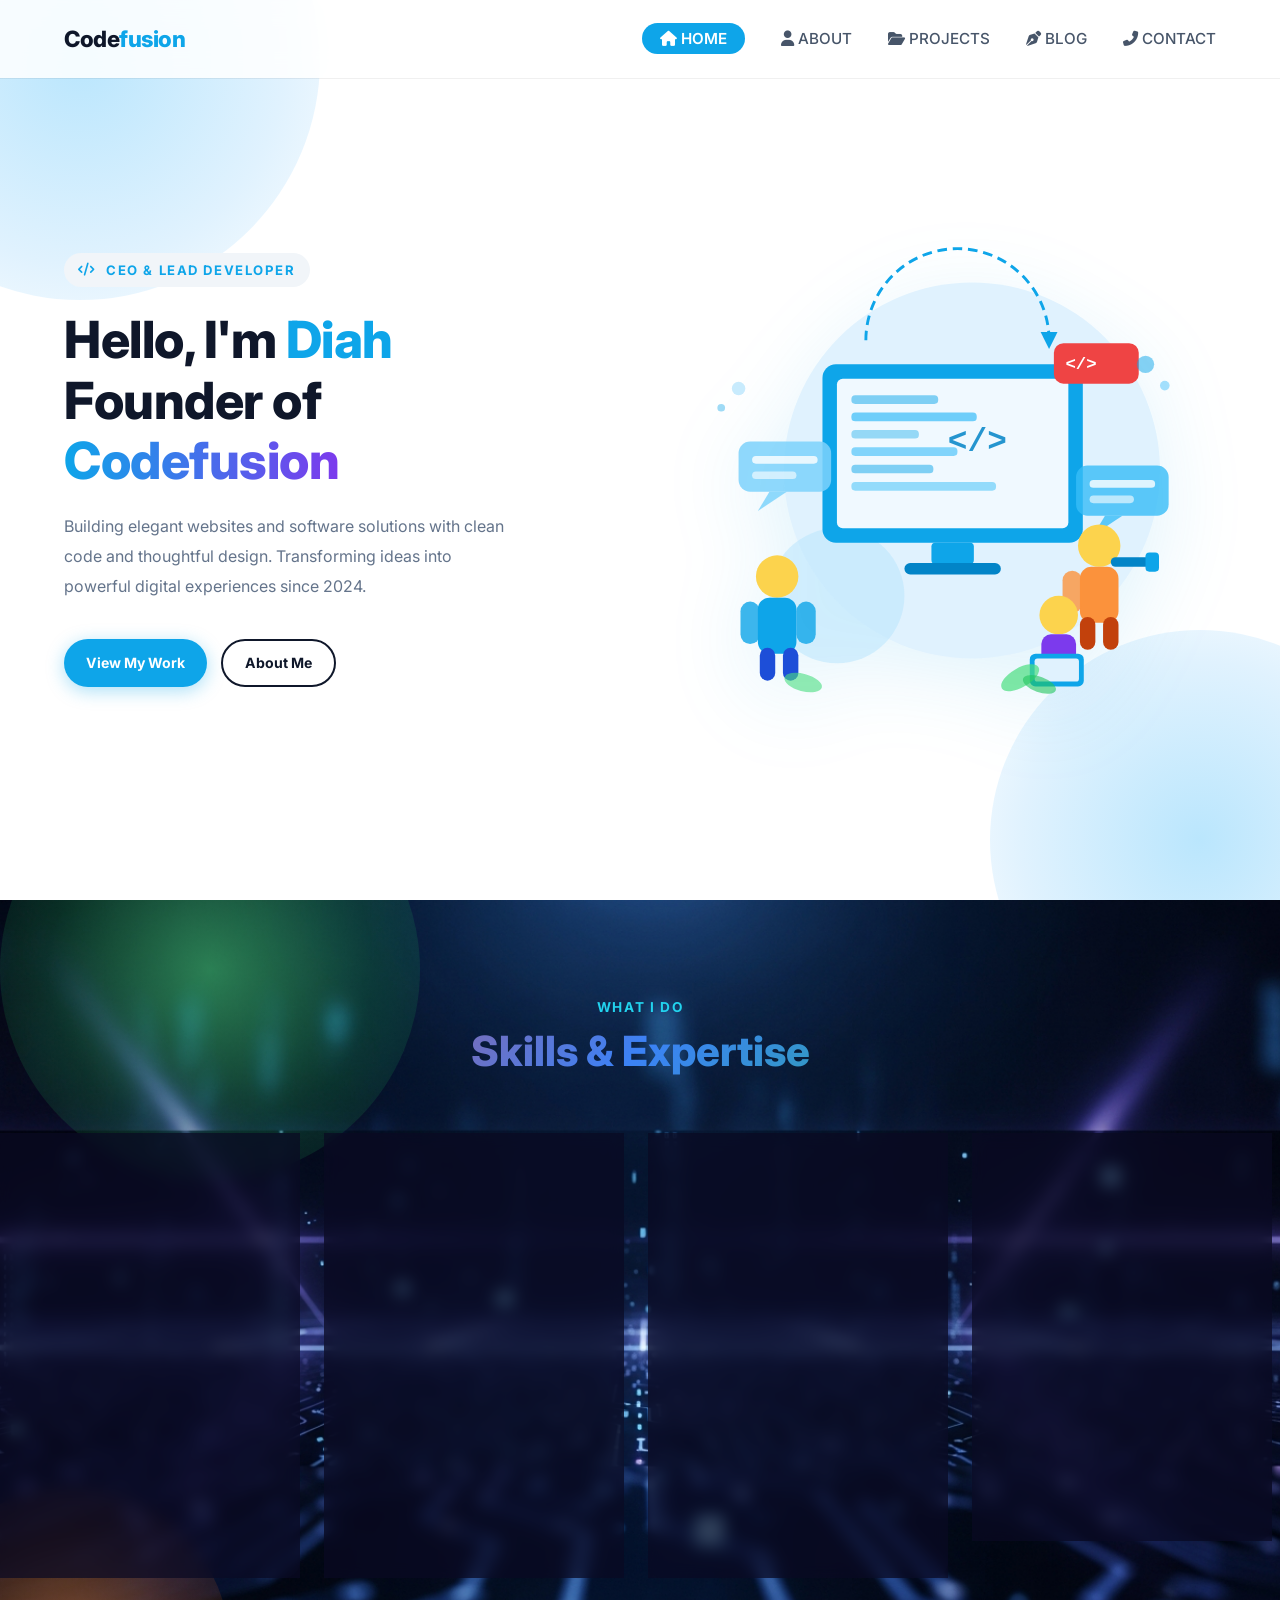
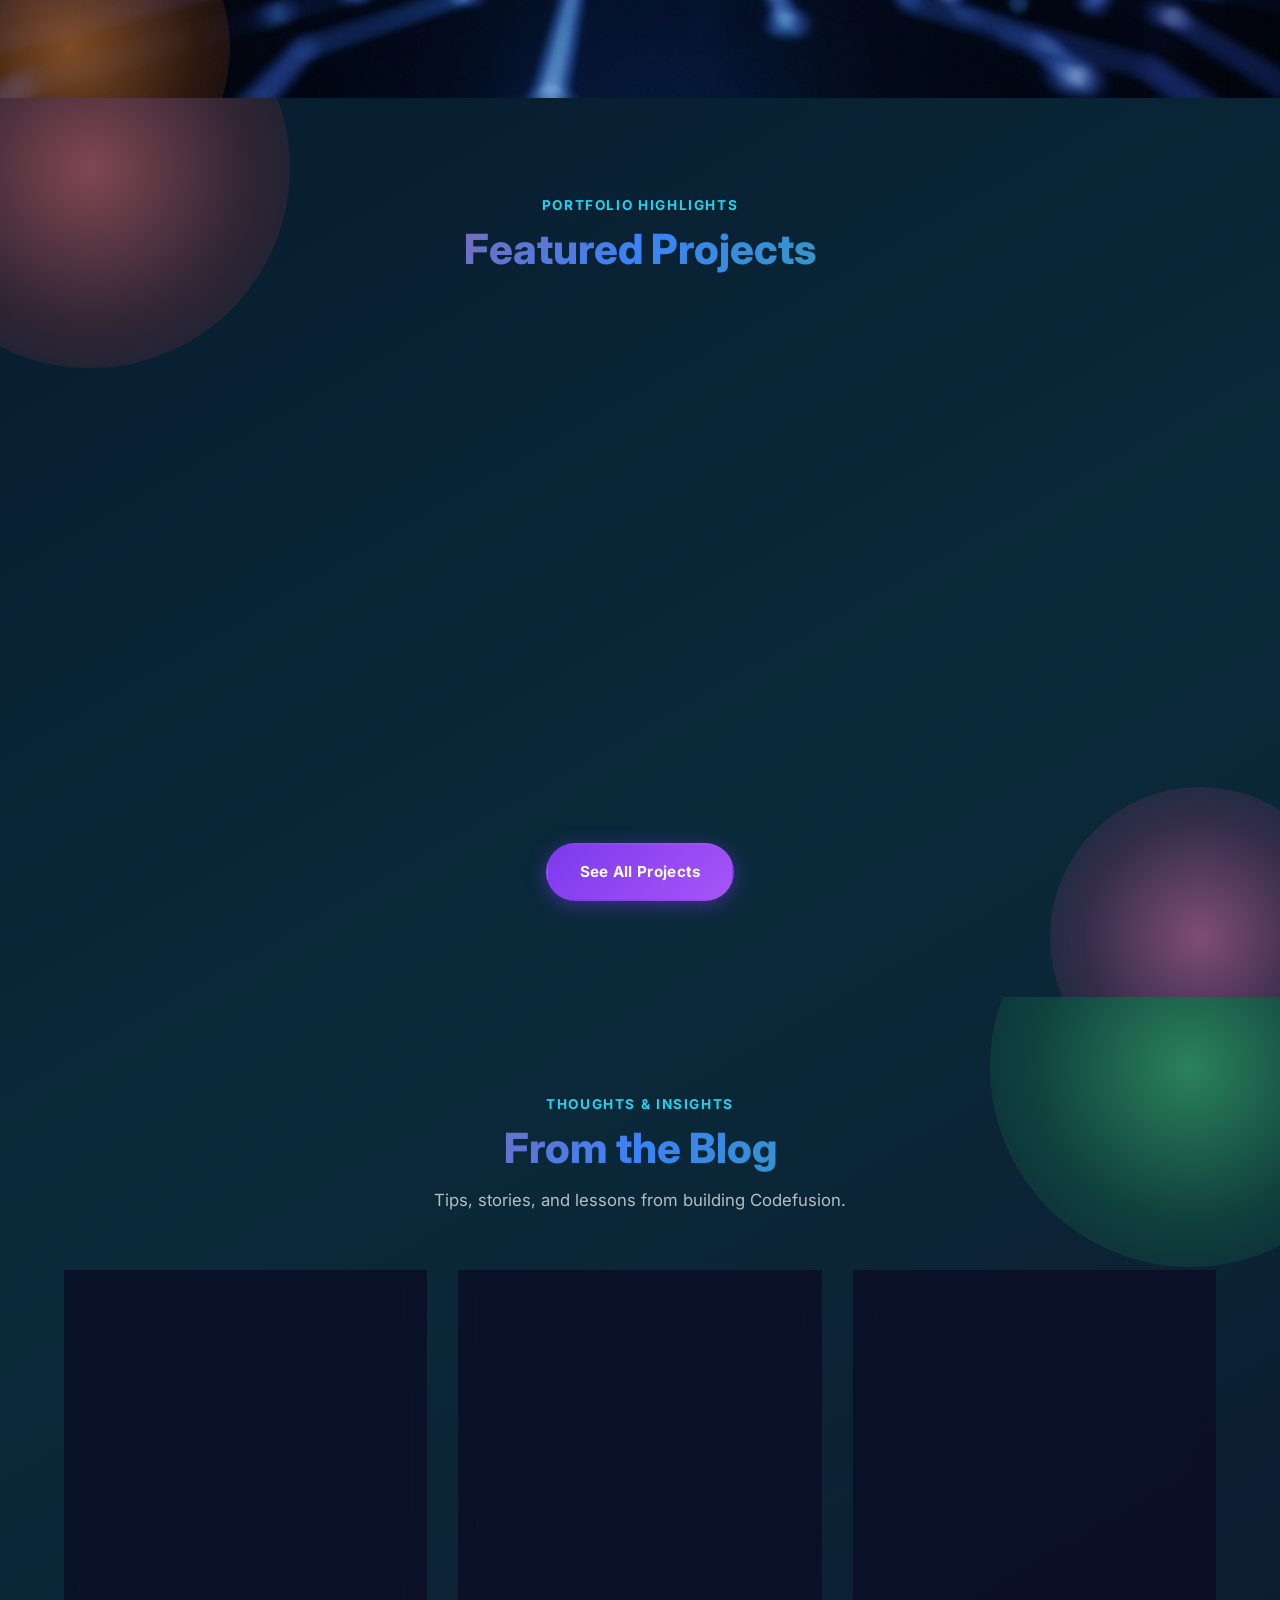
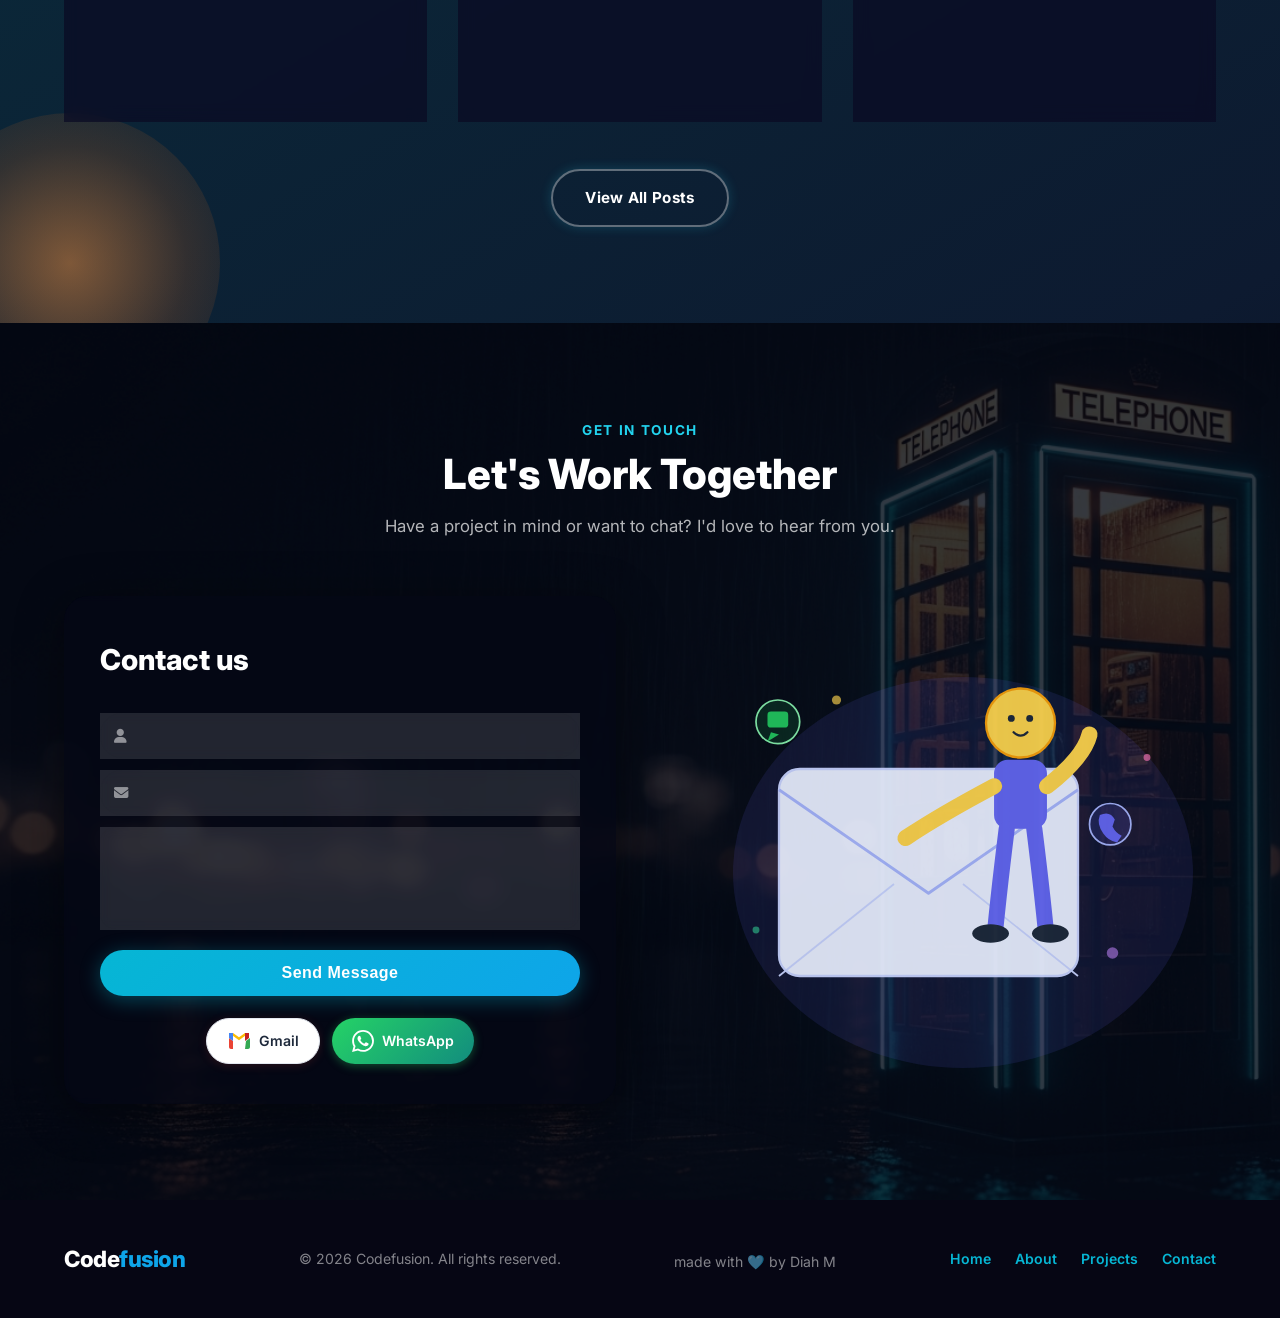
==== commit 1da6a8ab: "Contact card: tech-photo bg + frosted glass inputs, hide illustration on mobile" ====
--- a/portfolio/index.html
+++ b/portfolio/index.html
@@ -4,8 +4,8 @@
   <meta charset="UTF-8" />
   <meta name="viewport" content="width=device-width, initial-scale=1.0" />
   <title>Codefusion | Portfolio</title>
-  <link rel="stylesheet" href="css/style.css?v=12" />
-  <link rel="stylesheet" href="css/responsive.css?v=6" />
+  <link rel="stylesheet" href="css/style.css?v=13" />
+  <link rel="stylesheet" href="css/responsive.css?v=7" />
   <link rel="stylesheet" href="https://cdnjs.cloudflare.com/ajax/libs/font-awesome/6.4.0/css/all.min.css" />
   <link href="https://fonts.googleapis.com/css2?family=Inter:wght@300;400;500;600;700;800&display=swap" rel="stylesheet" />
   <link rel="stylesheet" href="https://cdn.jsdelivr.net/npm/swiper@11/swiper-bundle.min.css" />
--- a/portfolio/css/style.css
+++ b/portfolio/css/style.css
@@ -827,18 +827,34 @@
   align-items: center;
 }
 
-/* Left: white card wrapping the form */
+/* Left: tech-photo card wrapping the form */
 .contact-form-wrap {
-  background: #ffffff;
+  background: url('https://images.unsplash.com/photo-1518770660439-4636190af475?w=900&q=80') center/cover no-repeat;
   border-radius: 24px;
   padding: 40px 36px;
-  box-shadow: 0 8px 48px rgba(0,0,0,0.18);
+  box-shadow: 0 8px 48px rgba(0,0,0,0.4);
+  position: relative;
+  overflow: hidden;
+}
+.contact-form-wrap::before {
+  content: '';
+  position: absolute;
+  inset: 0;
+  background: rgba(5, 8, 22, 0.72);
+  backdrop-filter: blur(3px);
+  -webkit-backdrop-filter: blur(3px);
+  border-radius: 24px;
+  z-index: 0;
+}
+.contact-form-wrap > * {
+  position: relative;
+  z-index: 1;
 }
 
 .contact-us-title {
   font-size: 1.8rem;
   font-weight: 800;
-  color: #1e293b;
+  color: #ffffff;
   margin-bottom: 28px;
 }
 
@@ -928,24 +944,33 @@
 }
 #contact .section-desc    { color: rgba(255,255,255,0.7); }
 
-/* Inputs inside the white card stay light */
+/* Inputs inside the tech-photo card — frosted glass */
 .contact-form-wrap .form-group input,
 .contact-form-wrap .form-group textarea {
-  background: #f1f5f9;
-  border-color: #e2e8f0;
+  background: rgba(255,255,255,0.12);
+  border: 1.5px solid rgba(255,255,255,0.22);
   border-radius: 50px;
-  color: #1e293b;
+  color: #ffffff;
+  backdrop-filter: blur(6px);
+  -webkit-backdrop-filter: blur(6px);
 }
 .contact-form-wrap .form-group textarea {
   border-radius: 16px;
 }
 .contact-form-wrap .form-group input::placeholder,
-.contact-form-wrap .form-group textarea::placeholder { color: #94a3b8; }
+.contact-form-wrap .form-group textarea::placeholder { color: rgba(255,255,255,0.45); }
 .contact-form-wrap .form-group input:focus,
 .contact-form-wrap .form-group textarea:focus {
   border-color: #06b6d4;
-  box-shadow: 0 0 0 3px rgba(6,182,212,0.15);
-  background: #ffffff;
+  box-shadow: 0 0 0 3px rgba(6,182,212,0.2);
+  background: rgba(255,255,255,0.18);
+}
+.contact-form-wrap .form-field-icon { color: rgba(255,255,255,0.5); }
+.contact-direct-gmail {
+  background: rgba(255,255,255,0.15);
+  color: #ffffff;
+  border: 1.5px solid rgba(255,255,255,0.25);
+  box-shadow: 0 2px 10px rgba(0,0,0,0.2);
 }
 
 /* Send Message button — teal pill */
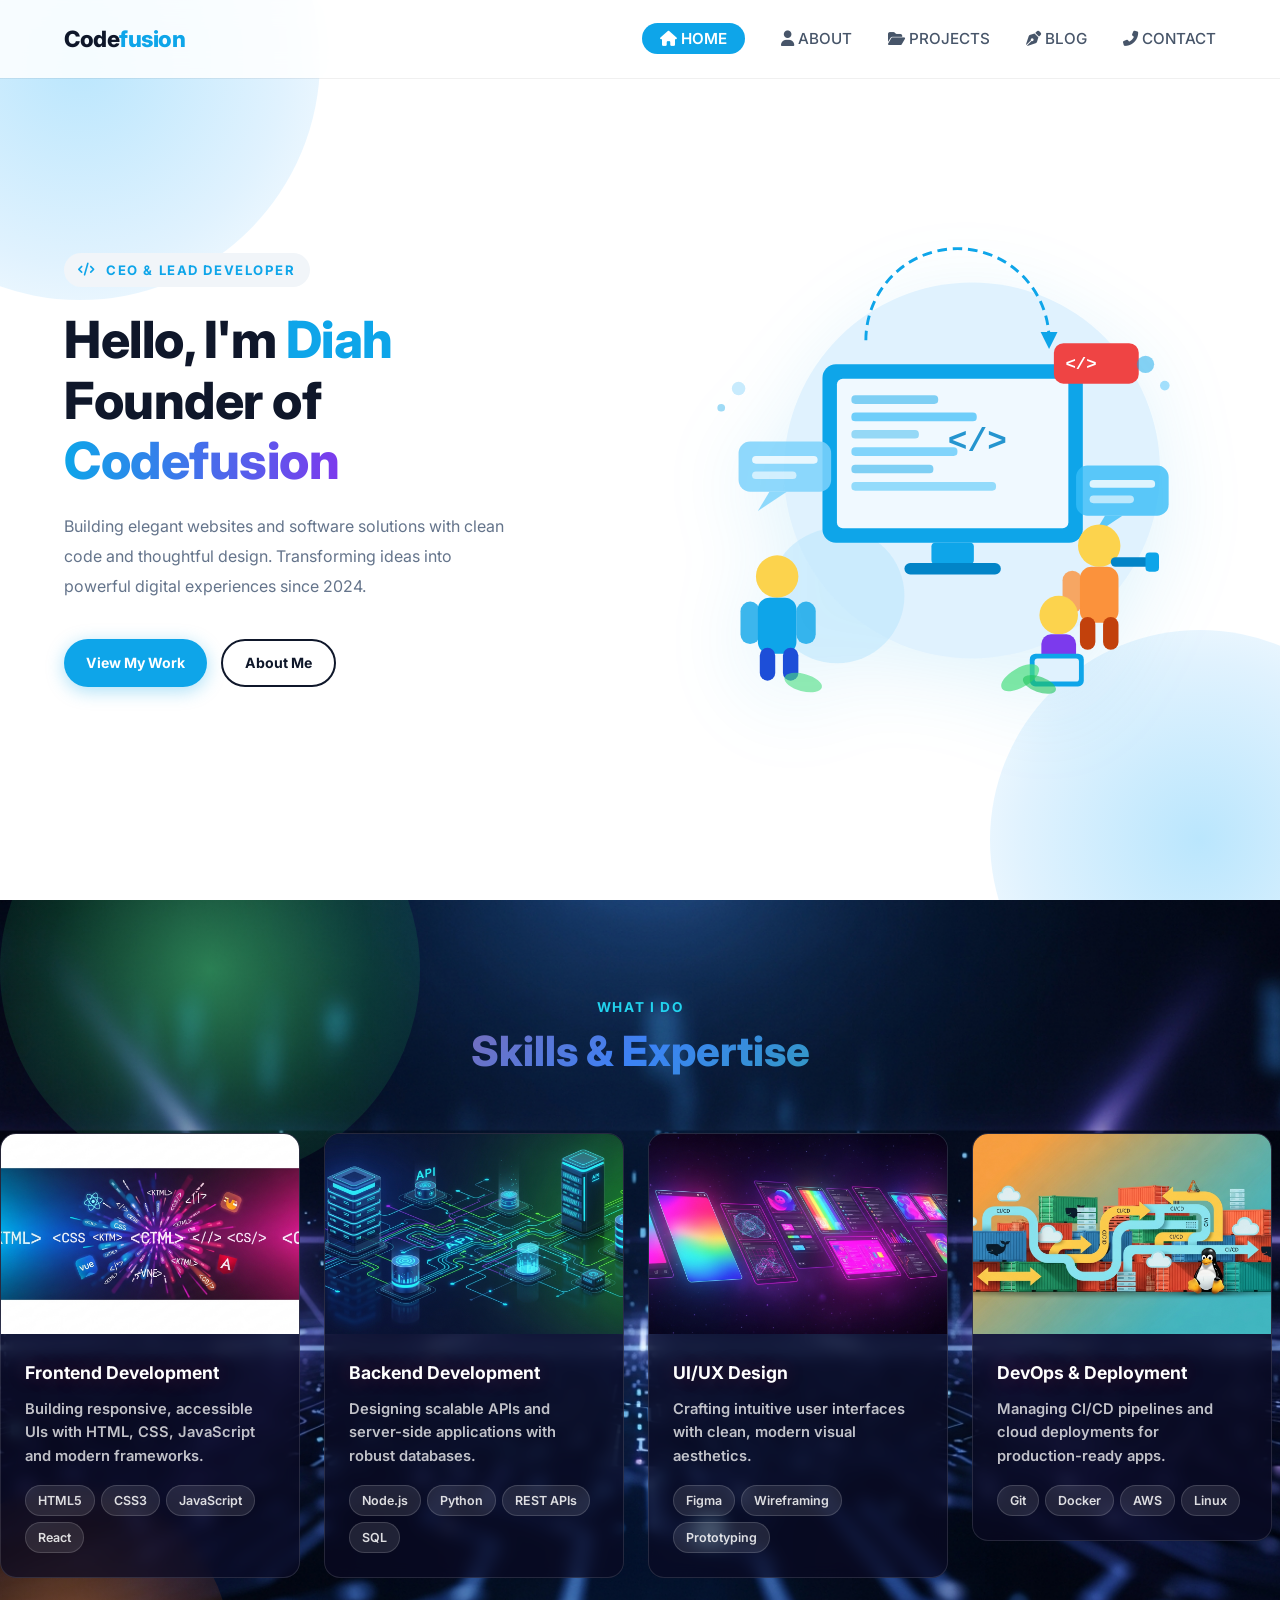
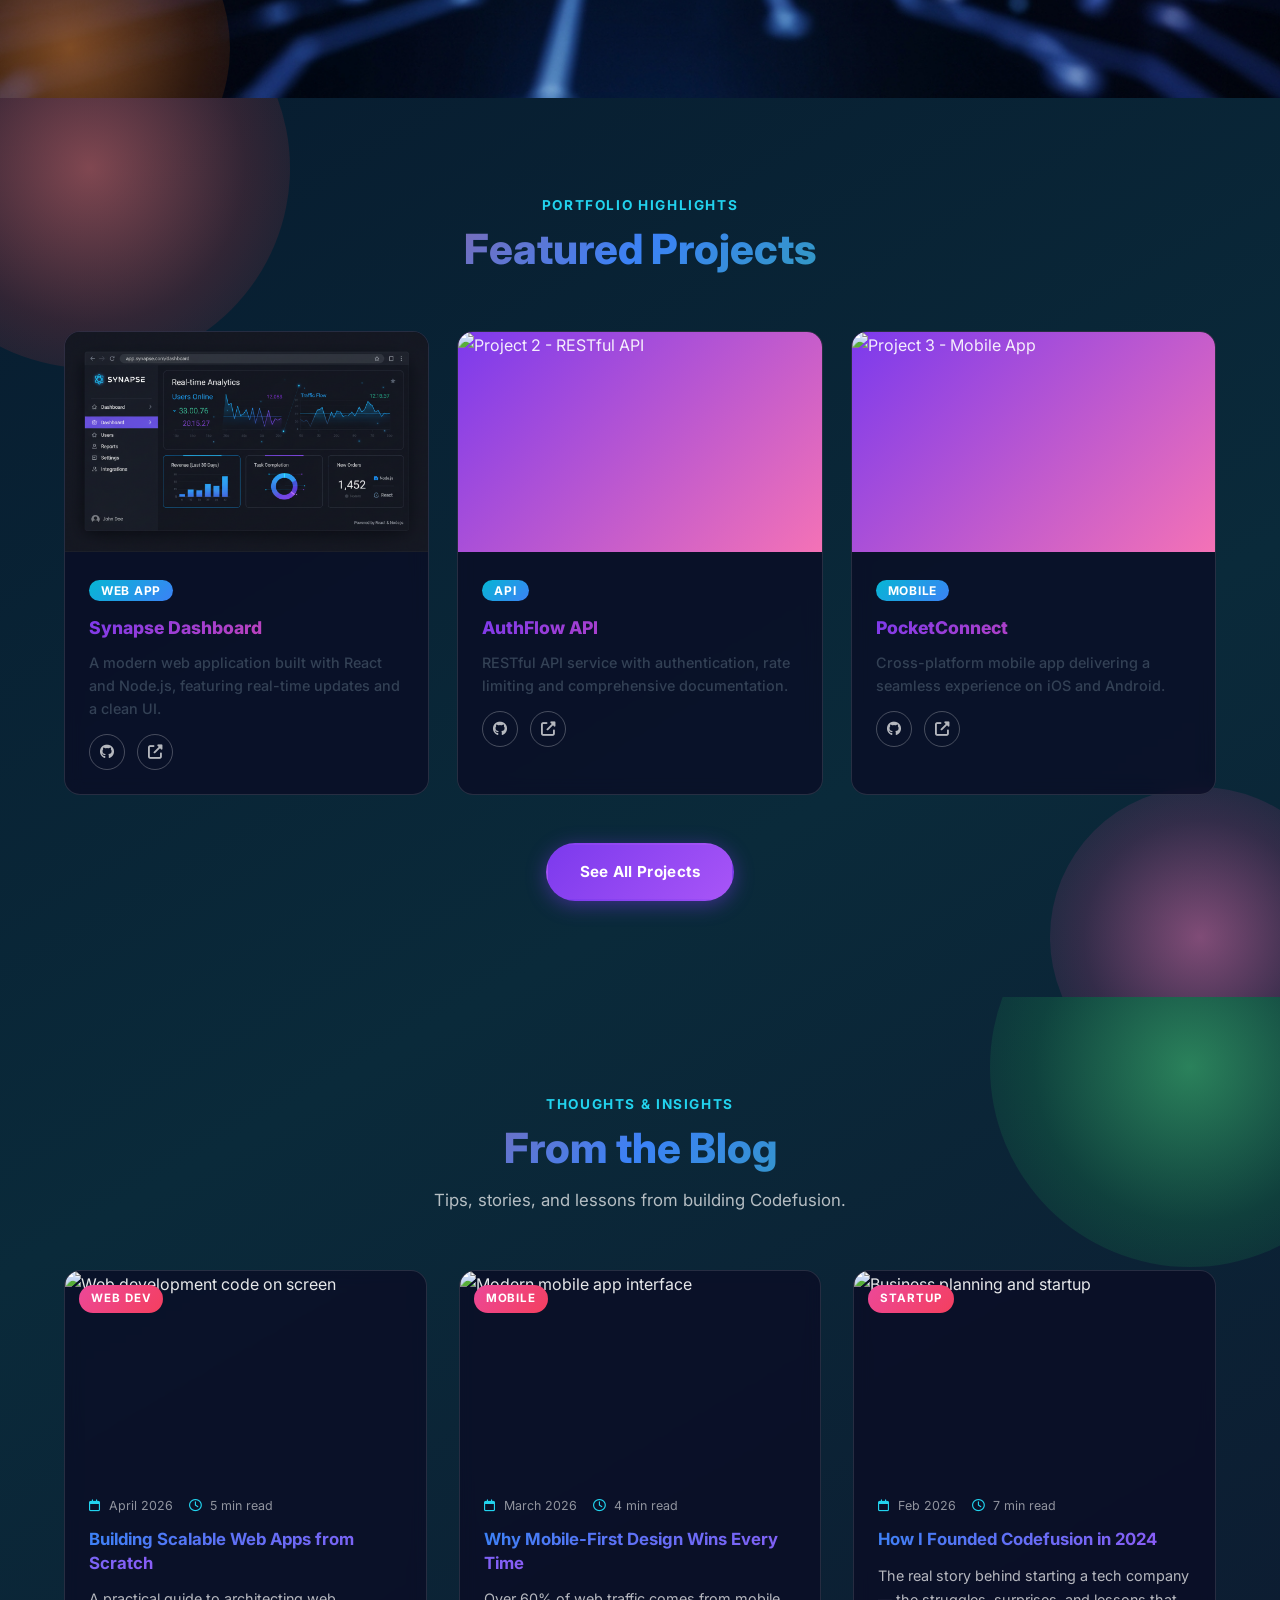
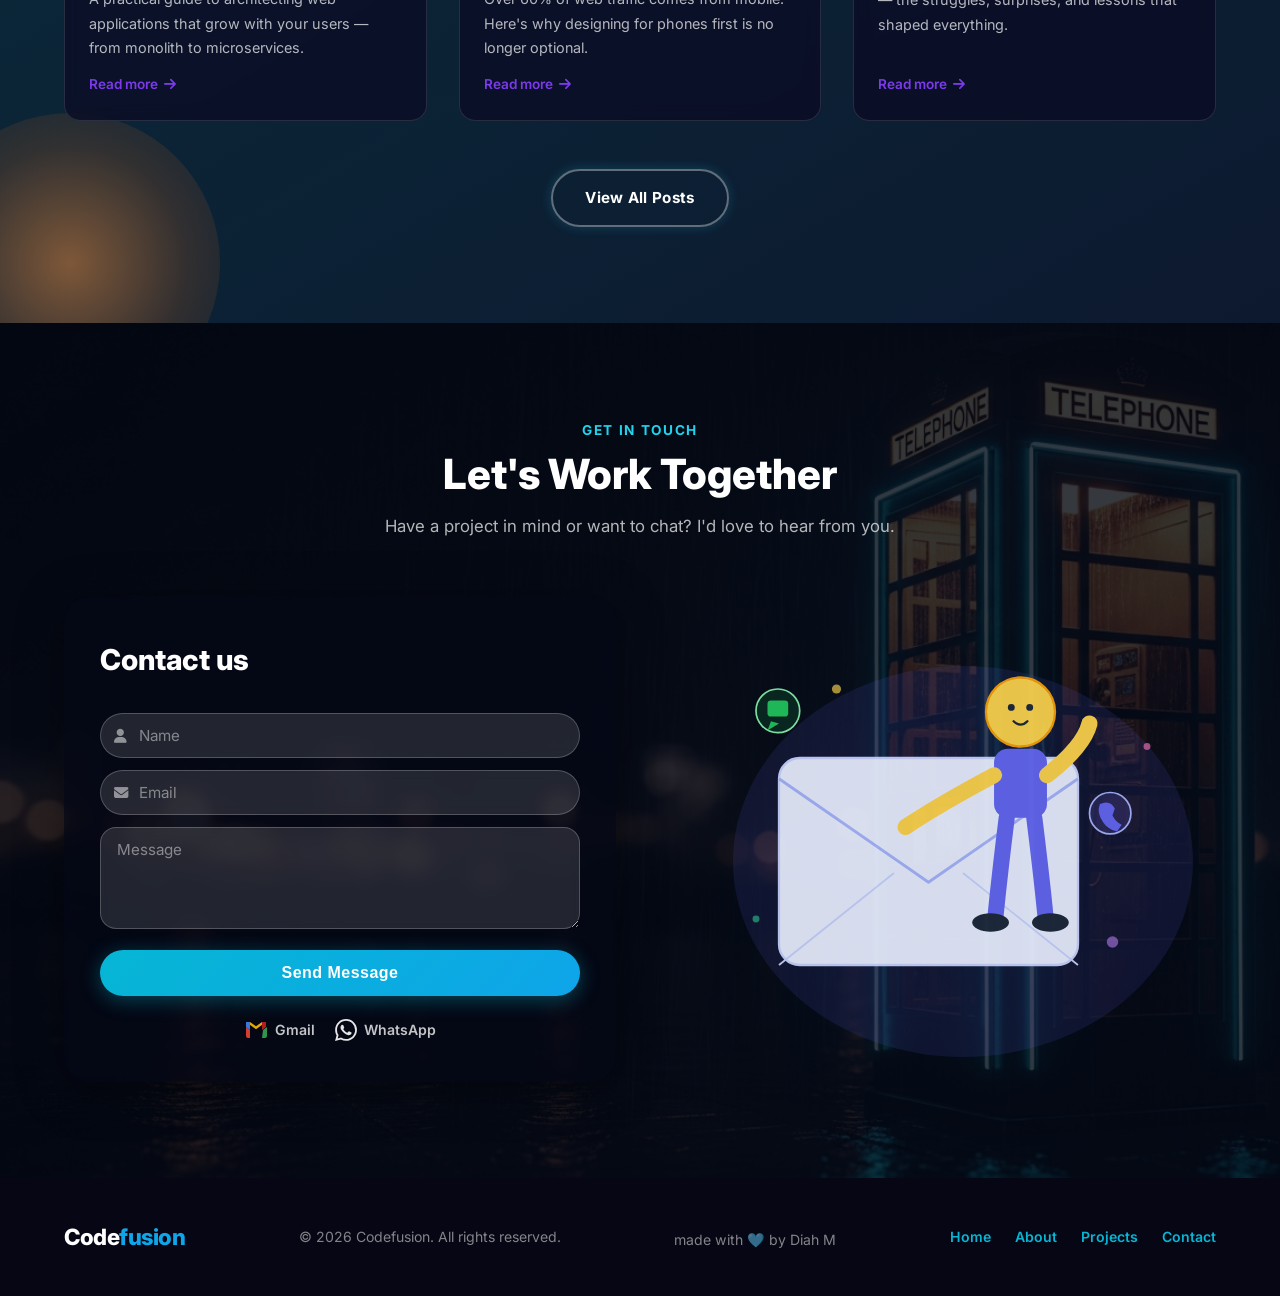
==== commit c9073c85: "Contact icons: inline row, no pill background" ====
--- a/portfolio/index.html
+++ b/portfolio/index.html
@@ -4,7 +4,7 @@
   <meta charset="UTF-8" />
   <meta name="viewport" content="width=device-width, initial-scale=1.0" />
   <title>Codefusion | Portfolio</title>
-  <link rel="stylesheet" href="css/style.css?v=13" />
+  <link rel="stylesheet" href="css/style.css?v=14" />
   <link rel="stylesheet" href="css/responsive.css?v=7" />
   <link rel="stylesheet" href="https://cdnjs.cloudflare.com/ajax/libs/font-awesome/6.4.0/css/all.min.css" />
   <link href="https://fonts.googleapis.com/css2?family=Inter:wght@300;400;500;600;700;800&display=swap" rel="stylesheet" />
--- a/portfolio/css/style.css
+++ b/portfolio/css/style.css
@@ -997,42 +997,33 @@
 /* Direct contact icons row below button */
 .contact-direct-row {
   display: flex;
-  gap: 12px;
+  flex-direction: row;
+  gap: 20px;
   justify-content: center;
   margin-top: 18px;
 }
 .contact-direct-btn {
   display: flex;
   align-items: center;
-  gap: 8px;
-  padding: 10px 20px;
-  border-radius: 50px;
+  gap: 7px;
+  padding: 0;
+  background: none;
+  border: none;
+  box-shadow: none;
+  border-radius: 0;
   font-size: 0.88rem;
   font-weight: 600;
+  color: rgba(255,255,255,0.85);
   text-decoration: none;
-  transition: transform 0.2s, box-shadow 0.2s;
+  transition: transform 0.2s, opacity 0.2s;
 }
 .contact-direct-btn span { line-height: 1; }
-.contact-direct-gmail {
-  background: #ffffff;
-  color: #1e293b;
-  border: 1.5px solid #e2e8f0;
-  box-shadow: 0 2px 10px rgba(234,67,53,0.15);
-}
-.contact-direct-gmail:hover {
-  box-shadow: 0 4px 18px rgba(234,67,53,0.3);
+.contact-direct-btn:hover {
   transform: translateY(-2px);
-}
-.contact-direct-wa {
-  background: linear-gradient(135deg, #25D366, #128C7E);
-  color: #ffffff;
-  border: none;
-  box-shadow: 0 2px 10px rgba(37,211,102,0.35);
-}
-.contact-direct-wa:hover {
-  box-shadow: 0 4px 18px rgba(37,211,102,0.55);
-  transform: translateY(-2px);
-}
+  opacity: 1;
+}
+.contact-direct-gmail { opacity: 0.9; }
+.contact-direct-wa   { opacity: 0.9; }
 
 .form-success {
   display: none;
--- a/portfolio/css/responsive.css
+++ b/portfolio/css/responsive.css
@@ -169,7 +169,7 @@
   .contact-form-wrap { padding: 28px 22px; }
   .form-row { grid-template-columns: 1fr; }
   .form-row .form-group:last-child { grid-column: auto; }
-  .contact-direct-row { flex-direction: column; align-items: stretch; }
+  .contact-direct-row { flex-direction: row; flex-wrap: wrap; justify-content: center; }
 
   /* Footer */
   .footer-inner {
@@ -227,7 +227,7 @@
   .form-row .form-group:last-child { grid-column: auto; }
   .contact-form-wrap { padding: 24px 16px; }
   .contact-us-title { font-size: 1.4rem; }
-  .contact-direct-btn { justify-content: center; }
+  .contact-direct-btn { justify-content: center; flex-direction: row; }
 
   /* Filter bar */
   .filter-btns { gap: 8px; }
